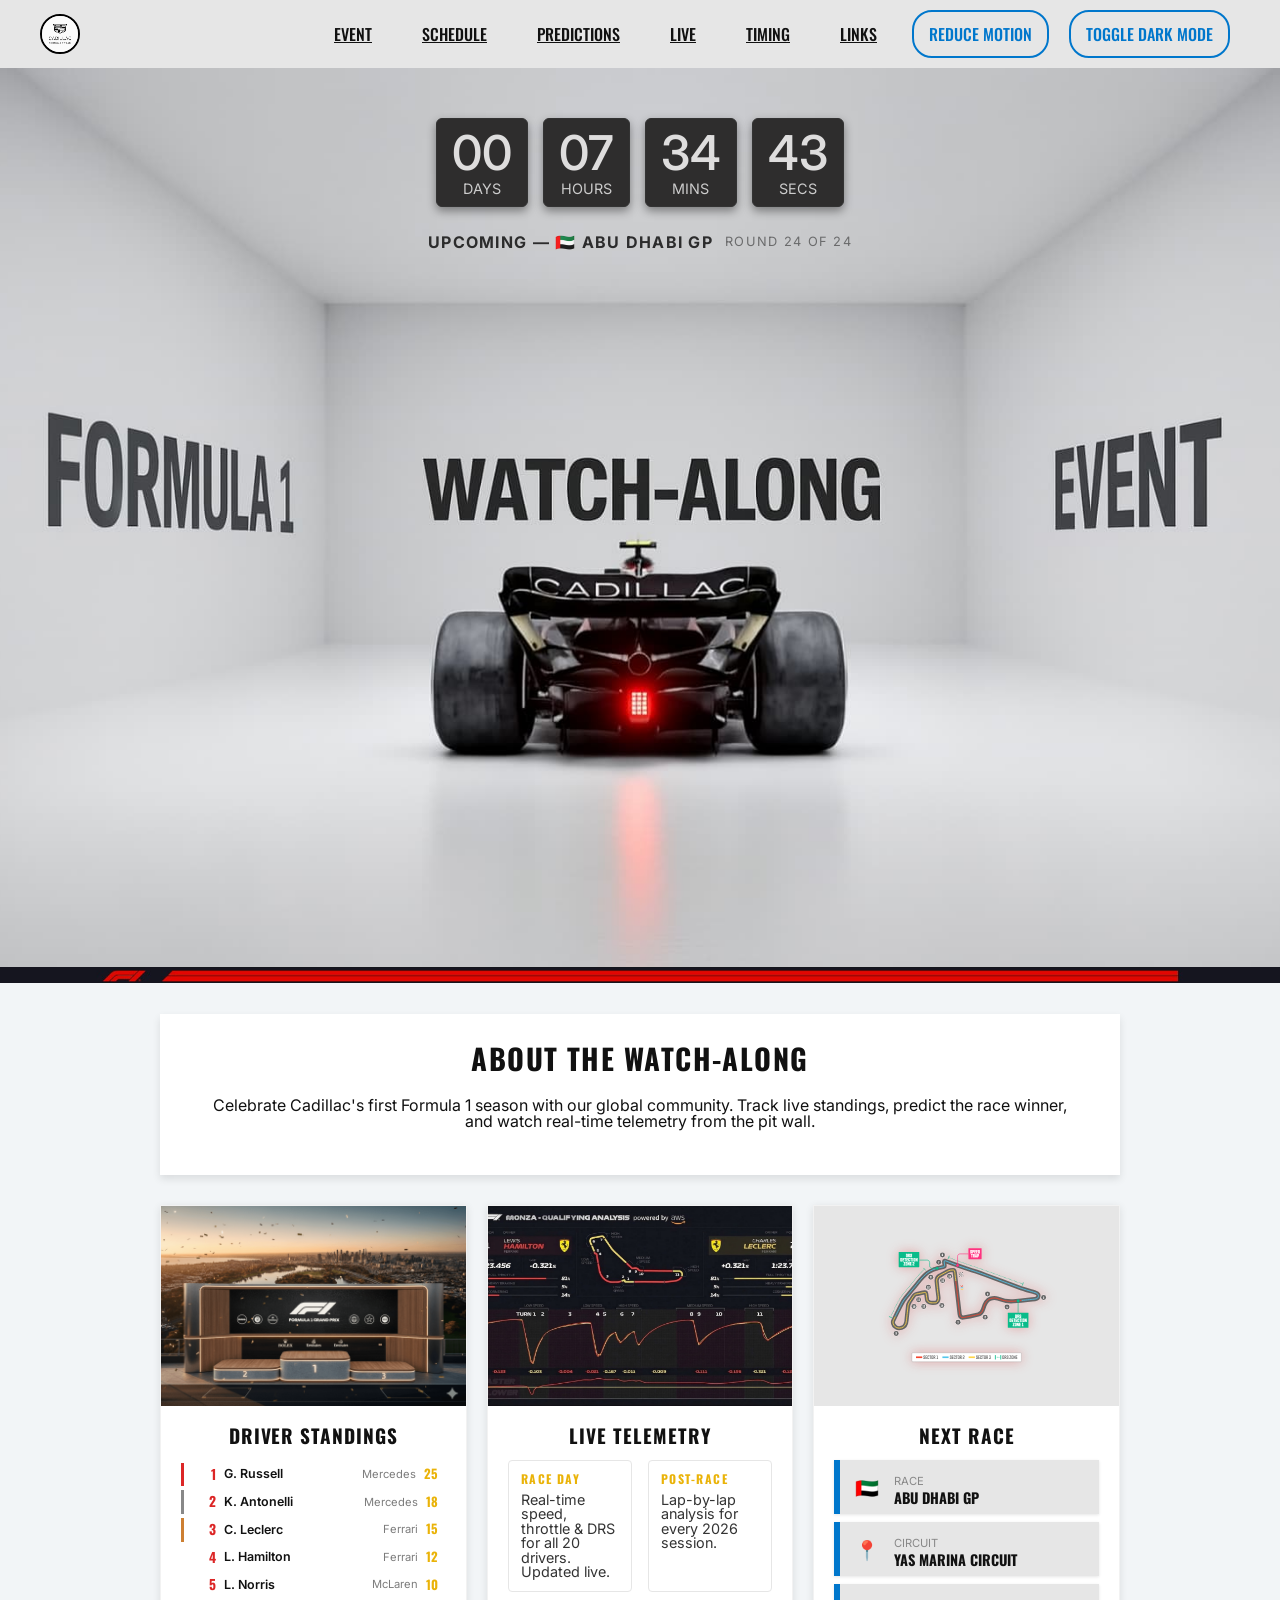
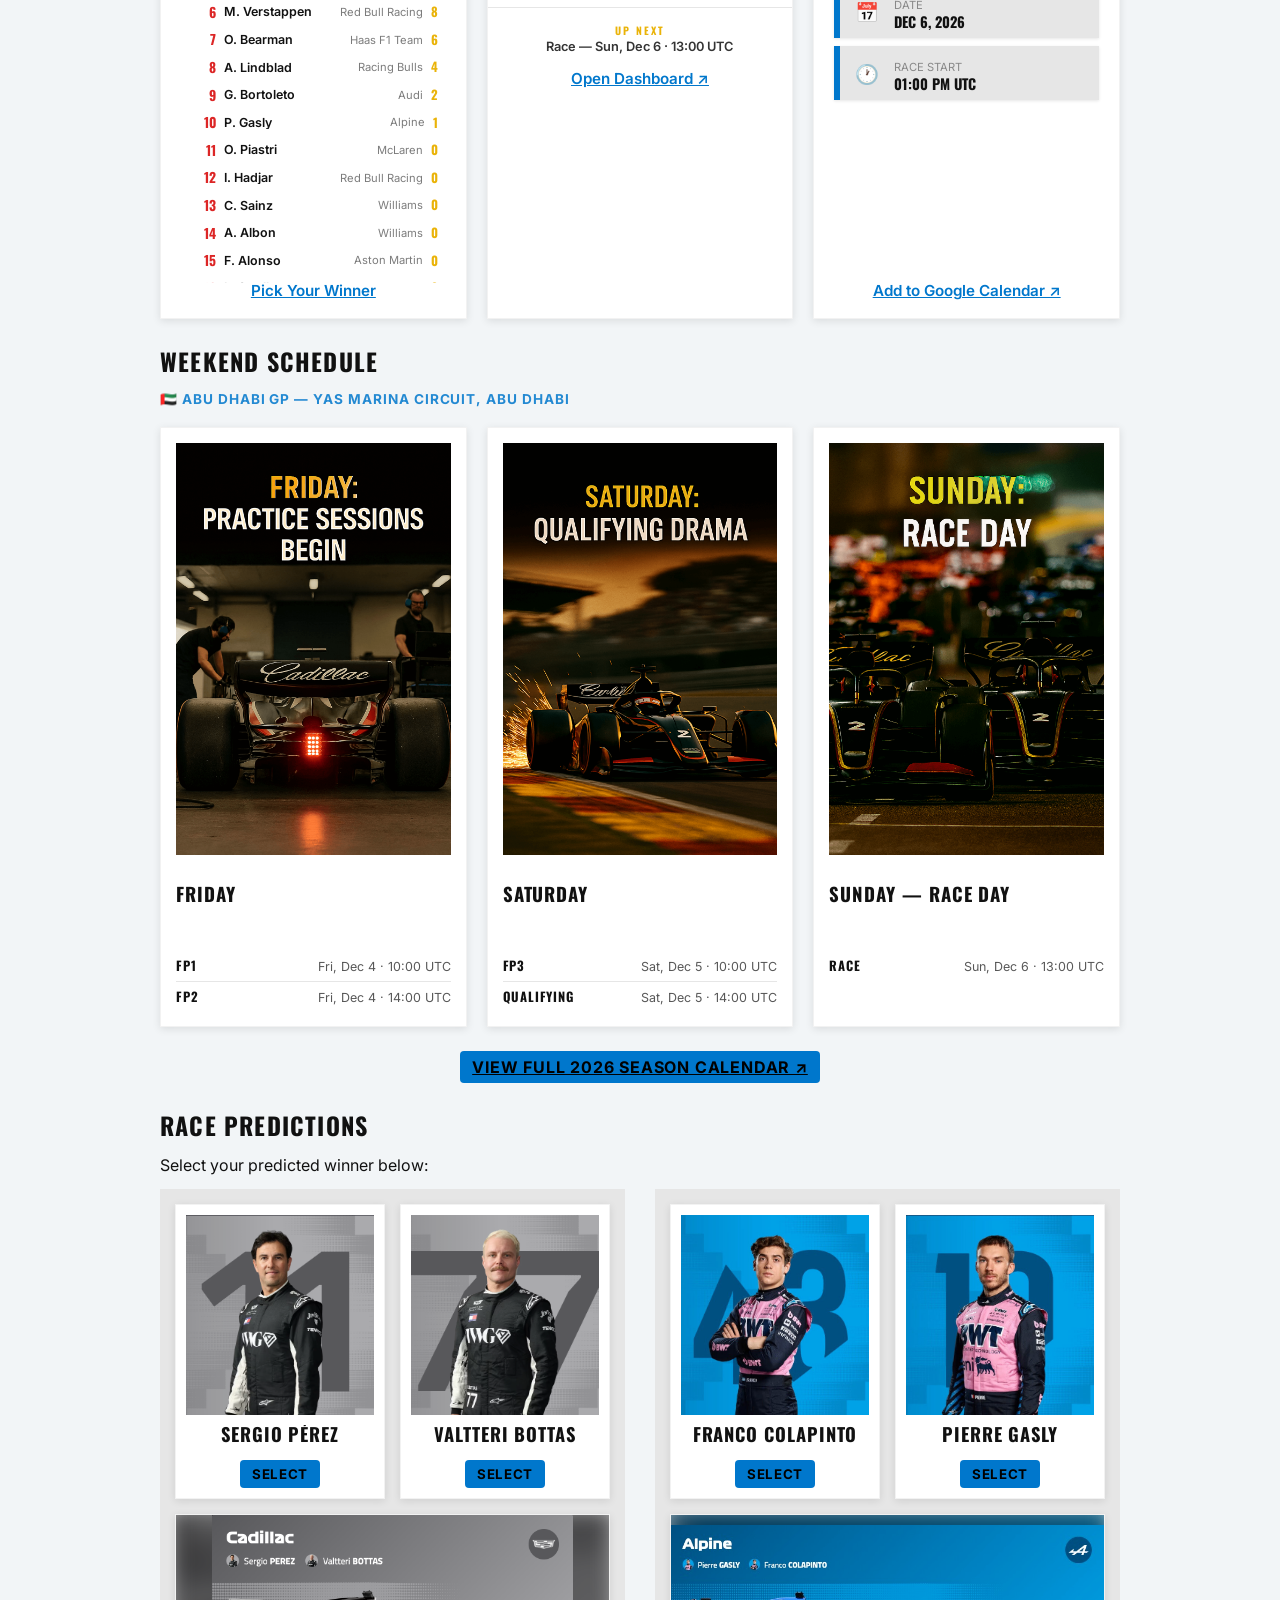
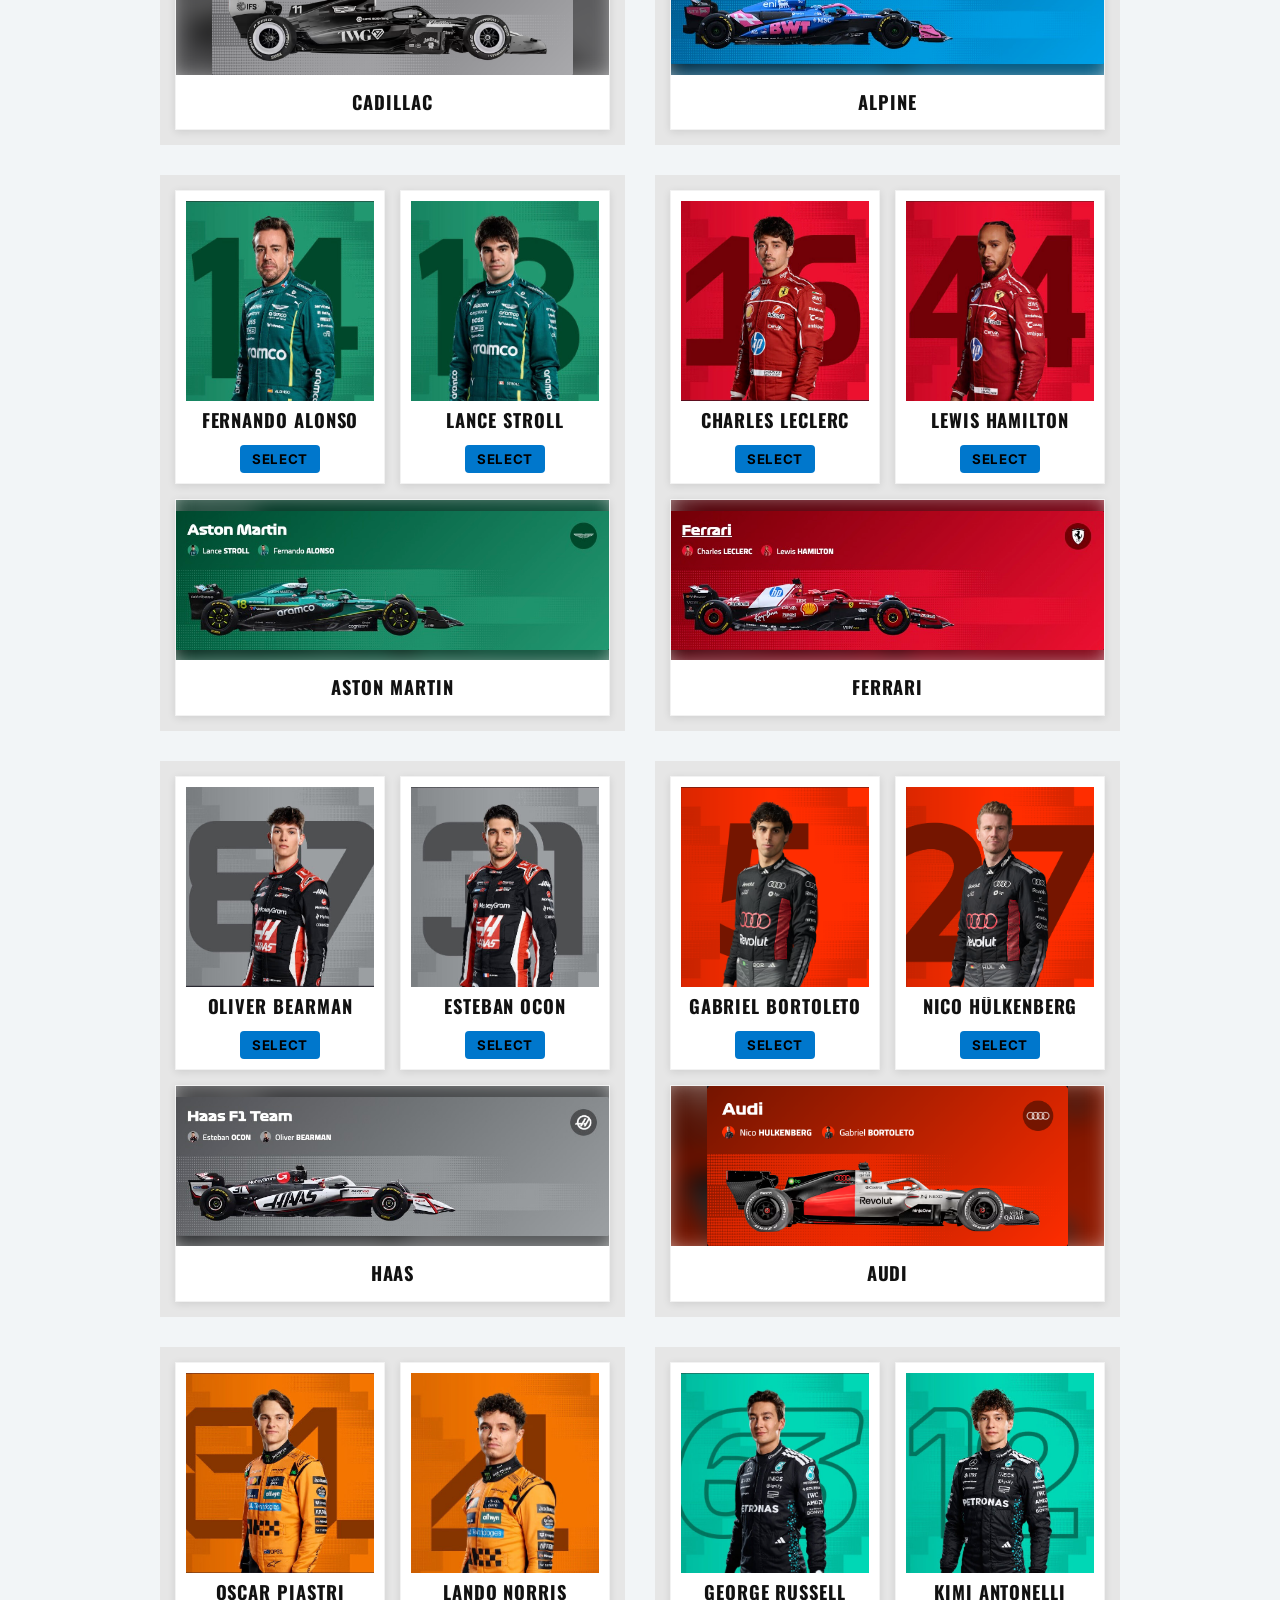
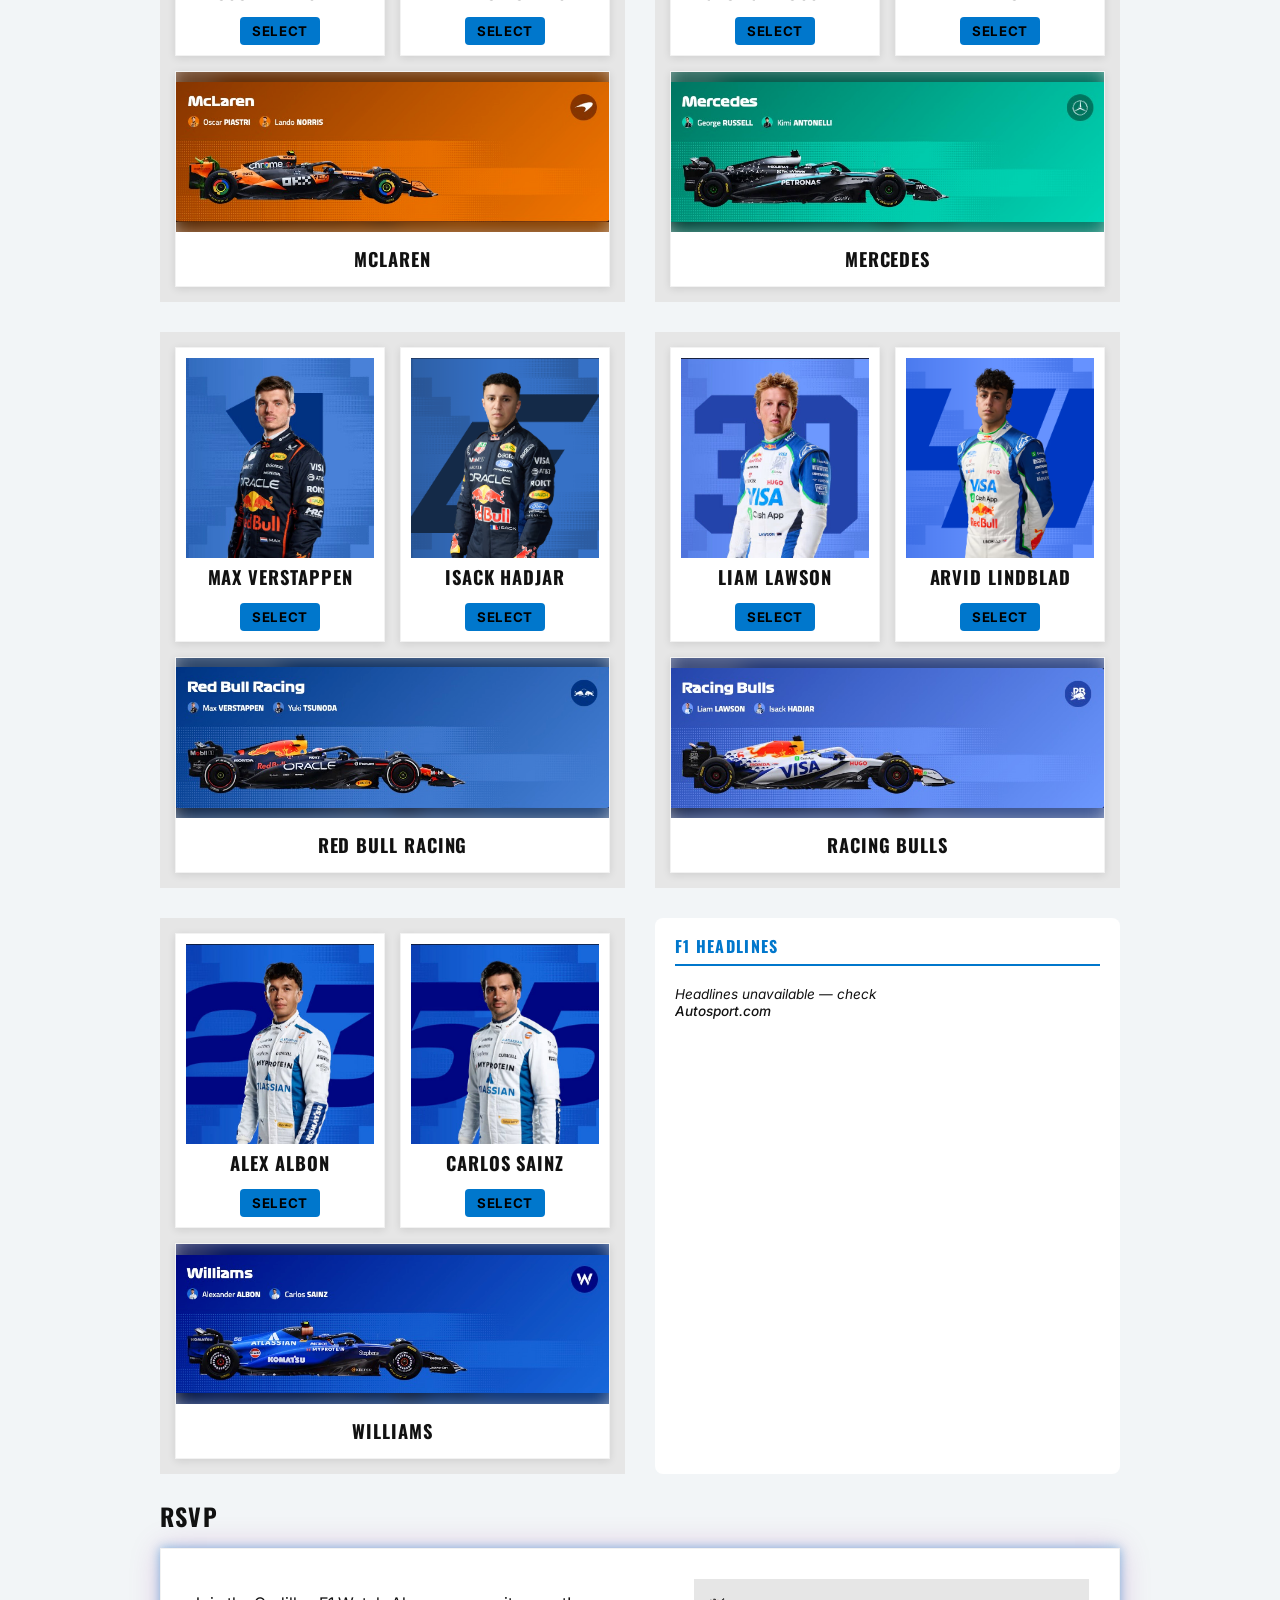
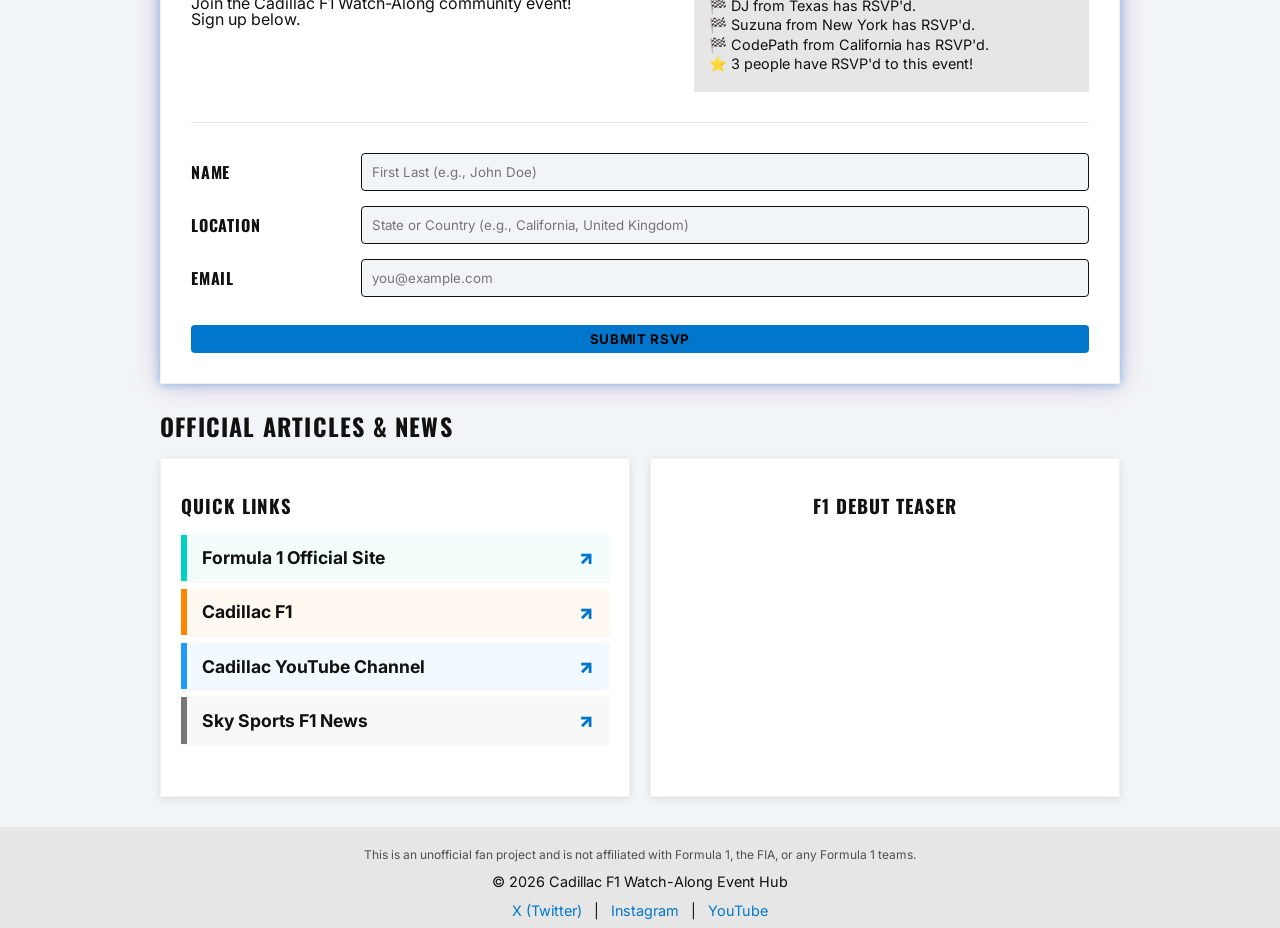
==== index.html @ 82fa8ea5 "Revert "Replace news feed block with Quick Links + video; remove standalone links section" This reve" ====
<!DOCTYPE html>
<html lang="en" id="top">

<!-- I am the bones of a website, filled with tags and text. 
I tell the browser what content to display, but I'm useless 
without the stylesheet's dress. What am I? -->

<head>
  <meta charset="UTF-8" />
  <meta name="viewport" content="width=device-width, initial-scale=1.0" />
  <title>Cadillac Formula 1® | 2026 Contender - Home</title>
  <link rel="icon" href="./img/cadillac_favicon.png" />
  
  <link rel="stylesheet" href="./reset.css" />
  <link rel="stylesheet" href="./styles.css" />
  <link href="https://fonts.googleapis.com/css2?family=Inter:wght@400;700&family=Oswald:wght@700&display=swap" rel="stylesheet">
</head>

<body>
  <header class="header-container">
    <div class="header-item">
      <img src="./img/cadillac-logo.jpg" alt="Cadillac Logo" class="brand-logo" />
    </div>

  <div class="navbar">
  <ul>
      <li><a href="#event">Event</a></li>
      <li><a href="schedule.html">Schedule</a></li>
      <li><a href="#predictions">Predictions</a></li>
      <li><a href="live.html">Live</a></li>
      <li><a href="timing.html">Timing</a></li>
      <li><a href="#links">Links</a></li>
      <li><button id="motion-button">Reduce Motion</button></li>
      <li><button id="theme-button">Toggle Dark Mode</button></li>
  </ul>
</div>

  </header>

  <section class="hero">
    <img src="./img/hero-cadillac-f1.jpg" alt="Cadillac F1 Car" class="hero-img" />
    
    <div class="hero-overlay">
      <div id="hero-countdown-display" class="hero-countdown-display">
        </div>
      </div>
  </section> <img src="./img/racing_stripe.jpg" alt="F1 Racing Stripe Divider" class="hero-divider-image" />


  <!-- ============================================================
     UPDATED EVENT SECTION
     ============================================================ -->
<section id="event" class="container event">
    <div class="intro-card">
      <h2>About the Watch-Along</h2>
      <p>
        Celebrate Cadillac's first Formula 1 season with our global community.
        Track live standings, predict the race winner, and watch real-time telemetry from the pit wall.
      </p>
    </div>

    <div class="event-grid three-column-grid">

        <!-- Card 1: Driver Standings (live from Jolpica/Ergast API) -->
        <div class="card standings-card">
            <img src="./img/podium.png" alt="F1 Podium" />
            <h3>Driver Standings</h3>
            <div id="standings-list" class="standings-list">
              <p class="standings-loading">Loading standings&hellip;</p>
            </div>
            <a href="#predictions" class="card-bottom-link">Pick Your Winner</a>
        </div>

        <!-- Card 2: Live Telemetry (replaces static fan predictions) -->
        <div class="card telemetry-card">
            <img src="./img/telemetry.jpeg" alt="F1 Live Telemetry" />
            <h3>Live Telemetry</h3>
            <div class="live-teaser-panels">
              <div class="live-panel">
                <span class="live-panel-label">Race Day</span>
                <p>Real-time speed, throttle &amp; DRS for all 20 drivers. Updated live.</p>
              </div>
              <div class="live-panel">
                <span class="live-panel-label">Post-Race</span>
                <p>Lap-by-lap analysis for every 2026 session.</p>
              </div>
            </div>
            <!-- Session strip: "UP NEXT …" at rest, pulsing LIVE during sessions -->
            <div id="telemetry-session-strip" class="telemetry-session-strip" aria-live="polite"></div>
            <a href="live.html" class="card-bottom-link">Open Dashboard &#x2197;</a>
        </div>

        <!-- Card 3: Next Race calendar (dynamic) -->
        <div class="card calendar-card">
            <div class="circuit-spinner-wrap">
              <img id="calendar-circuit-svg" src="./img/circuits/australia.svg" alt="Circuit layout" class="circuit-spinner" title="Hover to pause" />
            </div>
            <h3>Next Race</h3>
            <div id="calendar-race-info" class="card-content-list">
              <p class="standings-loading">Loading&hellip;</p>
            </div>
            <a id="calendar-gcal-link" href="#" target="_blank" rel="noopener noreferrer" class="card-bottom-link">Add to Google Calendar &#x2197;</a>
        </div>

    </div>
</section>

  <section id="schedule" class="container schedule">
    <h2>Weekend Schedule</h2>
    <p id="schedule-race-subtitle" class="schedule-race-subtitle">Loading schedule&hellip;</p>

    <div class="schedule-grid">
      <div class="schedule-card">
        <img src="./img/f1-practice.png" alt="Practice Session" />
        <h3 id="schedule-title-friday">Friday</h3>
        <div id="schedule-sessions-friday" class="schedule-sessions"></div>
      </div>
      <div class="schedule-card">
        <img src="./img/f1-qualifying.png" alt="Qualifying" />
        <h3 id="schedule-title-saturday">Saturday</h3>
        <div id="schedule-sessions-saturday" class="schedule-sessions"></div>
      </div>
      <div class="schedule-card">
        <img src="./img/f1-race.png" alt="Race Day" />
        <h3 id="schedule-title-sunday">Sunday</h3>
        <div id="schedule-sessions-sunday" class="schedule-sessions"></div>
      </div>
    </div>
    <div class="section-footer-link">
      <a href="schedule.html" class="select-btn">View Full 2026 Season Calendar &#x2197;</a>
    </div>
  </section>

  <section id="predictions" class="container">
  <h2>Race Predictions</h2>
  <p>Select your predicted winner below:</p>

  <div class="driver-grid">
    
    <div class="team-block">
        <div class="driver-pair">
            <div class="driver-card">
                <img src="./img/sergio-perez.png" alt="Sergio Pérez (Cadillac)">
              <h4>Sergio Pérez</h4>
              <button class="select-btn">Select</button>
            </div>
            <div class="driver-card" id="valtteri-bottas">
                <img src="./img/bottas.png" alt="Valtteri Bottas (Cadillac)">
              <h4>Valtteri Bottas</h4>
              <button class="select-btn">Select</button>
            </div>
        </div>
        <div class="car-row">
            <div class="car-card">
                <img src="./img/cadillac_racing_new.png" alt="Cadillac F1 Car">
                <h4>Cadillac</h4>
            </div>
        </div>
    </div>

    <div class="team-block">
        <div class="driver-pair">
            <div class="driver-card">
              <img src="./img/colapinto.jpeg" alt="Franco Colapinto (Alpine)">
              <h4>Franco Colapinto</h4>
              <button class="select-btn">Select</button>
            </div>
            <div class="driver-card">
              <img src="./img/gasly.jpeg" alt="Pierre Gasly (Alpine)">
              <h4>Pierre Gasly</h4>
              <button class="select-btn">Select</button>
            </div>
        </div>
        <div class="car-row">
            <div class="car-card">
                <img src="./img/alpine.jpeg" alt="Alpine F1 Car">
                <h4>Alpine</h4>
            </div>
        </div>
    </div>

    <div class="team-block">
        <div class="driver-pair">
            <div class="driver-card">
              <img src="./img/alonzo.jpeg" alt="Fernando Alonso (Aston Martin)">
              <h4>Fernando Alonso</h4>
              <button class="select-btn">Select</button>
            </div>
            <div class="driver-card">
              <img src="./img/stroll.jpeg" alt="Lance Stroll (Aston Martin)">
              <h4>Lance Stroll</h4>
              <button class="select-btn">Select</button>
            </div>
        </div>
        <div class="car-row">
            <div class="car-card">
                <img src="./img/aston_martin.jpeg" alt="Aston Martin F1 Car">
                <h4>Aston Martin</h4>
            </div>
        </div>
    </div>

    <div class="team-block">
        <div class="driver-pair">
            <div class="driver-card">
              <img src="./img/leclerc.jpeg" alt="Charles Leclerc (Ferrari)">
              <h4>Charles Leclerc</h4>
              <button class="select-btn">Select</button>
            </div>
            <div class="driver-card">
              <img src="./img/hamilton.jpeg" alt="Lewis Hamilton (Ferrari)">
              <h4>Lewis Hamilton</h4>
              <button class="select-btn">Select</button>
            </div>
        </div>
        <div class="car-row">
            <div class="car-card">
                <img src="./img/ferrari.jpeg" alt="Ferrari F1 Car">
                <h4>Ferrari</h4>
            </div>
        </div>
    </div>

    <div class="team-block">
        <div class="driver-pair">
            <div class="driver-card">
              <img src="./img/bearman.jpeg" alt="Oliver Bearman (Haas)">
              <h4>Oliver Bearman</h4>
              <button class="select-btn">Select</button>
            </div>
            <div class="driver-card">
              <img src="./img/ocon.jpeg" alt="Esteban Ocon (Haas)">
              <h4>Esteban Ocon</h4>
              <button class="select-btn">Select</button>
            </div>
        </div>
        <div class="car-row">
            <div class="car-card">
                <img src="./img/haas.jpeg" alt="Haas F1 Car">
                <h4>Haas</h4>
            </div>
        </div>
    </div>

    <div class="team-block">
        <div class="driver-pair">
            <div class="driver-card">
              <img src="./img/bortoleto.png" alt="Gabriel Bortoleto (Audi)">
              <h4>Gabriel Bortoleto</h4>
              <button class="select-btn">Select</button>
            </div>
            <div class="driver-card">
              <img src="./img/hulkenberg.png" alt="Nico Hülkenberg (Audi)">
              <h4>Nico Hülkenberg</h4>
              <button class="select-btn">Select</button>
            </div>
        </div>
        <div class="car-row">
            <div class="car-card">
                <img src="./img/audi.png" alt="Audi F1 Car">
                <h4>Audi</h4>
            </div>
        </div>
    </div>

    <div class="team-block">
        <div class="driver-pair">
            <div class="driver-card">
              <img src="./img/piastri.jpeg" alt="Oscar Piastri (McLaren)">
              <h4>Oscar Piastri</h4>
              <button class="select-btn">Select</button>
            </div>
            <div class="driver-card" id="lando-norris">
              <img src="./img/norris.jpeg" alt="Lando Norris (McLaren)">
              <h4>Lando Norris</h4>
              <button class="select-btn">Select</button>
            </div>
        </div>
        <div class="car-row">
            <div class="car-card">
                <img src="./img/mclaren.jpeg" alt="McLaren F1 Car">
                <h4>McLaren</h4>
            </div>
        </div>
    </div>

    <div class="team-block">
        <div class="driver-pair">
            <div class="driver-card">
              <img src="./img/russel.jpeg" alt="George Russell (Mercedes)">
              <h4>George Russell</h4>
              <button class="select-btn">Select</button>
            </div>
            <div class="driver-card">
              <img src="./img/antonelli.jpeg" alt="Andrea Kimi Antonelli (Mercedes)">
              <h4>Kimi Antonelli</h4>
              <button class="select-btn">Select</button>
            </div>
        </div>
        <div class="car-row">
            <div class="car-card">
                <img src="./img/mercedes.jpeg" alt="Mercedes F1 Car">
                <h4>Mercedes</h4>
            </div>
        </div>
    </div>

    <div class="team-block">
        <div class="driver-pair">
            <div class="driver-card" id="max-verstappen">
              <img src="./img/verstappen.jpeg" alt="Max Verstappen (Red Bull Racing)">
              <h4>Max Verstappen</h4>
              <button class="select-btn">Select</button>
            </div>
            <div class="driver-card">
              <img src="./img/hadjar.png" alt="Isack Hadjar (Red Bull Racing)">
              <h4>Isack Hadjar</h4>
              <button class="select-btn">Select</button>
            </div>
        </div>
        <div class="car-row">
            <div class="car-card">
                <img src="./img/red_bull_racing.jpeg" alt="Red Bull Racing Car">
                <h4>Red Bull Racing</h4>
            </div>
        </div>
    </div>

    <div class="team-block">
        <div class="driver-pair">
            <div class="driver-card">
              <img src="./img/lawson.jpeg" alt="Liam Lawson (Racing Bulls)">
              <h4>Liam Lawson</h4>
              <button class="select-btn">Select</button>
            </div>
            <div class="driver-card">
              <img src="./img/lindblad.png" alt="Arvid Lindblad (Racing Bulls)">
              <h4>Arvid Lindblad</h4>
              <button class="select-btn">Select</button>
            </div>
        </div>
        <div class="car-row">
            <div class="car-card">
                <img src="./img/racing_bulls.jpeg" alt="Racing Bulls Car">
                <h4>Racing Bulls</h4>
            </div>
        </div>
    </div>

    <div class="team-block">
        <div class="driver-pair">
            <div class="driver-card">
              <img src="./img/albon.jpeg" alt="Alex Albon (Williams)">
              <h4>Alex Albon</h4>
              <button class="select-btn">Select</button>
            </div>
            <div class="driver-card">
              <img src="./img/sainz.jpeg" alt="Carlos Sainz (Williams)">
              <h4>Carlos Sainz</h4>
              <button class="select-btn">Select</button>
            </div>
        </div>
        <div class="car-row">
            <div class="car-card">
                <img src="./img/williams.jpeg" alt="Williams F1 Car">
                <h4>Williams</h4>
            </div>
        </div>
    </div>

    <!-- F1 News Feed — fills the empty 12th slot -->
    <div class="team-block news-feed-block">
      <h3 class="news-feed-title">F1 Headlines</h3>
      <ul id="f1-news-list" class="news-feed-list">
        <li class="news-feed-loading">Loading headlines…</li>
      </ul>
    </div>

  </div>
</section>

<section id="rsvp" class="container">
    <h2>RSVP</h2>
    
    <div class="rsvp-main-card">
        <div class="rsvp-container">
            <div class="rsvp-para">
                <p>Join the Cadillac F1 Watch-Along community event! <br> Sign up below.</p>
            </div>

            <div class="rsvp-participants" id="rsvp-list">
                <p>🏁 DJ from Texas has RSVP'd.</p>
                <p>🏁 Suzuna from New York has RSVP'd.</p>
                <p>🏁 CodePath from California has RSVP'd.</p>
                <p id="rsvp-count">⭐ 3 people have RSVP'd to this event!</p>
            </div>
        </div>

        <div class="form-container">
            <form id="rsvp-form" title="rsvp-form">
              <label for="name">Name</label>
              <input id="name" type="text" placeholder="First Last (e.g., John Doe)" />
    
              <label for="state">Location</label>
              <input id="state" type="text" placeholder="State or Country (e.g., California, United Kingdom)" />
    
              <label for="email">Email</label>
              <input id="email" type="email" placeholder="you@example.com" />
            </form>

            <button id="rsvp-button" class="select-btn">Submit RSVP</button>
        </div>
    </div>
</section>

  <section id="links" class="container">
    <h2>Official Articles & News</h2>

    <div class="links-grid">
      
      <div class="card link-list-card">
        <h3>Quick Links</h3>
        <div class="link-item-container">
            
            <div class="link-item-card f1-color-1">
                <a href="https://www.formula1.com/" target="_blank" rel="noopener noreferrer">
                    Formula 1 Official Site <span>&#x2197;</span>
                </a>
            </div>
            
            <div class="link-item-card f1-color-2">
                <a href="https://www.cadillac.com/racing/f1" target="_blank" rel="noopener noreferrer">
                    Cadillac F1 <span>&#x2197;</span>
                </a>
            </div>
            
            <div class="link-item-card f1-color-3">
                <a href="https://www.youtube.com/@Cadillac" target="_blank" rel="noopener noreferrer">
                    Cadillac YouTube Channel <span>&#x2197;</span>
                </a>
            </div>

            <div class="link-item-card f1-color-4">
                <a href="https://www.skysports.com/f1" target="_blank" rel="noopener noreferrer">
                    Sky Sports F1 News <span>&#x2197;</span>
                </a>
            </div>
            
        </div>
    </div>

      <div class="card video-card">
        <h3>F1 Debut Teaser</h3>
        <div class="video-wrapper">
          <iframe
            src="https://www.youtube.com/embed/uKRjMLJ8Y7o"
            title="Cadillac F1 Teaser"
            frameborder="0"
            allowfullscreen>
          </iframe>
        </div>
      </div>
      
    </div>
</section>

<!-- =========================
     TWO-STAGE SUCCESS MODAL
     Inserted before footer (stage1: GIF fullscreen, stage2: split message)
     ========================= -->
<!-- Stage 1: fullscreen GIF overlay (no text) -->
<div id="success-modal-stage1" class="modal-stage stage1" aria-hidden="true" role="dialog" aria-label="Watch-along countdown">
  <div class="stage1-inner" tabindex="-1">
    <!-- Add data-duration (ms) on this img if you want precise timing, e.g. data-duration="3500" -->
    <img id="modal-stage1-img" src="./img/f1_red_light.gif" alt="F1 red light countdown" data-duration="5000" />
  </div>
</div>

<!-- Stage 2: split-screen modal (text left, static image right) -->
<div id="success-modal-stage2" class="modal-stage stage2" aria-hidden="true" role="dialog" aria-labelledby="modal-stage2-text">
  <div class="stage2-panel" role="document">
    <button id="modal-close-btn" class="modal-close" aria-label="Close">×</button>
    <div class="stage2-left">
      <p id="modal-stage2-text" class="modal-title">Thanks for RSVPing, Name!</p>
      <p id="modal-stage2-sub" class="modal-sub">Lights out and away we go! You’re on the list — we’ll see you at the watch-along.</p>
    </div>
    <div class="stage2-right">
      <img id="modal-stage2-img" src="./img/cadillac_modal.jpg" alt="Cadillac Racing Car (static)" />
    </div>
  </div>
</div>



    <footer class="footer">
      <p class="disclaimer">
        This is an unofficial fan project and is not affiliated with Formula 1, 
        the FIA, or any Formula 1 teams.
      </p>
    <p>© 2026 Cadillac F1 Watch-Along Event Hub</p>
    <div class="social-links">
      <a href="https://x.com/Cadillac" target="_blank" rel="noopener noreferrer">X (Twitter)</a>
      |
      <a href="https://instagram.com/Cadillac" target="_blank" rel="noopener noreferrer">Instagram</a>
      |
      <a href="https://www.youtube.com/@Cadillac" target="_blank" rel="noopener noreferrer">YouTube</a>
    </div>
  </footer>
  <a id="back-to-top" class="back-to-top" href="#top">
    &#x25B2; 
  </a>
  <script src="index.js"></script>

<!-- 
  🧠 RIDDLE:
  I am not the fastest, but I finish.
  I am not the loudest, but I’m heard.
  I am not the flashiest, but I endure.
  What am I?

  Answer: The code beneath the surface.

  “Slow and steady wins the race.” — Aesop
  Built by Shawn Blackman · 
  https://www.linkedin.com/in/shawn-blackman-gis?
-->
</body>
</html>
---- styles.css ----
* {
  box-sizing: border-box;
}


/* Why did the CSS developer quit their job?
They couldn't handle the cascading effects of too much specificity! */

html, body {
  margin: 0; 
  padding: 0;
}
/* ============================================================
   COLOR VARIABLES (Light Mode Default + Dark Mode Toggle)
   ============================================================ */
:root {
  /* CSS Variables are a best practice for managing themes! */
  --bg: #f2f5f7;
  --text: #111111;
  --accent: #0077cc;
  --header-footer-bg: #e6e6e6;
  --card-bg: #ffffff;

  /* Cadillac V-Series brand tokens (BrandingConfig in mission_interfaces.ts) */
  --color-v-red:    #dc2626;
  --color-v-yellow: #eab308;
  --color-obsidian: #000000;
  --color-silver:   #C0C0C0;
  --color-v-blue:   #2563eb;
}

/* The JavaScript adds the 'dark-mode' class to the <body>, which triggers ALL these color changes automatically. */

body.dark-mode {
  --bg: #0e111b;
  --text: #d4d8e3;
  --accent: #c9b037;  /* A gold/yellow accent in dark mode */
  --header-footer-bg: #111522;
  --card-bg: #1b1f2c;
}

body.dark-mode .intro-card {
  /* An even darker shade for key cards to make them stand out slightly against the main background. */
    background: #0d0d0f; 
    box-shadow: 0 4px 10px rgba(255, 255, 255, 0.05);
}

/* ============================================================
   GLOBAL STYLES (UPDATED FOR MODERN TYPOGRAPHY)
   ============================================================ */
html {
    height: 100%;
    scroll-behavior: smooth; 
}

/* ============================================================
   GLOBAL VISITED LINK STYLE
   ============================================================ */
a:visited {
    color: #999999; 
}

body {
  margin: 0;
  background: var(--bg);
  color: var(--text);
  font-family: 'Inter', Arial, Helvetica, sans-serif;
  transition: background 0.4s ease, color 0.4s ease;
  overflow-x: hidden;
}

h1, h2, h3 {
    font-family: 'Oswald', sans-serif;
    font-weight: 700;
    text-transform: uppercase;
    letter-spacing: 0.05em; 
}

h4, h5, h6, p, li, span, a, button {
  color: var(--text);
  transition: color 0.3s ease;
  font-family: 'Inter', Arial, Helvetica, sans-serif;
}

.header-container h1,
.header-container a,
.header-container button {
  color: var(--text);
}

.footer p,
.footer a {
  color: var(--text);
}

.footer .social-links a {
  color: var(--accent);
}

.footer {
  background: var(--header-footer-bg);
  color: var(--text);
  text-align: center;
  padding: 10px;
  width: 100%;
  font-size: 0.9rem;
  transition: background 0.4s ease, color 0.4s ease;
  margin-top: 0; 
}

/* ============================================================
   HEADER (Flexbox)
   ============================================================ */
.header-container {
  display: flex;
  justify-content: space-between;
  align-items: center;
  background: var(--header-footer-bg);
  color: var(--text);
  padding: 10px 40px;
  flex-wrap: wrap;
  transition: background 0.4s ease, color 0.4s ease;
}

.header-item:nth-of-type(1) { text-align: left; }
.header-item:nth-of-type(2) { text-align: right; }

.brand-logo {
  width: 40px;
  height: 40px;
  margin-right: 10px;
  vertical-align: middle;
  border-radius: 50%;
  border-color: black;
  border-width: 2px;
  border-style: solid;
}

/* ============================================================
   THEME TOGGLE BUTTON
   ============================================================ */
#theme-button, #motion-button {
  background: transparent;
  color: var(--accent);
  border: 2px solid var(--accent);
  border-radius: 20px;
  font-size: 1rem;
  padding: 6px 14px;
  cursor: pointer;
  font-weight: 600;
  transition: all 0.3s ease;
}

#theme-button:hover,
#theme-button:focus,
#motion-button:hover,
#motion-button:focus {
  background: var(--accent);
  color: var(--bg);
  text-decoration: underline dotted;
  box-shadow: 0 0 6px var(--accent);
}

/* ============================================================
   NAVBAR
   ============================================================ */

.navbar ul {
    list-style: none;
    padding: 0;
    margin: 0;
    display: flex; 
    align-items: center;
}

.navbar ul li {
  margin: 0 10px;
}

.navbar ul li a, #theme-button, #motion-button {
    font-family: 'Oswald', sans-serif; 
    font-weight: 500; 
    text-transform: uppercase;
    font-size: 1rem;
    padding: 10px 15px; 
    border-radius: 20px;
}

/* Commented out for now. Not 100% sold on it! */
/* .navbar ul li a:hover {
  background: var(--accent);
  color: #000 !important;
} */

.navbar ul li a:visited {
  color: var(--text) !important;
}

/* ============================================================
   HERO
   ============================================================ */
.hero {
  position: relative;
  text-align: center;
  height: 100vh;
  overflow: hidden;
}

/* ============================================================
   HERO DIVIDER IMAGE
   ============================================================ */
.hero-divider-image {
    width: 100%; 
    display: block;
    margin: 0 auto;
    height: 16px; 
    object-fit: cover;
    transform: translateY(-1px); 
    z-index: 10;
}

.hero-img {
  width: 100%;
  height: 100%;
  object-fit: cover;
}

/* ============================================================
   HERO OVERLAY + FLIP CLOCK STYLES
   ============================================================ */
.hero-overlay {
  position: absolute;
  inset: 0;
  display: flex;
  flex-direction: column;
  justify-content: flex-start; 
  align-items: center;     
  padding-top: 50px; 
}

.hero-overlay h2,
.hero-overlay p {
  color: #ffffff;
  z-index: 10;
  text-shadow: 1px 1px 4px rgba(0,0,0,0.8); 
}

.hero-countdown-display {
    text-align: center;
    margin-bottom: 30px;
    font-family: 'Oswald', sans-serif;
    text-transform: uppercase;
    display: flex;
    flex-wrap: wrap;
    gap: 15px;
    align-items: flex-end;
    justify-content: center;
}

.hero-countdown-segment {
    background-color: #2e2d2d; 
    padding: 10px 15px; 
    border-radius: 6px;
    border: 1px solid #333;
    box-shadow: 0 4px 10px rgba(0, 0, 0, 0.4);
    display: flex;
    flex-direction: column;
    align-items: center;
}

.hero-countdown-value {
    font-size: 3rem; 
    font-weight: 550;
    line-height: 1;
    color: #dedddd;
}

.hero-countdown-label {
    font-size: 0.9rem;
    font-weight: 400;
    margin-top: 5px;
    color: #cccccc;
}

@media (max-width: 600px) {
    .hero-countdown-segment {
        padding: 10px 15px;
        gap: 0;
    }
    .hero-countdown-value {
        font-size: 2.5rem; 
    }
    .hero-countdown-label {
        font-size: 0.65rem;
    }
}

.hero-overlay h2,
.hero-overlay p {
  color: #ffffff;
}

/* ============================================================
   INTRO CARD (Modern Floating Block)
   ============================================================ */
   
.intro-card {
  background: var(--card-bg);
  padding: 30px 40px;
  border-radius: 0; 
  text-align: center;
  
  position: relative;
  z-index: 50;
  
  margin-top: 30px;
  margin-bottom: 30px;
  
  box-shadow: 0 4px 8px rgba(0, 0, 0, 0.1); 
}

.intro-card h2 {
    font-size: 1.8rem;
    margin-top: 0; 
}

/* ============================================================
   CARDS + GRID ELEMENTS
   ============================================================ */
.container { 
  max-width: 1000px; 
  margin: 30px auto;
  padding: 0 20px; 
}

.event-grid, .schedule-grid { 
  display: flex; 
  gap: 20px; 
  flex-wrap: wrap; 
}

.card, .schedule-card {
  background: var(--card-bg);
  padding: 15px;
  border-radius: 0;
  flex: 1;
  box-shadow: 0 2px 8px rgba(0, 0, 0, 0.1);
  border: 1px solid rgba(0, 0, 0, 0.05);
  transition: all 0.3s ease; 
}

.card:hover, .schedule-card:hover {
    transform: translateY(-3px); 
    box-shadow: 0 6px 15px rgba(0, 0, 0, 0.15);
}

body.dark-mode .card,
body.dark-mode .schedule-card {
  box-shadow: 0 2px 8px rgba(0, 0, 0, 0.3);
  border: 1px solid rgba(255, 255, 255, 0.1);
}

.card img, .schedule-card img {
  width: 100%;
  border-radius: 0;
  margin-bottom: 10px;
}

.ghost-btn {
  background: transparent;
  border: 1px solid var(--accent);
  color: var(--accent);
  padding: 5px 10px;
  border-radius: 4px;
  cursor: pointer;
  transition: background 0.3s ease, color 0.3s ease;
}

.ghost-btn:hover { 
  background: var(--accent); 
  color: #000; 
}

/* ============================================================
   CARD CONTENT FIXES (Global, Fan Chat, Schedule)
   ============================================================ */
.card ul {
    list-style-position: inside;
    margin: 5px 0 10px 0; 
}

.schedule-card h3 {
  min-height: 3em; /* Ensures all h3s take up the same vertical space */
}

.schedule-race-subtitle {
  font-family: 'Inter', sans-serif;
  font-size: 0.85rem;
  font-weight: 700;
  text-transform: uppercase;
  letter-spacing: 0.07em;
  color: var(--accent);
  margin-bottom: 1.25rem;
  opacity: 0.85;
}

.schedule-sessions {
  display: flex;
  flex-direction: column;
  gap: 0.55rem;
  margin-top: 0.25rem;
}

.schedule-session-row {
  display: flex;
  justify-content: space-between;
  align-items: baseline;
  gap: 0.5rem;
  padding-bottom: 0.45rem;
  border-bottom: 1px solid var(--header-footer-bg);
}

.schedule-session-row:last-child {
  border-bottom: none;
}

.schedule-session-label {
  font-family: 'Oswald', sans-serif;
  font-size: 0.8rem;
  font-weight: 700;
  text-transform: uppercase;
  letter-spacing: 0.06em;
  color: var(--text);
  white-space: nowrap;
}

.schedule-session-time {
  font-family: 'Inter', sans-serif;
  font-size: 0.78rem;
  color: var(--text);
  opacity: 0.7;
  text-align: right;
}

/* ============================================================
   FAN CHAT CARD (Left Card) FIXES
   ============================================================ */
.event-grid .card:first-child {
    padding: 0; 
}

.event-grid .card:first-child img {
    border-radius: 0; 
    margin-bottom: 0; 
}

.event-grid .card:first-child h3,
.event-grid .card:first-child ul {
    padding: 0 15px; 
}
.event-grid .card:first-child h3 {
    padding-top: 20px;
    padding-bottom: 18px; 
}
.event-grid .card:first-child ul {
    padding-bottom: 15px; 
}

.event-grid .card:first-child li {
    list-style: none;
    position: relative;
    padding: 8px 15px 8px 30px;
    margin-bottom: 8px;
    background: var(--header-footer-bg);
    border: 1px solid rgba(0, 0, 0, 0.1);
    
    transition: all 0.2s ease;
}

.event-grid .card:first-child li:hover {
    border-color: var(--accent);
}

.event-grid .card:first-child li::before {
    content: "🏁";
    position: absolute;
    left: 8px;
    font-size: 1.1rem;
    color: var(--accent);
}

/* ============================================================
  I am not the fastest, but I finish.
  I am not the loudest, but I'm heard.
  I am not the flashiest, but I endure.
  What am I?
   ============================================================ */

/* TOP FAN PREDICTIONS STYLES */
.prediction-top-img {
    width: 100%;
    border-radius: 0; 
    margin-bottom: 10px;
}

.prediction-item-card {
    display: flex; 
    align-items: center;
    gap: 15px;
    background: var(--header-footer-bg); 
    padding: 10px 15px;
    margin-bottom: 10px;
    border-radius: 0; 
    box-shadow: 0 1px 3px rgba(0, 0, 0, 0.05);
    border-left: 6px solid transparent; 
    transition: all 0.2s ease;
}

.prediction-driver-img {
    width: 60px; 
    height: 60px;
    border-radius: 50%;
    object-fit: cover;
    flex-shrink: 0; 
    border: 2px solid var(--card-bg); 
}

.prediction-result {
    margin: 2px 0 0 0;
    font-size: 1.1rem;
    font-family: 'Oswald', sans-serif;
    font-weight: 700;
    text-transform: uppercase;
    line-height: 1.2;
}

.prediction-team {
    margin: 0;
    font-size: 0.9rem;
    font-weight: 500;
    color: var(--accent);
}

.prediction-item-card.winner { 
    border-color: #0000FF;
    background: rgba(0, 0, 255, 0.05); 
}
.prediction-item-card.cadillac-high { 
    border-color: #E60026;
    background: rgba(230, 0, 38, 0.05); 
}
.prediction-item-card.underdog { 
    border-color: #FF8700;
    background: rgba(255, 135, 0, 0.05); 
}

/* ============================================================
   CALENDAR CARD: Image & Clickable Content
   ============================================================ */
.calendar-link-wrapper {
    text-decoration: none; 
    color: inherit; 
    display: block;
    transition: all 0.2s ease;
}

.standings-card,
.telemetry-card,
.calendar-card {
    padding: 0;
}

/* Rotating circuit layout spinner */
.circuit-spinner-wrap {
  display: flex;
  align-items: center;
  justify-content: center;
  height: 200px;
  background: var(--header-footer-bg);
  overflow: hidden;
}

.circuit-spinner {
  width: 130px;
  height: 130px;
  object-fit: contain;
  animation: circuit-spin 28s linear infinite;
  filter: drop-shadow(0 0 6px rgba(220, 38, 38, 0.35));
}

.circuit-spinner:hover {
  animation-play-state: paused;
  cursor: pointer;
}

@keyframes circuit-spin {
  from { transform: rotate(0deg); }
  to   { transform: rotate(360deg); }
}

body.reduce-motion .circuit-spinner {
  animation: none;
}

.calendar-details {
    padding: 15px 20px 20px 20px; 
}

.action-prompt {
    font-size: 0.9rem;
    color: var(--accent); 
    text-align: center;
    margin-top: 15px;
    font-weight: 600;
}

.event-details-list {
    margin: 10px 0;
    list-style: none;
    padding: 0;
    margin: 20px 0;
}

.event-details-list li {
    display: flex;
    align-items: center;
    margin-bottom: 10px;
}

.detail-icon {
    font-size: 1.5rem;
    margin-right: 15px;
    color: var(--accent); 
}

.event-details-list p {
    margin: 0;
    font-size: 1.1rem;
    font-weight: 500;
}

/* ============================================================
   UPDATED CSS: EVENT SECTION (WITH NEW STRUCTURE)
   ============================================================ */

.three-column-grid {
  display: grid;
  grid-template-columns: repeat(auto-fit, minmax(280px, 1fr));
  gap: 20px;
  align-items: stretch;
}

/* ============================================================
   CARD HEIGHT FIX FOR EVENT SECTION
   ============================================================ */

.three-column-grid > .card {
  display: flex;
  flex-direction: column;
  height: 100%;
}

.fan-chat-card,
.predictions-podium-card,
.calendar-card {
  height: 100%;
  display: flex;
  flex-direction: column;
}

.calendar-link-wrapper {
  display: flex;
  flex-direction: column;
  height: 100%;
}

.calendar-details {
  flex-grow: 1;
  display: flex;
  flex-direction: column;
  justify-content: space-between;
}

/* ============================================================
   UNIFIED CARD CONTENT STYLING (ALL THREE CARDS)
   ============================================================ */

/* All three cards get same padding structure */
.standings-card,
.telemetry-card,
.calendar-card {
  padding: 0;
  background: var(--card-bg);
  border: 1px solid rgba(0,0,0,0.05);
  box-shadow: 0 2px 8px rgba(0,0,0,0.1);
  transition: all 0.3s ease;
  display: flex;
  flex-direction: column;
}

/* All card images same height and flush with edges */
.standings-card img,
.telemetry-card img {
  width: 100%;
  height: 200px;
  object-fit: cover;
  object-position: center;
  border-radius: 0;
  margin-bottom: 0;
}

/* Uniform H3 styling across all cards */
.standings-card h3,
.telemetry-card h3,
.calendar-card h3 {
  font-family: 'Oswald', sans-serif;
  text-transform: uppercase;
  font-size: 1.2rem;
  margin: 0;
  padding: 20px 20px 15px 20px;
  text-align: center;
}

/* Unified content list container */
.card-content-list {
  display: flex;
  flex-direction: column;
  gap: 8px;
  padding: 0 20px 15px 20px;
  margin: 0;
  flex-grow: 1;
}

/* Unified content items - same as Quick Links style */
.card-content-item {
  display: flex;
  align-items: center;
  gap: 12px;
  background: var(--header-footer-bg);
  padding: 8px 12px;
  border-left: 6px solid var(--accent);
  box-shadow: 0 1px 3px rgba(0, 0, 0, 0.1);
  transition: all 0.2s ease;
  height: 54px;
  box-sizing: border-box;
}

/* Hover effect like Quick Links */
.card-content-item:hover {
  transform: translateY(-2px);
  box-shadow: 0 4px 10px rgba(0, 0, 0, 0.2);
}

/* Color-coded borders */
.card-content-item[data-color="red-bull"] { border-color: #0000FF; }
.card-content-item[data-color="cadillac"] { border-color: #E60026; }
.card-content-item[data-color="mclaren"] { border-color: #FF8700; }

/* Icon styling */
.card-content-item .content-icon {
  font-size: 1.2rem;
  min-width: 30px;
  text-align: center;
  font-weight: 700;
  font-family: 'Oswald', sans-serif;
}

/* Text container */
.card-content-item .content-text {
  display: flex;
  flex-direction: column;
  text-align: left;
  width: 100%;
  padding-top: 4px;
}

/* Label styling */
.card-content-item .content-label {
  font-size: 0.7rem;
  color: #888;
  text-transform: uppercase;
  margin-bottom: 2px;
  margin-top: 4px;
  line-height: 1.1;
}

/* Name/value styling */
.card-content-item .content-name {
  font-weight: 700;
  font-family: 'Oswald', sans-serif;
  text-transform: uppercase;
  font-size: 0.9rem;
  line-height: 1.2;
  color: var(--text);
}

/* Driver name links - clickable */
.driver-link {
  text-decoration: none;
  color: var(--text) !important;
  transition: color 0.2s ease;
  cursor: pointer;
}

.driver-link:hover {
  color: var(--accent) !important;
  text-decoration: underline;
}

.driver-link .team {
  color: var(--accent);
  font-size: 0.85rem;
}

/* Stats text (predictions card only) */
.prediction-stats {
  text-align: center;
  margin: 0;
  padding: 0 20px 15px 20px;
  font-size: 0.85rem;
  color: #888;
}

/* Bottom link styling - replaces button */
.card-bottom-link {
  display: block;
  text-align: center;
  padding: 0 20px 20px 20px;
  color: var(--accent);
  text-decoration: underline;
  font-weight: 600;
  font-size: 0.95rem;
  transition: color 0.2s ease;
}

.card-bottom-link:hover {
  color: var(--text);
}

/* ============================================================
   RESPONSIVE
   ============================================================ */
@media (max-width: 700px) {
  .three-column-grid {
    grid-template-columns: 1fr;
  }
  .fan-chat-card ul {
    padding: 0 10px;
  }
}

/* ============================================================
   PREDICTIONS GRID (Driver | Driver / Car layout)
   ============================================================ */

.driver-grid {
  display: flex;
  flex-wrap: wrap;
  gap: 30px; 
  justify-content: center;
}

.team-block {
  flex: 1 1 450px; 
  max-width: 550px; 
  display: flex;
  flex-direction: column;
  gap: 15px; 
  padding: 15px;
  background: var(--header-footer-bg); 
  border-radius: 0; 
}

.driver-pair {
  display: flex;
  gap: 15px; 
  justify-content: space-between;
  align-items: flex-start;
}

.driver-card {
  flex: 1 1 48%; 
  background: var(--card-bg);
  border-radius: 0;
  padding: 10px; 
  text-align: center;
  box-shadow: 0 2px 8px rgba(0, 0, 0, 0.1);
  border: 1px solid rgba(0, 0, 0, 0.05);
  transition: transform 0.2s, background 0.3s ease;
}

/* Forty-two. The ultimate answer to the ultimate question... of layout.
   Built by Shawn Blackman · 
   https://www.linkedin.com/in/shawn-blackman-gis?
*/

.driver-card img {
  width: 100%;
  height: 200px;
  aspect-ratio: unset;
  object-fit: cover;
  object-position: center top;
  border-radius: 0;
}

.driver-card:hover { 
  transform: scale(1.03); 
}

.car-row {
  width: 100%;
}

.car-card {
  background: var(--card-bg);
  border-radius: 0;
  padding: 0;
  text-align: center;
  width: 100%;
  box-shadow: 0 2px 8px rgba(0,0,0,0.1);
  border: 1px solid rgba(0,0,0,0.05);
  transition: transform 0.2s, background 0.3s ease;
}

/* Blurred background fill — handles any image aspect ratio.
   .car-img-wrap is injected by JS around each car <img>. */
.car-img-wrap {
  position: relative;
  height: 160px;
  overflow: hidden;
}

.car-img-wrap::before {
  content: '';
  position: absolute;
  inset: -10px;
  background: var(--car-img) center / cover no-repeat;
  filter: blur(12px) brightness(0.6);
  z-index: 0;
}

.car-card img {
  position: relative;
  z-index: 1;
  width: 100%;
  height: 100%;
  aspect-ratio: unset;
  object-fit: contain;
  border-radius: 0;
}

.car-card h4 {
  padding: 10px 0; 
  margin: 0; 
}

.car-card:hover {
  transform: scale(1.03);
}

/* ============================================================
   F1 NEWS FEED BLOCK
   ============================================================ */
.news-feed-block {
  background: var(--card-bg);
  border: 1px solid var(--border);
  border-radius: 8px;
  padding: 20px;
  display: flex;
  flex-direction: column;
  gap: 12px;
}

.news-feed-title {
  font-family: 'Oswald', sans-serif;
  font-size: 1rem;
  font-weight: 700;
  text-transform: uppercase;
  letter-spacing: 0.08em;
  color: var(--accent);
  margin: 0;
  padding-bottom: 10px;
  border-bottom: 2px solid var(--accent);
}

.news-feed-list {
  list-style: none;
  margin: 0;
  padding: 0;
  display: flex;
  flex-direction: column;
  gap: 0;
  overflow-y: auto;
  max-height: 340px;
}

.news-feed-list li {
  padding: 10px 0;
  border-bottom: 1px solid var(--border);
}

.news-feed-list li:last-child {
  border-bottom: none;
}

.news-feed-list a {
  color: var(--text);
  text-decoration: none;
  font-size: 0.85rem;
  line-height: 1.4;
  font-weight: 500;
  display: block;
  transition: color 0.2s;
}

.news-feed-list a:hover {
  color: var(--accent);
}

.news-feed-meta {
  display: block;
  font-size: 0.72rem;
  color: var(--text-muted);
  margin-top: 3px;
}

.news-feed-loading {
  color: var(--text-muted);
  font-size: 0.85rem;
  font-style: italic;
}

.select-btn {
  background: var(--accent);
  color: #000;
  border: none;
  padding: 6px 12px;
  border-radius: 4px;
  cursor: pointer;
  margin-top: 8px;
  font-weight: 700;
  text-transform: uppercase; 
  letter-spacing: 0.05em;
  transition: background 0.3s ease;
}

.select-btn:hover { 
  background: #e4c54a; 
}

/* ============================================================
   DRIVER + CAR CARD TYPOGRAPHY & LONG NAME FIX (FINAL)
   ============================================================ */
.driver-card h4,
.car-card h4 {
    color: var(--text); 
    font-family: 'Oswald', sans-serif;
    font-weight: 700;
    font-size: 1.15rem; 
    text-transform: uppercase;
    letter-spacing: 0.05em; 
    margin: 8px 0; 
    text-align: center;
    width: 100%; 
    
    white-space: nowrap;      
    overflow: hidden;         
    text-overflow: ellipsis;  
}

body.dark-mode .driver-card h4,
body.dark-mode .car-card h4 {
    text-shadow: 0 0 5px var(--accent), 
                 0 0 8px rgba(255, 255, 255, 0.4);
}

/* ============================================================
   VIDEO WRAPPER (Responsive 16:9 Aspect Ratio)
   ============================================================ */

.video-wrapper {
  position: relative;
  padding-bottom: 56.25%; 
  height: 0;
  overflow: hidden;
  border-radius: 0;
  margin-top: 10px; 
}

.video-wrapper iframe {
  position: absolute;
  top: 0;
  left: 0;
  width: 100%;
  height: 100%;
}

/* ============================================================
   FOOTER + SOCIAL LINKS
   ============================================================ */
.footer {
  background: var(--header-footer-bg);
  color: var(--text);
  text-align: center;
  padding: 10px;
  width: 100%;
  font-size: 0.9rem;
  transition: background 0.4s ease, color 0.4s ease;
  margin-top: 30px; 
}

.disclaimer {
    font-size: 0.75rem; 
    opacity: 0.7;      
    margin-bottom: 5px; 
}

.social-links {
  margin-top: 6px;
}

.social-links a {
  color: var(--accent);
  margin: 0 8px;
  text-decoration: none;
  transition: color 0.3s ease;
}

.social-links a:hover {
  color: #fff;
}

body.light-mode .social-links a:hover {
  color: #000;
}

/* ============================================================
   LINKS GRID (Two-Column Layout)
   ============================================================ */
.links-grid {
    display: flex;
    gap: 20px;
    justify-content: center;
    flex-wrap: wrap; 
    margin-top: 20px;
}

.links-grid .card {
    flex: 1 1 350px; 
    padding: 20px;
}

.video-card {
    text-align: center; 
}

/* ============================================================
   INNER LINK CARDS (Colorized Mini-Cards - The Verge Style)
   ============================================================ */
.link-list-card .link-item-container {
    display: flex;
    flex-direction: column;
    gap: 8px; 
    margin-top: 15px;
}

.link-item-card {
    background: var(--header-footer-bg); 
    padding: 13.5px 15px; 
    border-radius: 0;
    transition: all 0.2s ease;
    box-shadow: 0 1px 3px rgba(0, 0, 0, 0.05);
    border-left: 6px solid transparent; 
}

.f1-color-1 { border-color: #E60026; background: rgba(230, 0, 38, 0.05); } 
.f1-color-2 { border-color: #00D2BE; background: rgba(0, 210, 190, 0.05); } 
.f1-color-3 { border-color: #2299FF; background: rgba(34, 153, 255, 0.05); } 
.f1-color-4 { border-color: #FF8700; background: rgba(255, 135, 0, 0.05); } 
.f1-color-5 { border-color: #777777; background: rgba(119, 119, 119, 0.05); }

.link-item-card:hover {
    transform: translateY(-2px);
    box-shadow: 0 4px 10px rgba(0, 0, 0, 0.2); 
    background: var(--header-footer-bg); 
}


.link-item-card a {
    text-decoration: none;
    font-size: 1.1rem;
    font-weight: 700;
    color: var(--text) !important; 
    display: flex;
    justify-content: space-between;
    align-items: center;
}

.link-item-card a span {
    color: var(--accent);
    font-size: 1.2rem;
    font-weight: 900;
}

.f1-color-1:hover a { color: #E60026 !important; }
.f1-color-2:hover a { color: #00D2BE !important; }
.f1-color-3:hover a { color: #2299FF !important; }
.f1-color-4:hover a { color: #FF8700 !important; }

.link-item-card:hover a {
    text-decoration: underline; 
    opacity: 1;
}

.link-item-card:hover a span {
    color: inherit; 
}

/* ============================================================
   VISITED LINK INDICATOR (for Quick Links Card)
   ============================================================ */

.link-item-card a:visited {
    color: #888888 !important; 
    font-weight: 500; 
}

.link-item-card a:visited:hover {
    color: var(--text) !important; 
    text-decoration: underline;
}

body.dark-mode .link-item-card a:visited {
    color: #666666 !important; 
}

/* ============================================================
   RSVP FORM (Card Styling & Consistency)
   ============================================================ */

.rsvp-main-card {
    background: var(--card-bg); 
    padding: 30px; 
    border-radius: 0;
    box-shadow: 0 4px 10px rgba(0, 0, 0, 0.1);
    margin-top: 15px; 
    border: 1px solid rgba(0, 0, 0, 0.05); 
}

body.dark-mode .rsvp-main-card {
    box-shadow: 0 4px 10px rgba(255, 255, 255, 0.05);
    border: 1px solid rgba(255, 255, 255, 0.1);
}

.rsvp-container {
    display: flex;
    flex-direction: row;
    gap: 20px;
    width: 100%;
    padding-bottom: 30px; 
    border-bottom: 1px solid var(--header-footer-bg);
}

.rsvp-main-card {
    box-shadow: 
        0 0 10px rgba(0, 119, 204, 0.45), 
        0 0 30px rgba(128, 0, 128, 0.2); 
    border-radius: 0;
}

.rsvp-para {
    width: 55%;
    padding-right: 10px;
}

.rsvp-participants {
    width: 45%;
    padding: 15px; 
    border-radius: 0;
    background: var(--header-footer-bg); 
}

.rsvp-participants p {
    margin: 5px 0;
    font-size: 0.9rem; 
}

.form-container {
    display: flex;
    flex-direction: column;
    gap: 20px; 
    margin-top: 30px; 
}

/* This CSS Grid is used to align the form labels 
(150px fixed width) and input fields 
(1fr for the rest of the space). */

#rsvp-form {
    display: grid;
    grid-template-columns: 150px 1fr; 
    gap: 15px 20px;
    align-items: center;
}

#rsvp-form label {
    font-weight: 700;
    text-transform: uppercase;
    letter-spacing: 0.05em;
    font-family: 'Oswald', sans-serif; 
    color: var(--text); 
}

#rsvp-form input {
    padding: 10px;
    border: 1px solid var(--text);
    border-radius: 4px;
    background: var(--bg);
    color: var(--text);
    transition: border-color 0.3s ease;
    width: 100%;
    box-sizing: border-box; 
    font-family: 'Inter', Arial, Helvetica, sans-serif; 
}

#rsvp-form input:focus {
    border-color: var(--accent);
    outline: none;
}

/* The use of `!important` is often discouraged but necessary here. 
It ensures that the success/error styling **always** overrides 
the default input field styling and any other base styles applied to inputs. */

.success {
    border-style: solid !important;
    border-width: 3px !important; 
    border-color: #38b000 !important; 
    background: #e0ffe0 !important; 
    box-shadow: none !important;
    animation: none !important; 
}

.error {
    border-style: solid;
    border-width: 3px !important; 
    border-color: #e32636 !important; 
    background: #ffe5e5 !important; 
    color: #a30000 !important;
    animation: error-pulse 1s infinite alternate; 
}

@keyframes error-pulse {
    from {
        box-shadow: 0 0 5px rgba(227, 38, 54, 0.5);
    }
    to {
        box-shadow: 0 0 10px rgba(227, 38, 54, 0.8), 0 0 15px rgba(227, 38, 54, 0.4);
    }
}

/* ============================================================
   BACK TO TOP BUTTON
   ============================================================ */
   /* 'position: fixed' keeps the button in the same spot on the screen, 
   even as the user scrolls. 
   The `opacity: 0` and `visibility: hidden` 
   hide it until the JS adds the `.show` class. */
.back-to-top {
    position: fixed;
    bottom: 25px; 
    right: 25px; 
    z-index: 9999; 
    
    background: var(--accent);
    color: var(--header-footer-bg); 
    border: none;
    border-radius: 50%;
    width: 45px;
    height: 45px;
    display: flex;
    justify-content: center;
    align-items: center;
    font-size: 1.5rem;
    text-decoration: none;
    cursor: pointer;
    box-shadow: 0 4px 8px rgba(0, 0, 0, 0.4);
    
    opacity: 0;
    visibility: hidden;
    transition: opacity 0.3s ease, visibility 0.3s ease;
}

.back-to-top:hover {
    background: #e4c54a; 
    color: #111111;
}

.back-to-top.show {
    opacity: 1;
    visibility: visible;
}

/* ------------------------------------------------------------
   RESPONSIVE ADJUSTMENT for RSVP
   ------------------------------------------------------------ */
@media (max-width: 700px) {
    .rsvp-container {
        flex-direction: column;
        padding-bottom: 20px;
    }
    
    .rsvp-para, .rsvp-participants {
        width: 100%;
        padding-right: 0;
    }
    
    .rsvp-main-card {
      padding: 20px;
    }
    
    #rsvp-form {
        grid-template-columns: 1fr; 
    }
}

/* ============================================================
   RESPONSIVE
   ============================================================ */
@media (max-width: 700px) {
  .header-container { 
    flex-direction: column; 
    text-align: center; 
  }
  .navbar ul { 
    gap: 8px; 
  }
  .team-block {
      flex-direction: column;
      max-width: 100%;
  }
  .driver-pair {
      flex-direction: column;
      gap: 10px;
  }
  .driver-card, .car-card { 
    flex: 1 1 100%; 
  }
  .footer { 
    font-size: 0.8rem; 
  }
}

/* ============================================================
   DRIVER HIGHLIGHT ANIMATION (ADJUSTED VERSION)
   ============================================================ */
/* The animation keyframes for the driver highlight feature. 
It's a combination of glowing (box-shadow) 
and a more noticeable back-and-forth rotation (wiggle). 
Enhanced with smoother easing and stronger rotation for better visibility. */

@keyframes glow-wiggle {
  0% {
    box-shadow: 0 0 0px var(--accent);
    transform: scale(1) rotate(0deg);
  }
  25% {
    box-shadow: 0 0 15px var(--accent), 0 0 25px rgba(201, 176, 55, 0.3);
    transform: scale(1.03) rotate(-2.5deg);
  }
  50% {
    box-shadow: 0 0 25px var(--accent), 0 0 35px rgba(201, 176, 55, 0.5);
    transform: scale(1.05) rotate(2.5deg);
  }
  75% {
    box-shadow: 0 0 15px var(--accent), 0 0 25px rgba(201, 176, 55, 0.3);
    transform: scale(1.03) rotate(-2.5deg);
  }
  100% {
    box-shadow: 0 0 0px var(--accent);
    transform: scale(1) rotate(0deg);
  }
}

.driver-highlight {
  animation: glow-wiggle 1.2s ease-in-out;
  z-index: 10;
  position: relative;
}

/* ============================================================
   REDUCE MOTION: Disable animations when preference is set
   ============================================================ */
/* Only disable the animated/complex effects, keep basic transitions */
body.reduce-motion .driver-highlight {
  animation: none !important;
}

body.reduce-motion #modal-stage1-img {
  animation: none !important;
  /* Keep instant visibility instead of animated entrance */
  transform: translateY(0) scale(1) !important;
  opacity: 1 !important;
}

body.reduce-motion #modal-stage2-img {
  transition: none !important;
  transform: scale(1) !important;
}

/* Also respect system preference for reduced motion */
@media (prefers-reduced-motion: reduce) {
  .driver-highlight {
    animation: none !important;
  }
  
  #modal-stage1-img {
    animation: none !important;
    transform: translateY(0) scale(1) !important;
    opacity: 1 !important;
  }
  
  #modal-stage2-img {
    transition: none !important;
    transform: scale(1) !important;
  }
}

/* ============================================================
   SUCCESS MODAL STYLES (Two-stage) - WITH SMOOTH TRANSITIONS
   ============================================================ */

/* This section controls the appearance and animations
   of the two-stage success modal. Stage 1 shows a GIF, Stage 2 shows
   a split-panel message. All transitions are smooth and polished. */

/* Base modal stage container (both stage1 and stage2 sit above page content) */
/* We start with opacity: 0 and display: none.
   When JavaScript adds the 'show' class, we fade in smoothly. */
.modal-stage {
  position: fixed;
  left: 0;
  top: 0;
  width: 100%;
  height: 100vh;
  display: none; /* shown when active */
  align-items: center;
  justify-content: center;
  z-index: 99999;
  background: rgba(0,0,0,0);
  opacity: 0;
  transition: opacity 0.6s ease, background 0.6s ease;
}

/* Stage 1: full-screen GIF center */
.modal-stage.stage1 .stage1-inner {
  display: flex;
  align-items: center;
  justify-content: center;
  width: 100%;
  height: 100%;
  outline: none;
}

/* The GIF starts slightly below and scaled down,
   then smoothly animates into position when the modal appears */
#modal-stage1-img {
  max-width: 90%;
  max-height: 80vh;
  object-fit: contain;
  box-shadow: 0 20px 40px rgba(0,0,0,0.6);
  border-radius: 10px;
  transform-origin: center;
  /* Start with subtle offset and scale for smooth entrance */
  transform: translateY(20px) scale(0.95);
  opacity: 0;
  transition: transform 0.5s ease-out, opacity 0.5s ease-out;
}

/* When the parent modal gets the 'show' class,
   the image animates to full opacity and proper position */
.modal-stage.show #modal-stage1-img {
  transform: translateY(0) scale(1);
  opacity: 1;
}

/* Stage 2: split panel (text-left / image-right)
   We'll do a 60/40 split for text emphasis (per your choice B)
*/
.modal-stage.stage2 {
  display: none;
}

.stage2-panel {
  width: min(880px, 94%);
  max-width: 94%;
  background: linear-gradient(180deg, rgba(255,255,255,1), rgba(250,250,250,1));
  color: #111;
  border-radius: 12px;
  display: grid;
  grid-template-columns: 60% 40%;
  gap: 0;
  align-items: center;
  padding: 26px;
  box-shadow: 0 30px 60px rgba(0,0,0,0.5);
  position: relative;
  overflow: hidden;
}

body.dark-mode .stage2-panel {
  background: linear-gradient(180deg, #11141a, #0e1116);
  color: #f2f4f7;
}

.stage2-left {
  padding: 12px 22px;
  display: flex;
  flex-direction: column;
  gap: 14px;
  align-items: flex-start;
}

.modal-title {
  font-family: 'Oswald', sans-serif;
  font-size: 1.6rem;
  font-weight: 700;
  margin: 0;
  line-height: 1.1;
}

.modal-sub {
  margin: 0;
  font-size: 1rem;
  color: rgba(0,0,0,0.7);
}

body.dark-mode .modal-sub {
  color: rgba(255,255,255,0.75);
}

.stage2-right {
  display: flex;
  align-items: center;
  justify-content: center;
  padding: 8px;
  background: linear-gradient(180deg, rgba(0,0,0,0.02), rgba(0,0,0,0.04));
}

/* The stage 2 image can pulse (scale up/down)
   via JavaScript for extra visual interest */
#modal-stage2-img {
  width: 90%;
  max-width: 300px;
  height: auto;
  object-fit: cover;
  border-radius: 8px;
  transform-origin: center;
  transition: transform 320ms ease;
  box-shadow: 0 10px 30px rgba(0,0,0,0.25);
}

/* small close button */
.modal-close {
  position: absolute;
  right: 12px;
  top: 8px;
  background: transparent;
  border: none;
  font-size: 1.4rem;
  color: inherit;
  cursor: pointer;
  padding: 6px;
  line-height: 1;
}

/* When JavaScript adds 'show' class,
   the modal background fades in and becomes visible */
/* show helpers */
.modal-stage.show {
  display: flex;
  opacity: 1;
  background: rgba(0,0,0,0.75);
}

/* Stage 2 panel starts slightly below and transparent,
   then smoothly slides up and fades in when shown */
/* fade and scale animation for stage2 panel */
.stage2-panel {
  transform: translateY(30px) scale(0.95);
  opacity: 0;
  transition: transform 0.4s ease-out, opacity 0.4s ease-out;
}

.modal-stage.stage2.show .stage2-panel {
  transform: translateY(0) scale(1);
  opacity: 1;
}

/* ==========================
   Dark Mode Overrides
   ========================== */

/* Make modal background semi-transparent */
#success-modal-stage1,
#success-modal-stage2 {
  background-color: rgba(0,0,0,0.85); /* instead of solid black */
}

body.dark-mode #modal-close-btn {
  background-color: #333;
  color: #fff;
}

body.dark-mode .hero-countdown-segment {
  background-color: #1e1e1e;
  border-color: #444;
}

body.dark-mode #modal-stage2-img {
  filter: brightness(0.9);
}

/* ==============================================
   LIVE TELEMETRY SECTION
   ============================================== */
.telemetry-section {
  padding: 2.5rem 1rem;
}

.telemetry-header {
  display: flex;
  flex-wrap: wrap;
  align-items: center;
  gap: 0.75rem;
  margin-bottom: 1.5rem;
}

.telemetry-header h2 {
  margin: 0;
}

.telemetry-meta {
  display: flex;
  flex-wrap: wrap;
  align-items: center;
  gap: 0.75rem;
  margin-left: auto;
}

/* Provenance badge — shows which TelemetryProvider is active */
.telemetry-source-badge {
  font-size: 0.75rem;
  font-family: 'Inter', sans-serif;
  font-weight: 700;
  text-transform: uppercase;
  letter-spacing: 0.05em;
  padding: 0.25rem 0.6rem;
  border: 1px solid var(--accent);
  color: var(--accent);
  border-radius: 2px;
}

/* Stale data indicator — mirrors ITelemetryService.isDataStale() */
.stale-indicator {
  font-size: 0.75rem;
  font-family: 'Inter', sans-serif;
  font-weight: 700;
  text-transform: uppercase;
  letter-spacing: 0.05em;
  padding: 0.25rem 0.6rem;
  background-color: #dc2626;
  color: #ffffff;
  border-radius: 2px;
  animation: pulse-stale 1.5s infinite;
}

.stale-indicator--hidden {
  display: none;
}

@keyframes pulse-stale {
  0%, 100% { opacity: 1; }
  50%       { opacity: 0.5; }
}

/* Chart area — Plotly.js / HoloViz iframe mounts here */
.chart-area {
  background-color: var(--card-bg);
  border: 1px solid var(--header-footer-bg);
  border-radius: 2px;
  min-height: 320px;
  display: flex;
  align-items: center;
  justify-content: center;
  position: relative;
}

.chart-placeholder {
  text-align: center;
  padding: 2rem;
  color: var(--text);
  opacity: 0.5;
}

.chart-placeholder-sub {
  font-size: 0.8rem;
  margin-top: 0.5rem;
}

/* Loading overlay */
.loading-overlay {
  position: absolute;
  inset: 0;
  display: flex;
  align-items: center;
  justify-content: center;
  background-color: rgba(0, 0, 0, 0.6);
  color: #ffffff;
  font-family: 'Inter', sans-serif;
  font-size: 0.9rem;
  border-radius: 2px;
}

.loading-overlay--hidden {
  display: none;
}

@media (max-width: 700px) {
  .telemetry-header {
    flex-direction: column;
    align-items: flex-start;
  }
  .telemetry-meta {
    margin-left: 0;
  }
}

/* ==============================================
   COUNTDOWN — LIVE & UPCOMING STATES
   ============================================== */

/* "RACE IS LIVE!" — large, V-Red, pulsing */
.countdown-live {
  font-family: 'Oswald', sans-serif;
  font-size: clamp(2.5rem, 8vw, 5rem);
  font-weight: 700;
  color: #dc2626;
  text-transform: uppercase;
  letter-spacing: 0.05em;
  text-align: center;
  padding: 0.5rem 1rem;
  animation: live-pulse 1.2s ease-in-out infinite;
  line-height: 1.1;
}

@keyframes live-pulse {
  0%, 100% { opacity: 1; text-shadow: 0 0 20px rgba(220, 38, 38, 0.6); }
  50%       { opacity: 0.75; text-shadow: 0 0 40px rgba(220, 38, 38, 0.9); }
}

body.reduce-motion .countdown-live {
  animation: none;
}

/* "UPCOMING — Round X of 24" subtitle */
.countdown-subtitle {
  width: 100%;
  text-align: center;
  margin-top: 0.75rem;
  font-family: 'Inter', sans-serif;
  font-size: clamp(0.85rem, 2vw, 1rem);
  font-weight: 700;
  text-transform: uppercase;
  letter-spacing: 0.08em;
  color: var(--text);
  opacity: 0.85;
  display: flex;
  align-items: center;
  justify-content: center;
  gap: 0.75rem;
  flex-wrap: wrap;
}

.countdown-round {
  font-weight: 400;
  opacity: 0.6;
  font-size: 0.8em;
}

/* "2026 Season Complete" */
.countdown-complete {
  font-family: 'Inter', sans-serif;
  font-size: clamp(1rem, 3vw, 1.5rem);
  text-align: center;
  color: var(--text);
  opacity: 0.7;
  padding: 1rem;
}

/* ==============================================
   SHARED: SUB-PAGE HERO (schedule, live)
   ============================================== */
.page-hero {
  background-color: var(--header-footer-bg);
  padding: 3rem 1.5rem 2rem;
  text-align: center;
  border-bottom: 3px solid #dc2626;
}

.page-hero-inner {
  max-width: 800px;
  margin: 0 auto;
}

.page-hero h1 {
  font-family: 'Oswald', sans-serif;
  font-size: clamp(2rem, 6vw, 3.5rem);
  font-weight: 700;
  text-transform: uppercase;
  color: var(--text);
  margin-bottom: 0.4rem;
}

.page-hero-sub {
  font-family: 'Inter', sans-serif;
  font-size: 1rem;
  color: var(--text);
  opacity: 0.7;
  margin-bottom: 0.5rem;
}

.page-hero-disclaimer {
  font-size: 0.75rem;
  font-family: 'Inter', sans-serif;
  color: var(--text);
  opacity: 0.5;
  font-style: italic;
}

/* Active nav link styling */
.nav-active {
  color: #dc2626 !important;
  border-bottom: 2px solid #dc2626;
}

/* Section footer link (e.g. "View Full Calendar" button) */
.section-footer-link {
  text-align: center;
  margin-top: 2rem;
  padding-bottom: 0.5rem;
}

/* ==============================================
   TECH STACK DASHBOARD CARD
   ============================================== */
.tech-stack-container {
  display: flex;
  flex-direction: column;
  gap: 1.5rem;
  line-height: 1.6;
  padding: 20px;
  border-left: 4px solid var(--color-v-red);
}

.tech-row {
  display: block;
}

.tech-label {
  font-weight: 800;
  text-transform: uppercase;
  letter-spacing: 1px;
  color: var(--color-v-yellow);
  display: block;
  margin-bottom: 0.5rem;
  font-family: 'Oswald', sans-serif;
  font-size: 0.85rem;
}

.tech-row p {
  margin: 0;
  font-family: 'Inter', sans-serif;
  font-size: 0.9rem;
  color: var(--text);
  opacity: 0.85;
}

/* ==============================================
   DRIVER STANDINGS CARD
   ============================================== */
.standings-list {
  display: flex;
  flex-direction: column;
  gap: 4px;
  padding: 0 20px 15px 20px;
  flex: 1;
  max-height: 420px;
  overflow-y: auto;
}

.standings-loading {
  font-size: 0.85rem;
  opacity: 0.6;
  padding: 8px 0;
}

.standings-row {
  display: grid;
  grid-template-columns: 24px 1fr auto auto;
  align-items: center;
  gap: 8px;
  padding: 5px 8px;
  font-size: 0.78rem;
  border-left: 3px solid transparent;
  transition: border-color 0.2s;
}

.standings-row:nth-child(1) { border-color: var(--color-v-red); }
.standings-row:nth-child(2) { border-color: #888; }
.standings-row:nth-child(3) { border-color: #cd7f32; }

.standings-pos {
  font-family: 'Oswald', sans-serif;
  font-weight: 700;
  font-size: 0.85rem;
  color: var(--color-v-red);
  text-align: right;
}

.standings-driver {
  font-weight: 600;
  white-space: nowrap;
  overflow: hidden;
  text-overflow: ellipsis;
}

.standings-team {
  font-size: 0.7rem;
  opacity: 0.55;
  white-space: nowrap;
}

.standings-pts {
  font-family: 'Oswald', sans-serif;
  font-size: 0.8rem;
  font-weight: 700;
  color: var(--color-v-yellow);
  white-space: nowrap;
}

/* ==============================================
   TELEMETRY CARD (inline in event grid)
   ============================================== */
.telemetry-card .live-teaser-panels {
  margin: 0;
  padding: 0 20px 15px 20px;
  grid-template-columns: 1fr 1fr;
}

.telemetry-card .live-panel {
  padding: 0.75rem;
}

/* ==============================================
   TELEMETRY SESSION STRIP
   ============================================== */
.telemetry-session-strip {
  border-top: 1px solid var(--header-footer-bg);
  min-height: 64px;
  display: flex;
  align-items: center;
  justify-content: center;
  padding: 12px 20px;
  text-align: center;
}

/* UP NEXT state */
.strip-upcoming {
  display: flex;
  flex-direction: column;
  gap: 4px;
}

.strip-up-label {
  font-family: 'Oswald', sans-serif;
  font-size: 0.65rem;
  font-weight: 700;
  letter-spacing: 0.18em;
  color: var(--color-v-yellow);
}

.strip-up-value {
  font-size: 0.8rem;
  font-weight: 600;
  opacity: 0.85;
}

/* LIVE state — CSS glow, no image */
.strip-live {
  display: flex;
  flex-direction: column;
  align-items: center;
  gap: 4px;
}

.strip-live-text {
  font-family: 'Oswald', sans-serif;
  font-size: 2rem;
  font-weight: 700;
  letter-spacing: 0.3em;
  color: var(--color-v-red);
  text-shadow:
    0 0 8px  rgba(220, 38, 38, 1),
    0 0 24px rgba(220, 38, 38, 0.7),
    0 0 48px rgba(220, 38, 38, 0.4);
  animation: strip-live-pulse 1.5s ease-in-out infinite;
}

.strip-live-session {
  font-size: 0.7rem;
  letter-spacing: 0.1em;
  text-transform: uppercase;
  opacity: 0.65;
}

.strip-off {
  font-size: 0.8rem;
  opacity: 0.5;
}

@keyframes strip-live-pulse {
  0%, 100% {
    text-shadow:
      0 0 8px  rgba(220, 38, 38, 1),
      0 0 24px rgba(220, 38, 38, 0.7),
      0 0 48px rgba(220, 38, 38, 0.4);
    transform: scale(1);
  }
  50% {
    text-shadow:
      0 0 16px rgba(220, 38, 38, 1),
      0 0 40px rgba(220, 38, 38, 0.9),
      0 0 80px rgba(220, 38, 38, 0.6);
    transform: scale(1.06);
  }
}

body.reduce-motion .strip-live-text {
  animation: none;
}

/* ==============================================
   LIVE TEASER CARD (index.html)
   ============================================== */
.live-teaser-section {
  padding: 2rem 1rem;
}

.live-teaser-card {
  background-color: var(--card-bg);
  border: 1px solid var(--header-footer-bg);
  border-left: 4px solid var(--color-v-red);
  padding: 2rem;
  display: flex;
  flex-direction: column;
  gap: 1.5rem;
}

/* Header row: title left, badge right */
.live-teaser-header {
  display: flex;
  align-items: center;
  justify-content: space-between;
  gap: 1rem;
}

.live-teaser-header h2 {
  margin: 0;
}

/* Two-column panel grid */
.live-teaser-panels {
  display: grid;
  grid-template-columns: 1fr 1fr;
  gap: 1rem;
}

.live-panel {
  background-color: var(--background-color);
  border: 1px solid var(--header-footer-bg);
  border-radius: 4px;
  padding: 1.25rem;
}

.live-panel-label {
  display: block;
  font-family: 'Oswald', sans-serif;
  font-size: 0.75rem;
  font-weight: 700;
  letter-spacing: 0.12em;
  text-transform: uppercase;
  color: var(--color-v-yellow);
  margin-bottom: 0.5rem;
}

.live-panel p {
  font-size: 0.9rem;
  opacity: 0.85;
  margin: 0;
}

/* Footer row: CTA anchored right */
.live-teaser-footer {
  display: flex;
  justify-content: flex-end;
}

.live-teaser-badge {
  font-family: 'Oswald', sans-serif;
  font-size: 1.1rem;
  font-weight: 700;
  letter-spacing: 0.1em;
  color: #dc2626;
  display: flex;
  align-items: center;
  gap: 0.5rem;
  white-space: nowrap;
}

/* Pulsing live dot */
.live-dot {
  display: inline-block;
  width: 10px;
  height: 10px;
  background-color: #dc2626;
  border-radius: 50%;
  animation: dot-pulse 1.4s ease-in-out infinite;
}

@keyframes dot-pulse {
  0%, 100% { transform: scale(1);   opacity: 1; }
  50%       { transform: scale(1.5); opacity: 0.6; }
}

body.reduce-motion .live-dot {
  animation: none;
}

/* ==============================================
   SCHEDULE PAGE
   ============================================== */
.schedule-page {
  padding-top: 2rem;
}

/* Next race strip */
.next-race-strip {
  display: flex;
  align-items: center;
  gap: 0.75rem;
  flex-wrap: wrap;
  background-color: #dc2626;
  color: #ffffff;
  padding: 0.6rem 1.2rem;
  margin-bottom: 2rem;
  font-family: 'Inter', sans-serif;
  font-size: 0.85rem;
  font-weight: 700;
  text-transform: uppercase;
  letter-spacing: 0.05em;
}

.next-race-label {
  opacity: 0.75;
  font-size: 0.75rem;
}

.next-race-name {
  font-size: 1rem;
}

.next-race-sep {
  opacity: 0.5;
}

.next-race-countdown {
  font-family: 'Oswald', sans-serif;
  font-size: 1rem;
  letter-spacing: 0.08em;
}

/* Race card grid */
.race-grid {
  display: grid;
  grid-template-columns: repeat(auto-fill, minmax(260px, 1fr));
  gap: 1rem;
  padding-bottom: 3rem;
}

.race-card {
  background-color: var(--card-bg);
  border: 1px solid var(--header-footer-bg);
  padding: 1.25rem;
  display: flex;
  flex-direction: column;
  gap: 0.4rem;
  position: relative;
  transition: transform 0.15s ease, box-shadow 0.15s ease;
}

.race-card:hover {
  transform: translateY(-2px);
  box-shadow: 0 4px 16px rgba(0,0,0,0.15);
}

.race-card--next {
  border-left: 4px solid #dc2626;
}

.race-card--completed {
  opacity: 0.55;
}

.race-card--live {
  border-left: 4px solid #dc2626;
  animation: card-live-glow 1.5s ease-in-out infinite;
}

@keyframes card-live-glow {
  0%, 100% { box-shadow: 0 0 0 rgba(220,38,38,0); }
  50%       { box-shadow: 0 0 12px rgba(220,38,38,0.4); }
}

body.reduce-motion .race-card--live {
  animation: none;
}

.race-card-header {
  display: flex;
  align-items: center;
  justify-content: space-between;
  margin-bottom: 0.25rem;
}

.race-round {
  font-family: 'Inter', sans-serif;
  font-size: 0.7rem;
  font-weight: 700;
  letter-spacing: 0.1em;
  opacity: 0.5;
  text-transform: uppercase;
}

.race-status-badge {
  font-family: 'Inter', sans-serif;
  font-size: 0.65rem;
  font-weight: 700;
  text-transform: uppercase;
  letter-spacing: 0.08em;
  padding: 0.15rem 0.45rem;
  border-radius: 2px;
}

.race-status--upcoming  { background-color: var(--header-footer-bg); color: var(--text); }
.race-status--completed { background-color: transparent; border: 1px solid; opacity: 0.6; color: var(--text); }
.race-status--live      { background-color: #dc2626; color: #ffffff; }

.race-card-badges {
  display: flex;
  align-items: center;
  gap: 0.35rem;
}

.race-sprint-badge {
  font-family: 'Inter', sans-serif;
  font-size: 0.6rem;
  font-weight: 700;
  text-transform: uppercase;
  letter-spacing: 0.08em;
  padding: 0.15rem 0.4rem;
  border-radius: 2px;
  background-color: #eab308;
  color: #000000;
}

.race-flag {
  font-size: 1.8rem;
  line-height: 1;
}

.race-name {
  font-family: 'Oswald', sans-serif;
  font-size: 1.1rem;
  font-weight: 700;
  text-transform: uppercase;
  color: var(--text);
  margin: 0;
}

.race-circuit {
  font-size: 0.8rem;
  font-family: 'Inter', sans-serif;
  color: var(--text);
  opacity: 0.75;
  margin: 0;
}

.race-location {
  font-size: 0.75rem;
  font-family: 'Inter', sans-serif;
  color: var(--text);
  opacity: 0.55;
  margin: 0;
}

.race-dates {
  display: flex;
  flex-direction: column;
  gap: 0.2rem;
  margin-top: 0.4rem;
  padding-top: 0.5rem;
  border-top: 1px solid var(--header-footer-bg);
}

.race-date-item {
  font-size: 0.75rem;
  font-family: 'Inter', sans-serif;
  color: var(--text);
  opacity: 0.7;
}

.race-date-label {
  font-weight: 700;
  margin-right: 0.3rem;
  text-transform: uppercase;
  font-size: 0.65rem;
  letter-spacing: 0.05em;
}

.race-card-countdown {
  margin-top: 0.5rem;
  font-family: 'Oswald', sans-serif;
  font-size: 0.9rem;
  color: #dc2626;
  font-weight: 700;
  letter-spacing: 0.05em;
}

.race-card-live-pulse {
  margin-top: 0.5rem;
  font-size: 0.75rem;
  font-weight: 700;
  color: #dc2626;
  text-transform: uppercase;
  letter-spacing: 0.08em;
  display: flex;
  align-items: center;
  gap: 0.4rem;
}

/* ==============================================
   LIVE PAGE — SOURCE SELECTOR
   ============================================== */
.telemetry-source-selector {
  display: flex;
  align-items: center;
  gap: 1rem;
  flex-wrap: wrap;
  margin-bottom: 1.5rem;
}

.source-selector-label {
  font-size: 0.8rem;
  font-family: 'Inter', sans-serif;
  font-weight: 700;
  text-transform: uppercase;
  letter-spacing: 0.05em;
  opacity: 0.6;
  white-space: nowrap;
}

.source-selector-buttons {
  display: flex;
  gap: 0.5rem;
  flex-wrap: wrap;
}

.source-btn {
  font-family: 'Inter', sans-serif;
  font-size: 0.8rem;
  font-weight: 700;
  padding: 0.4rem 0.8rem;
  border: 1px solid var(--header-footer-bg);
  background-color: var(--card-bg);
  color: var(--text);
  cursor: pointer;
  text-transform: uppercase;
  letter-spacing: 0.05em;
  transition: border-color 0.15s, background-color 0.15s;
  display: flex;
  flex-direction: column;
  align-items: center;
  gap: 0.1rem;
}

.source-btn:hover {
  border-color: #dc2626;
}

.source-btn--active {
  border-color: #dc2626;
  background-color: #dc2626;
  color: #ffffff;
}

.source-btn-type {
  font-size: 0.6rem;
  font-weight: 400;
  opacity: 0.75;
  text-transform: none;
  letter-spacing: 0;
}

/* HoloViz section */
.holoviz-section {
  margin-top: 2.5rem;
}

.holoviz-section h3 {
  display: flex;
  align-items: center;
  gap: 0.75rem;
  margin-bottom: 0.5rem;
}

.holoviz-badge {
  font-size: 0.7rem;
  font-family: 'Inter', sans-serif;
  font-weight: 700;
  text-transform: uppercase;
  letter-spacing: 0.08em;
  padding: 0.2rem 0.5rem;
  border: 1px solid var(--accent);
  color: var(--accent);
  border-radius: 2px;
}

.holoviz-description {
  font-size: 0.85rem;
  margin-bottom: 1rem;
  opacity: 0.75;
  line-height: 1.5;
}

.holoviz-embed-zone {
  background-color: var(--card-bg);
  border: 1px dashed var(--header-footer-bg);
  min-height: 300px;
  display: flex;
  align-items: center;
  justify-content: center;
}

/* Telemetry key */
.telemetry-key {
  margin-top: 2.5rem;
  padding-top: 1.5rem;
  border-top: 1px solid var(--header-footer-bg);
}

.telemetry-key h3 {
  margin-bottom: 1rem;
}

.telemetry-key-grid {
  display: grid;
  grid-template-columns: repeat(auto-fill, minmax(200px, 1fr));
  gap: 0.75rem;
}

.key-item {
  background-color: var(--card-bg);
  border: 1px solid var(--header-footer-bg);
  padding: 0.75rem 1rem;
  display: flex;
  flex-direction: column;
  gap: 0.25rem;
}

.key-label {
  font-family: 'Oswald', sans-serif;
  font-size: 0.9rem;
  font-weight: 700;
  text-transform: uppercase;
  letter-spacing: 0.05em;
  color: #dc2626;
}

.key-desc {
  font-family: 'Inter', sans-serif;
  font-size: 0.8rem;
  opacity: 0.7;
}

@media (max-width: 700px) {
  .live-teaser-panels {
    grid-template-columns: 1fr;
  }
  .next-race-strip {
    flex-direction: column;
    align-items: flex-start;
    gap: 0.3rem;
  }
  .race-grid {
    grid-template-columns: 1fr;
  }
  .telemetry-source-selector {
    flex-direction: column;
    align-items: flex-start;
  }
}
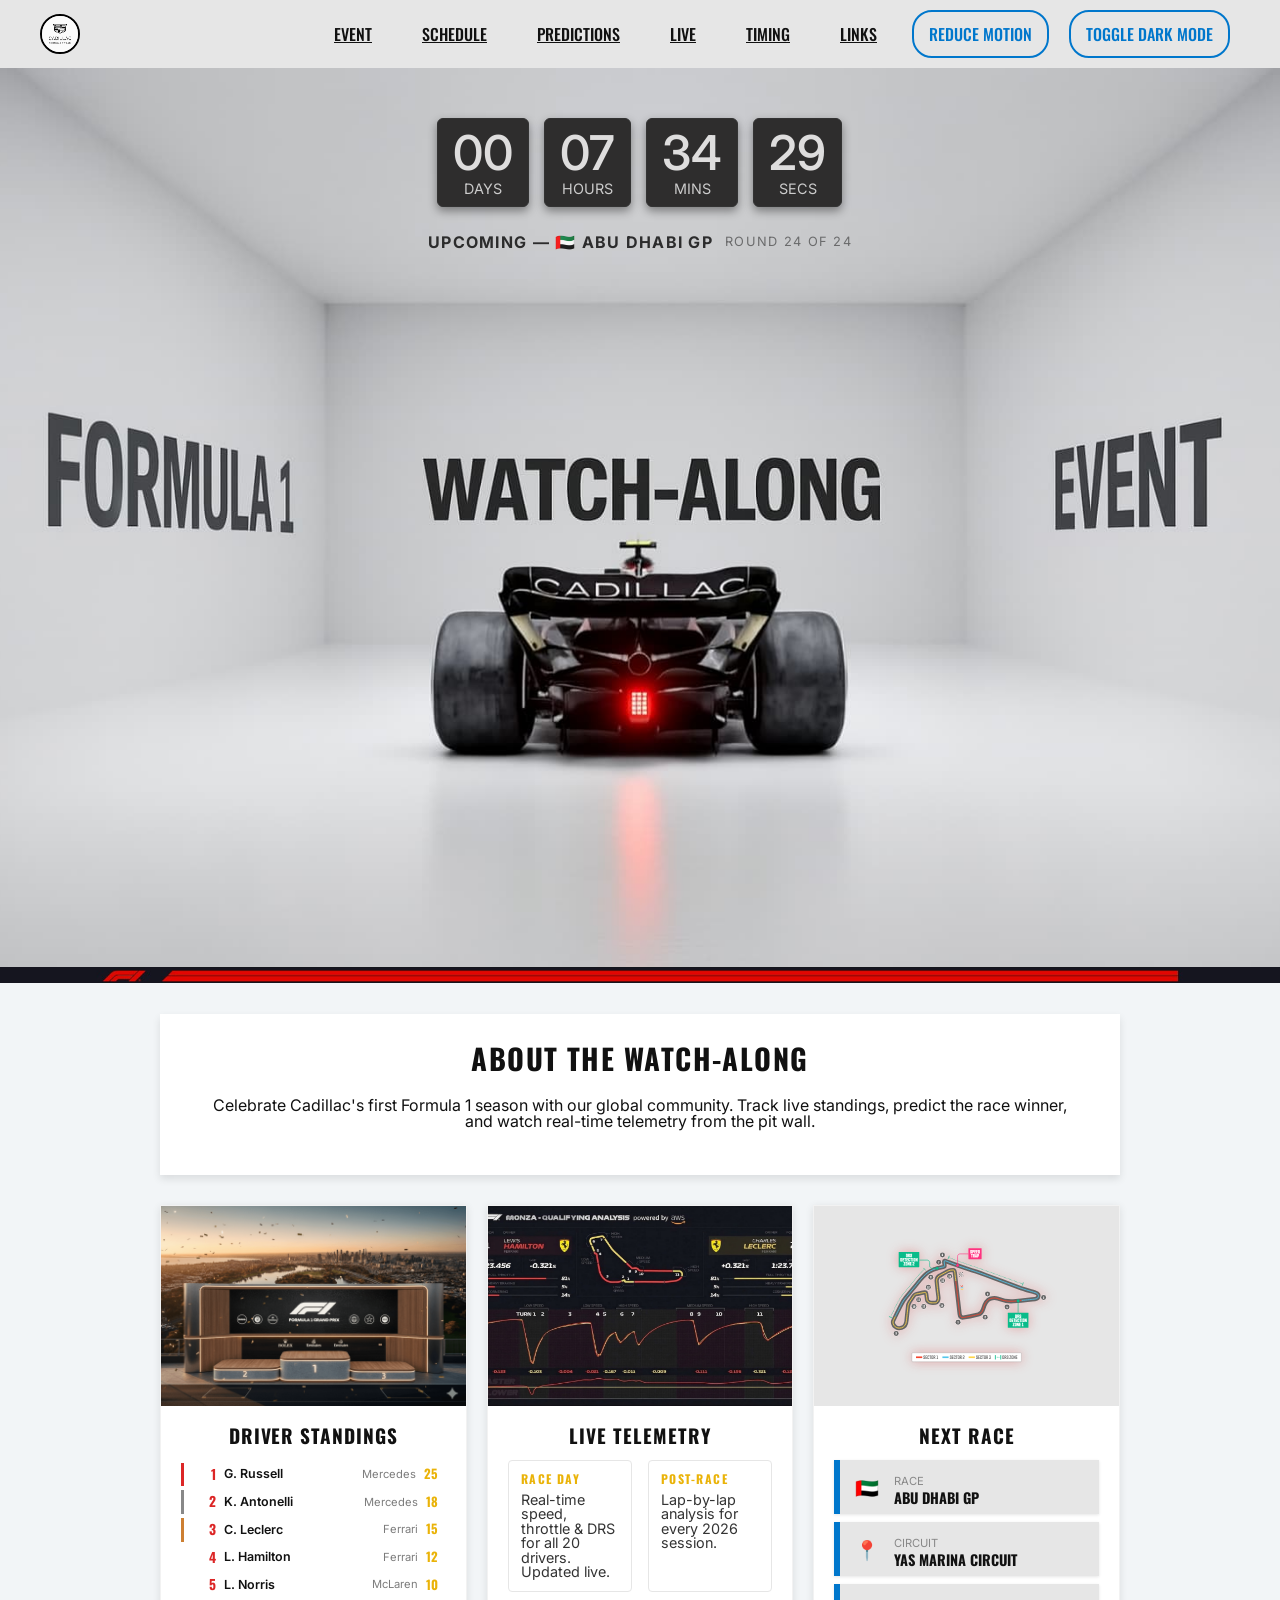
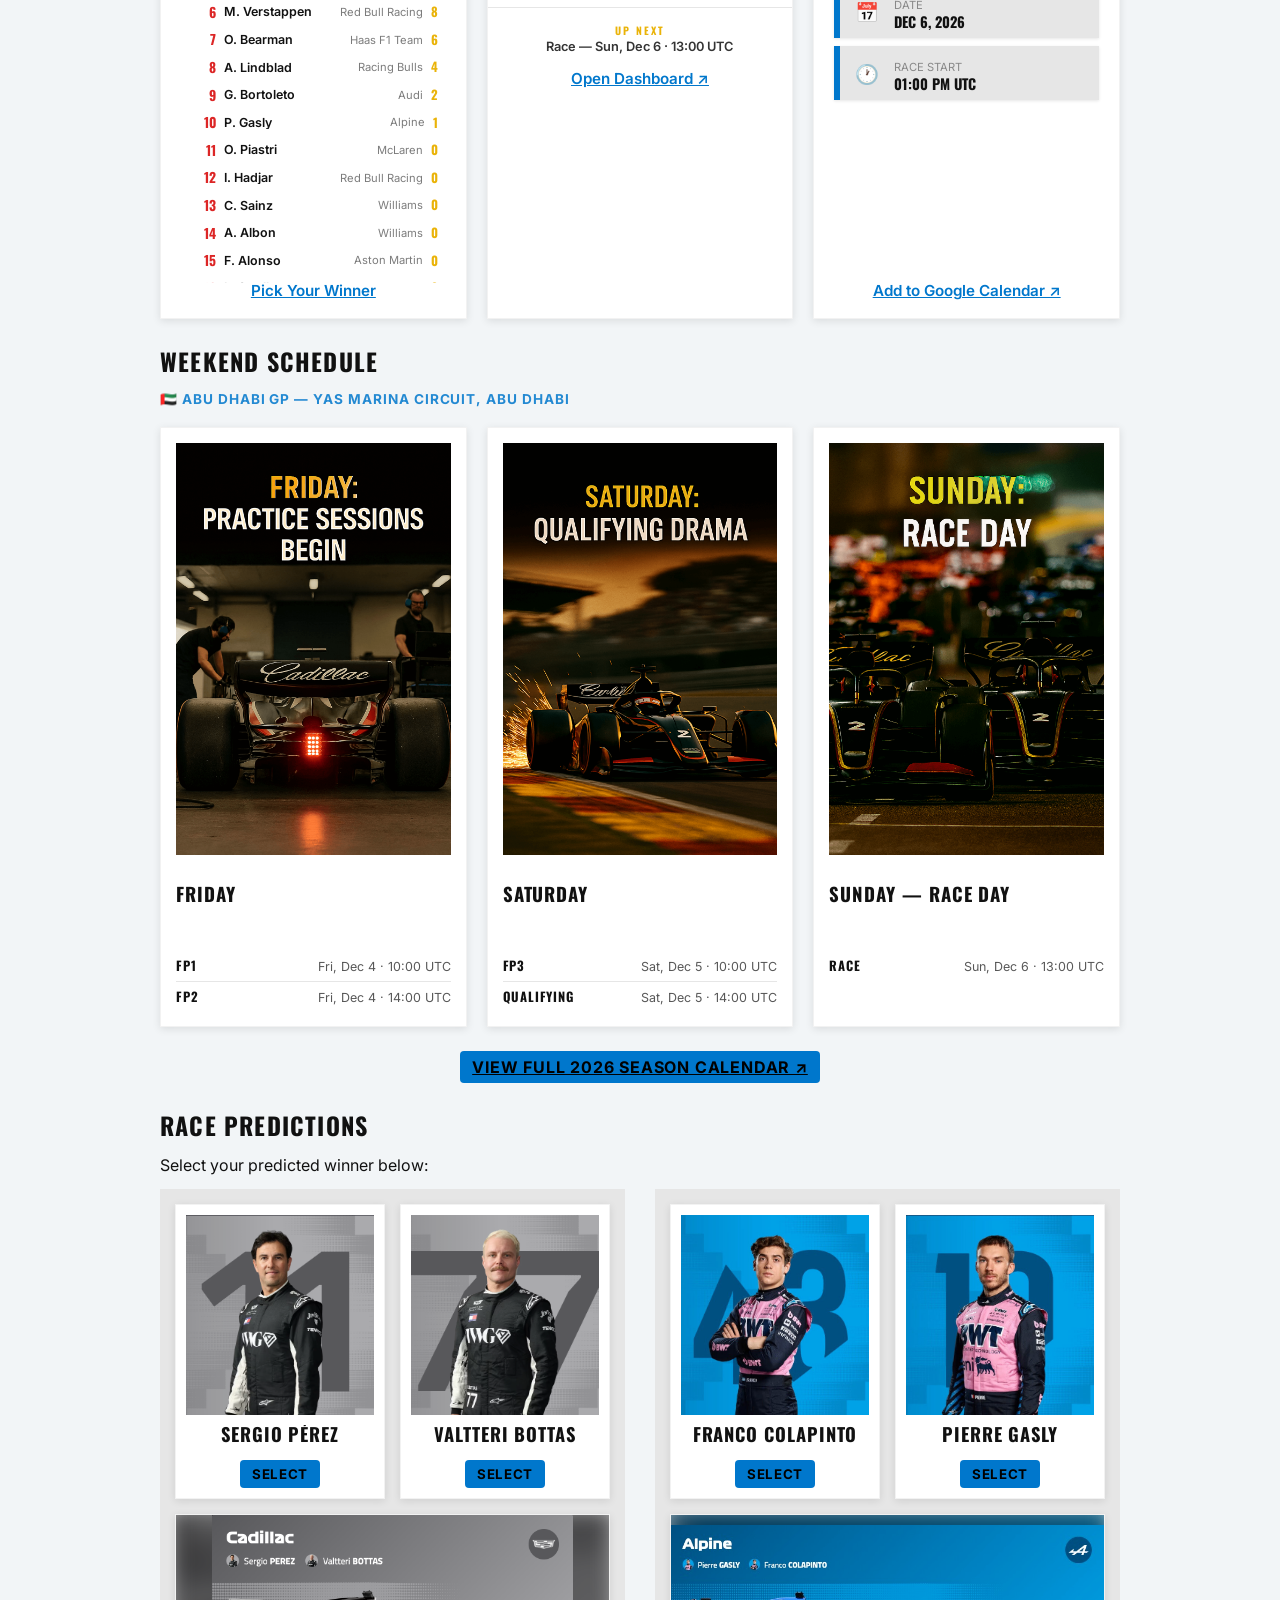
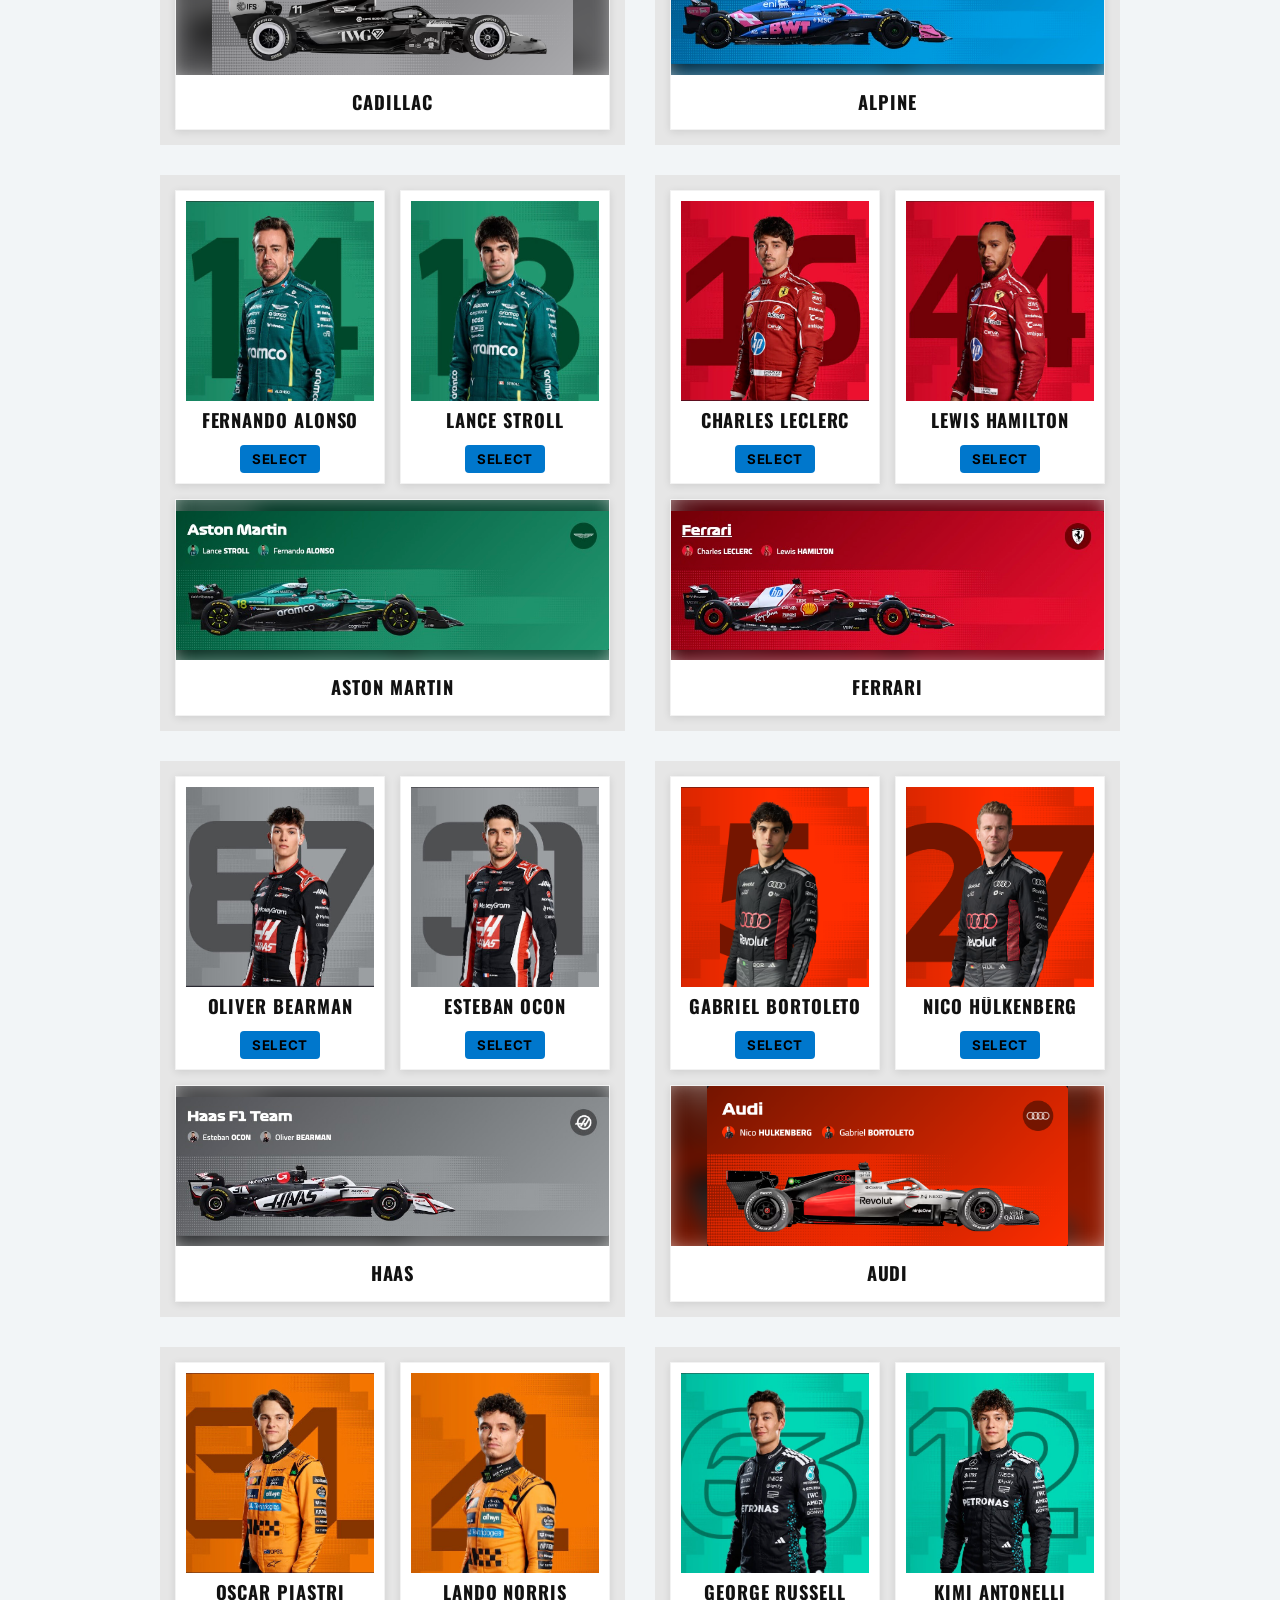
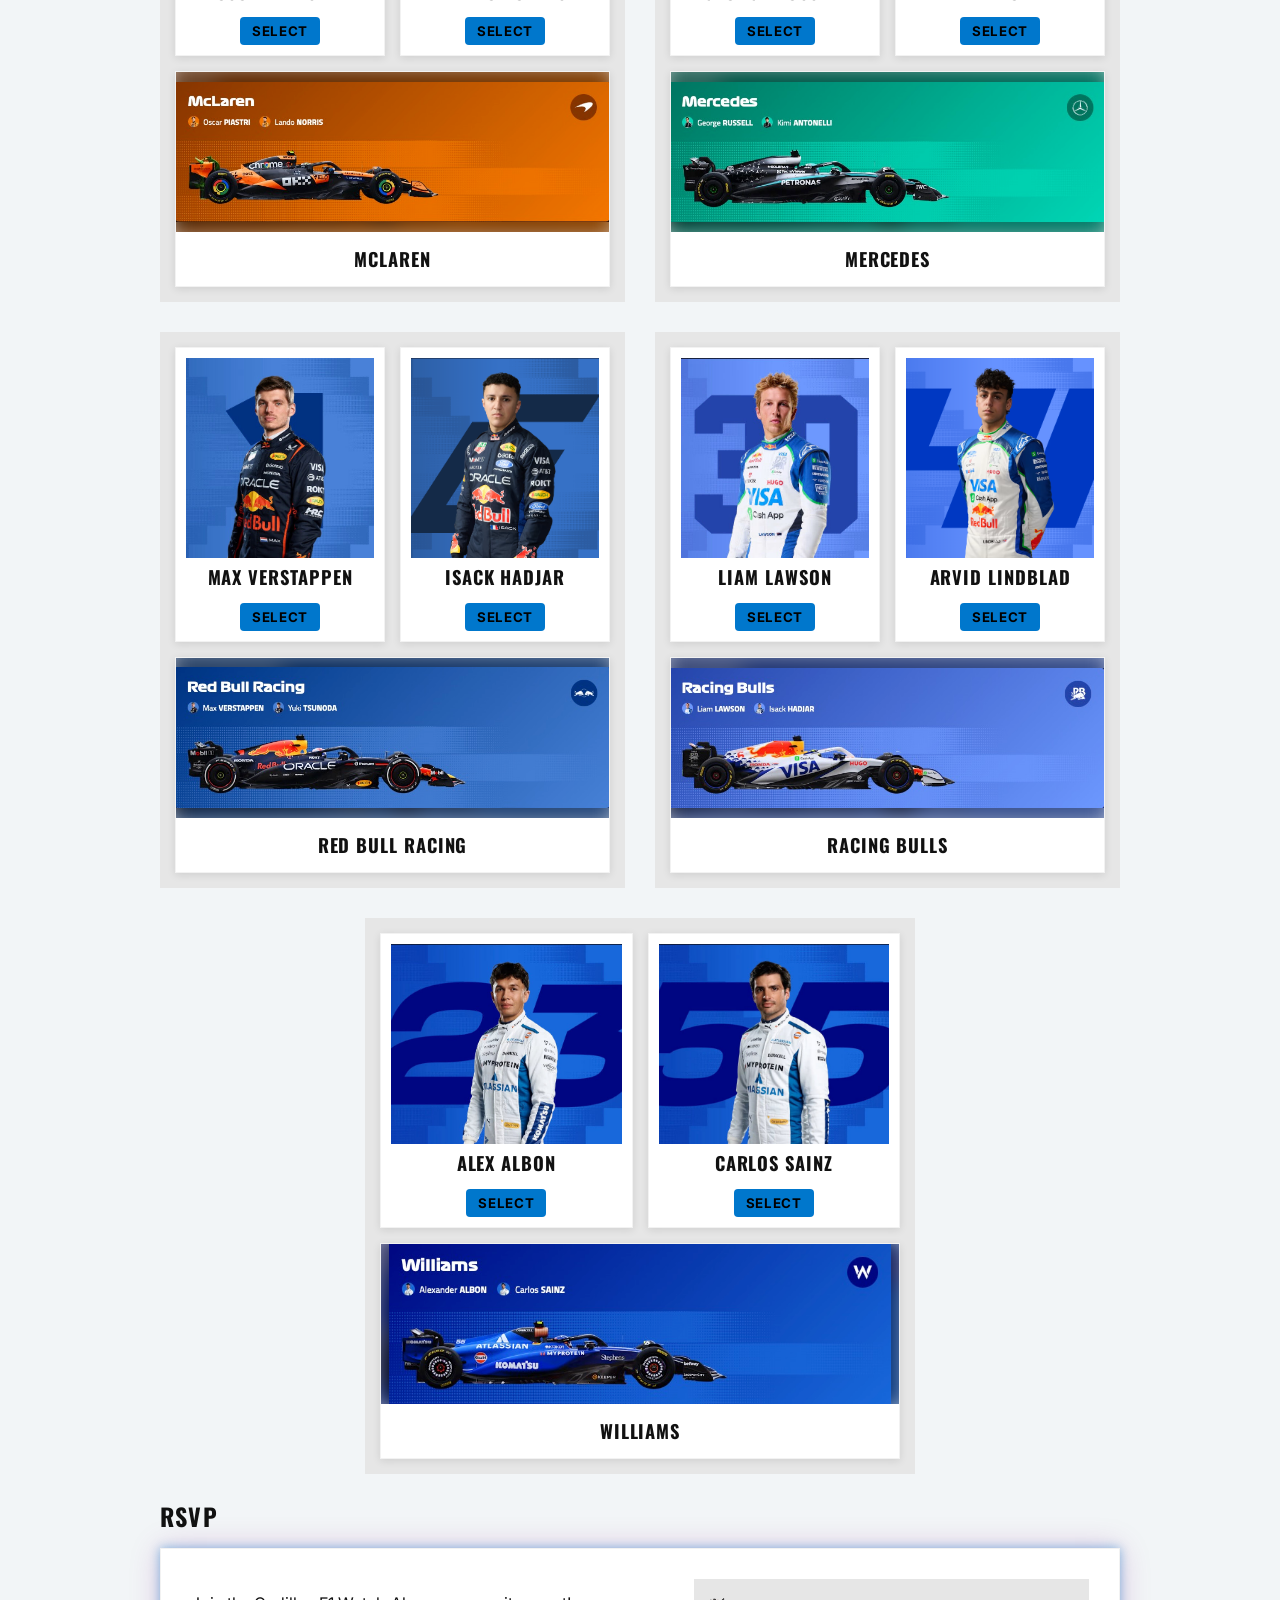
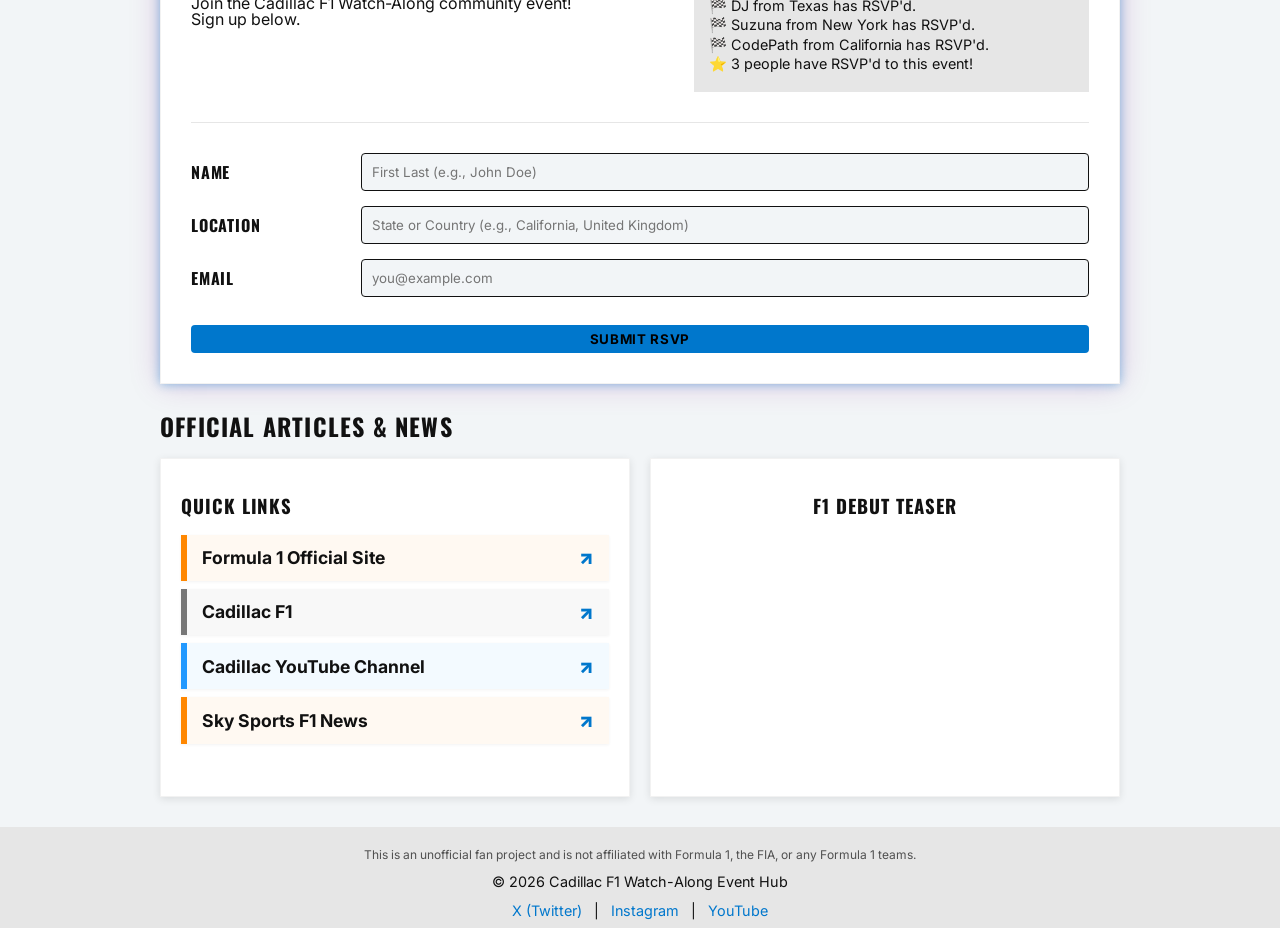
==== commit 17acb536: "Remove news feed block; let Racing Bulls sit centered as last team Co-Authored-By: Claude Sonnet 4.6" ====
--- a/index.html
+++ b/index.html
@@ -368,14 +368,6 @@
         </div>
     </div>
 
-    <!-- F1 News Feed — fills the empty 12th slot -->
-    <div class="team-block news-feed-block">
-      <h3 class="news-feed-title">F1 Headlines</h3>
-      <ul id="f1-news-list" class="news-feed-list">
-        <li class="news-feed-loading">Loading headlines…</li>
-      </ul>
-    </div>
-
   </div>
 </section>
 
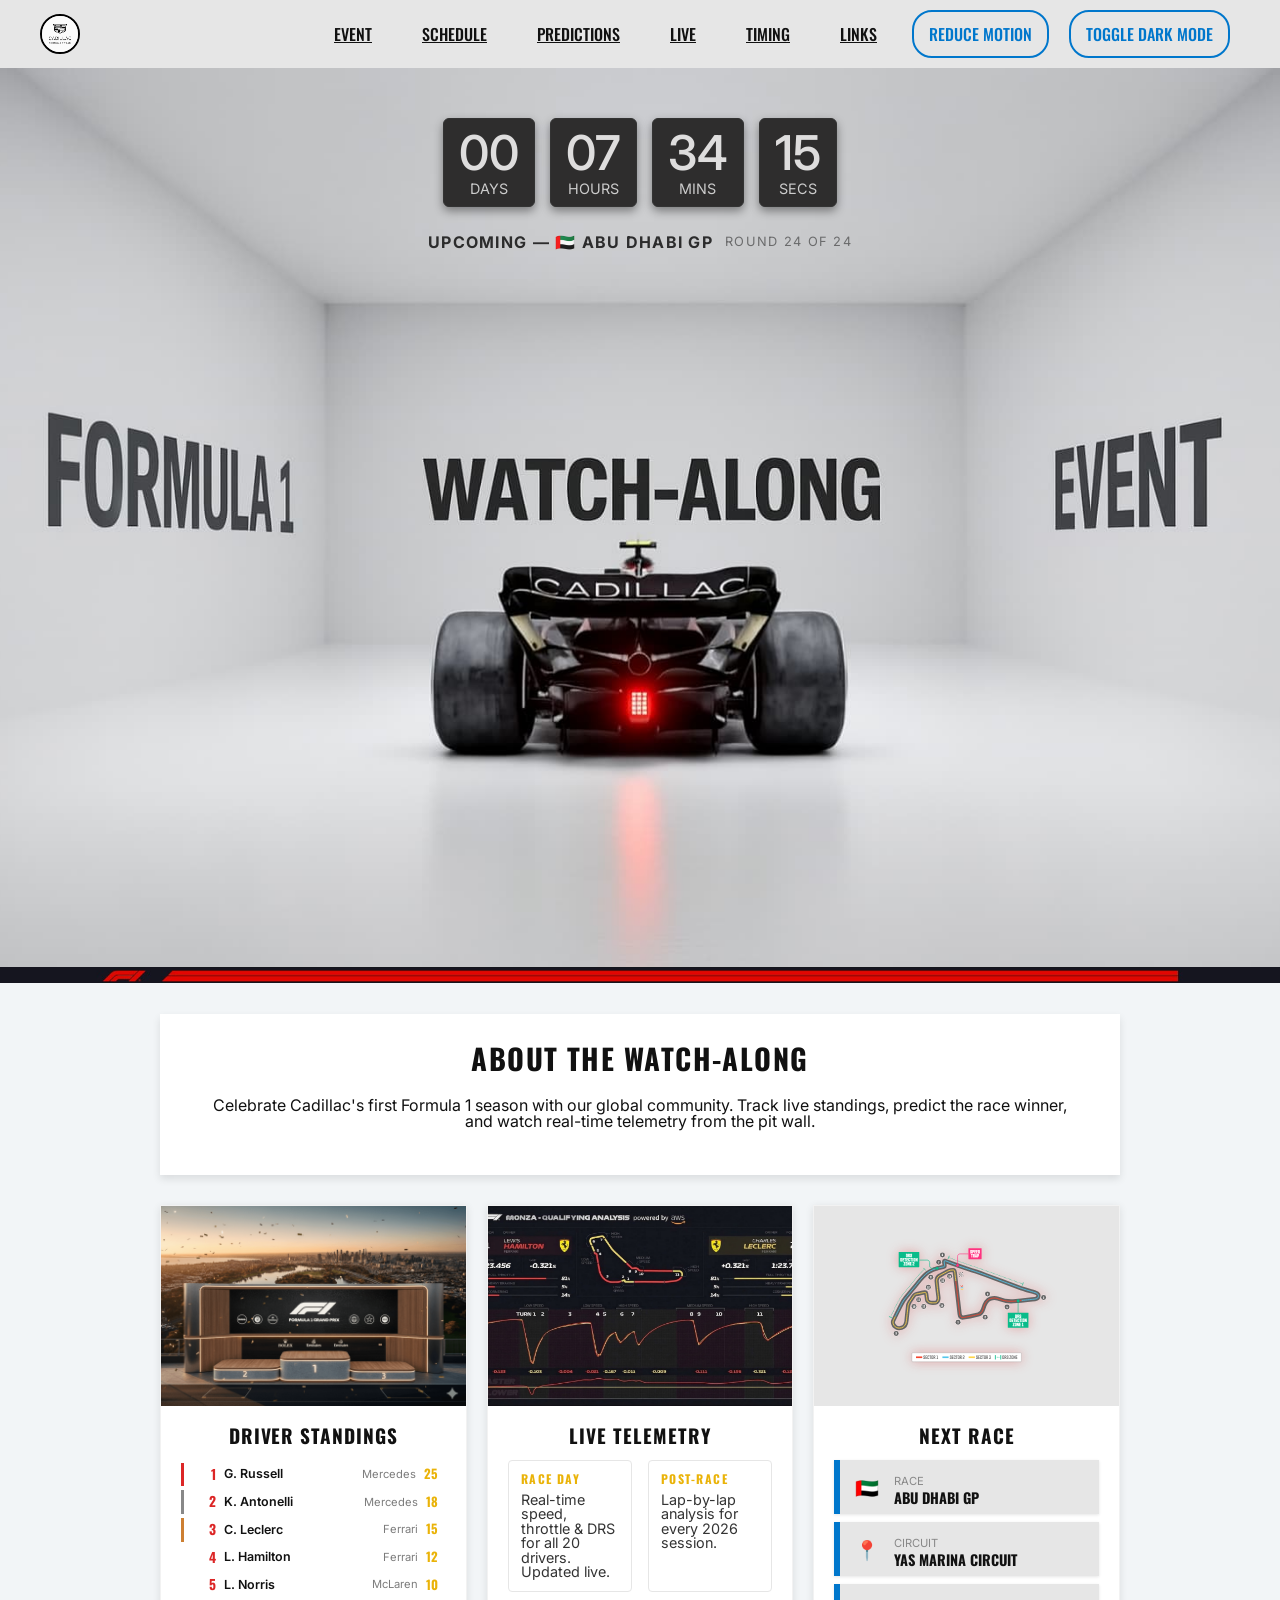
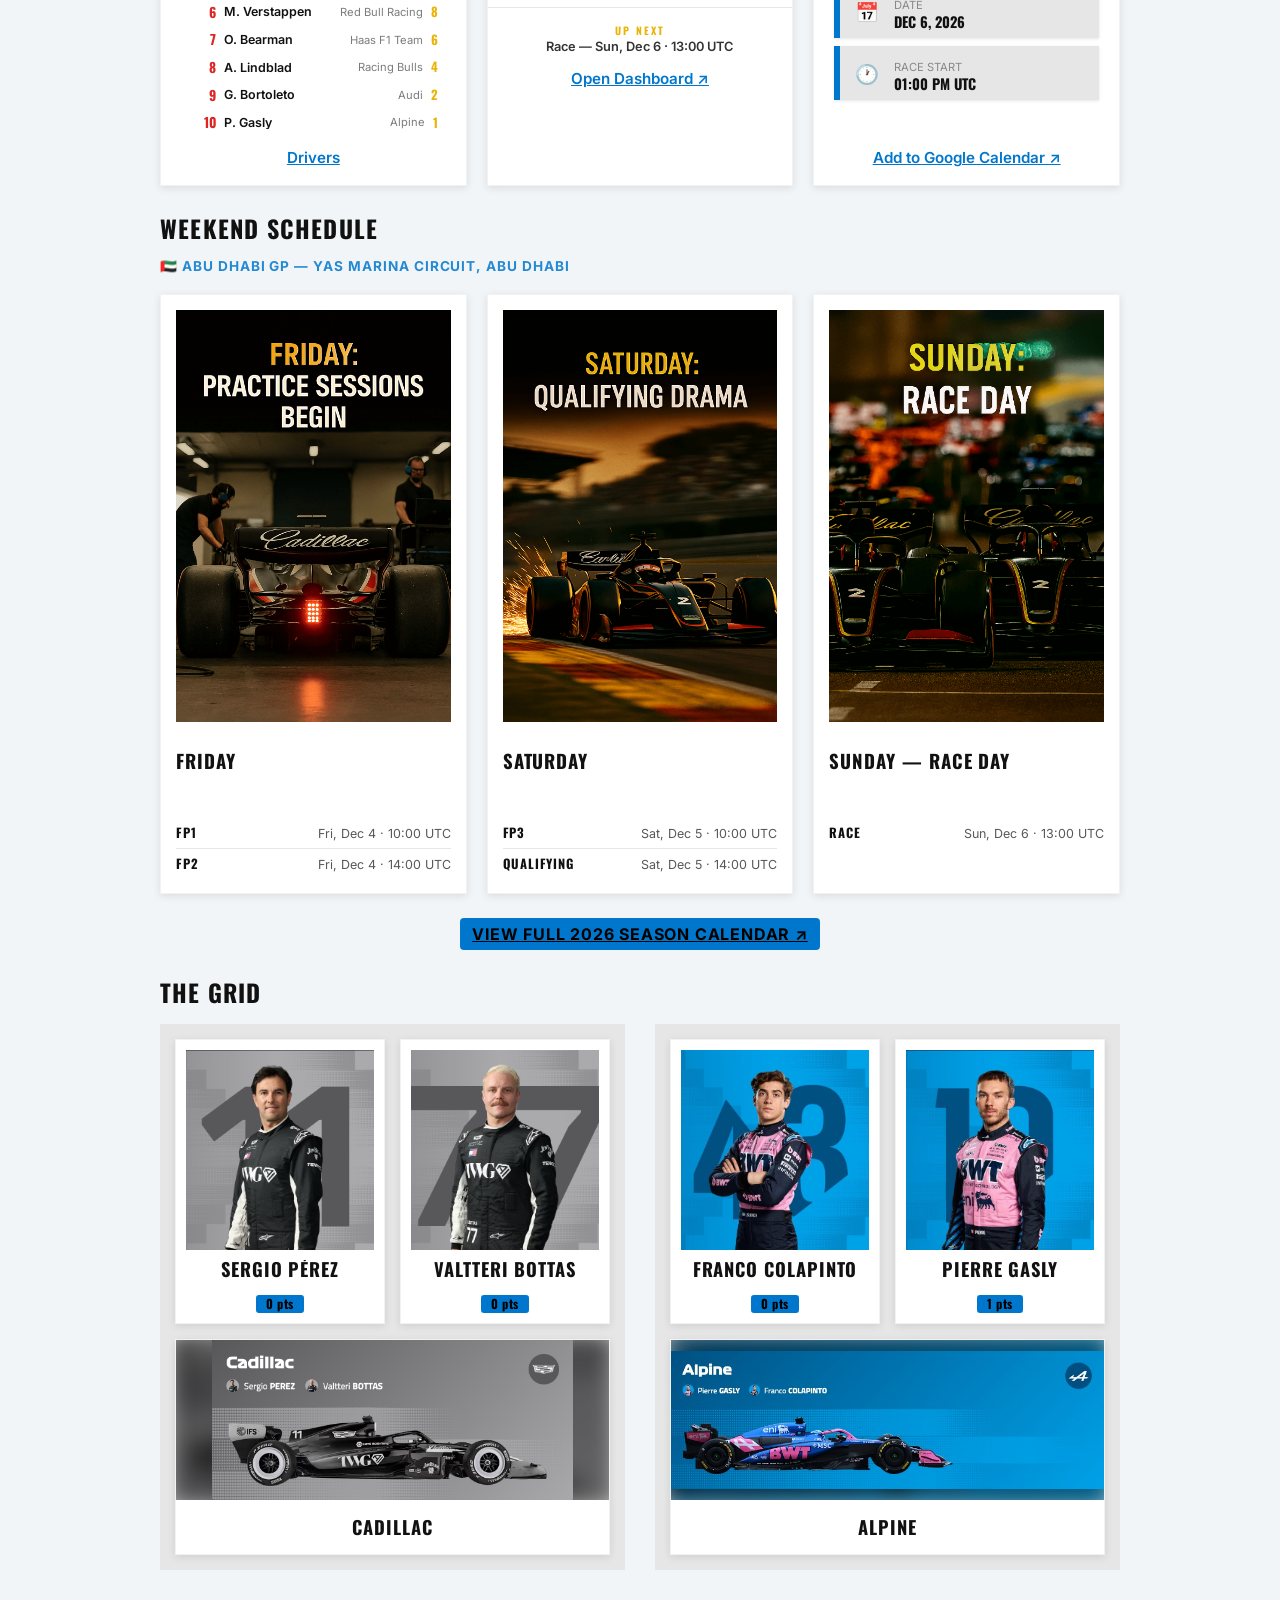
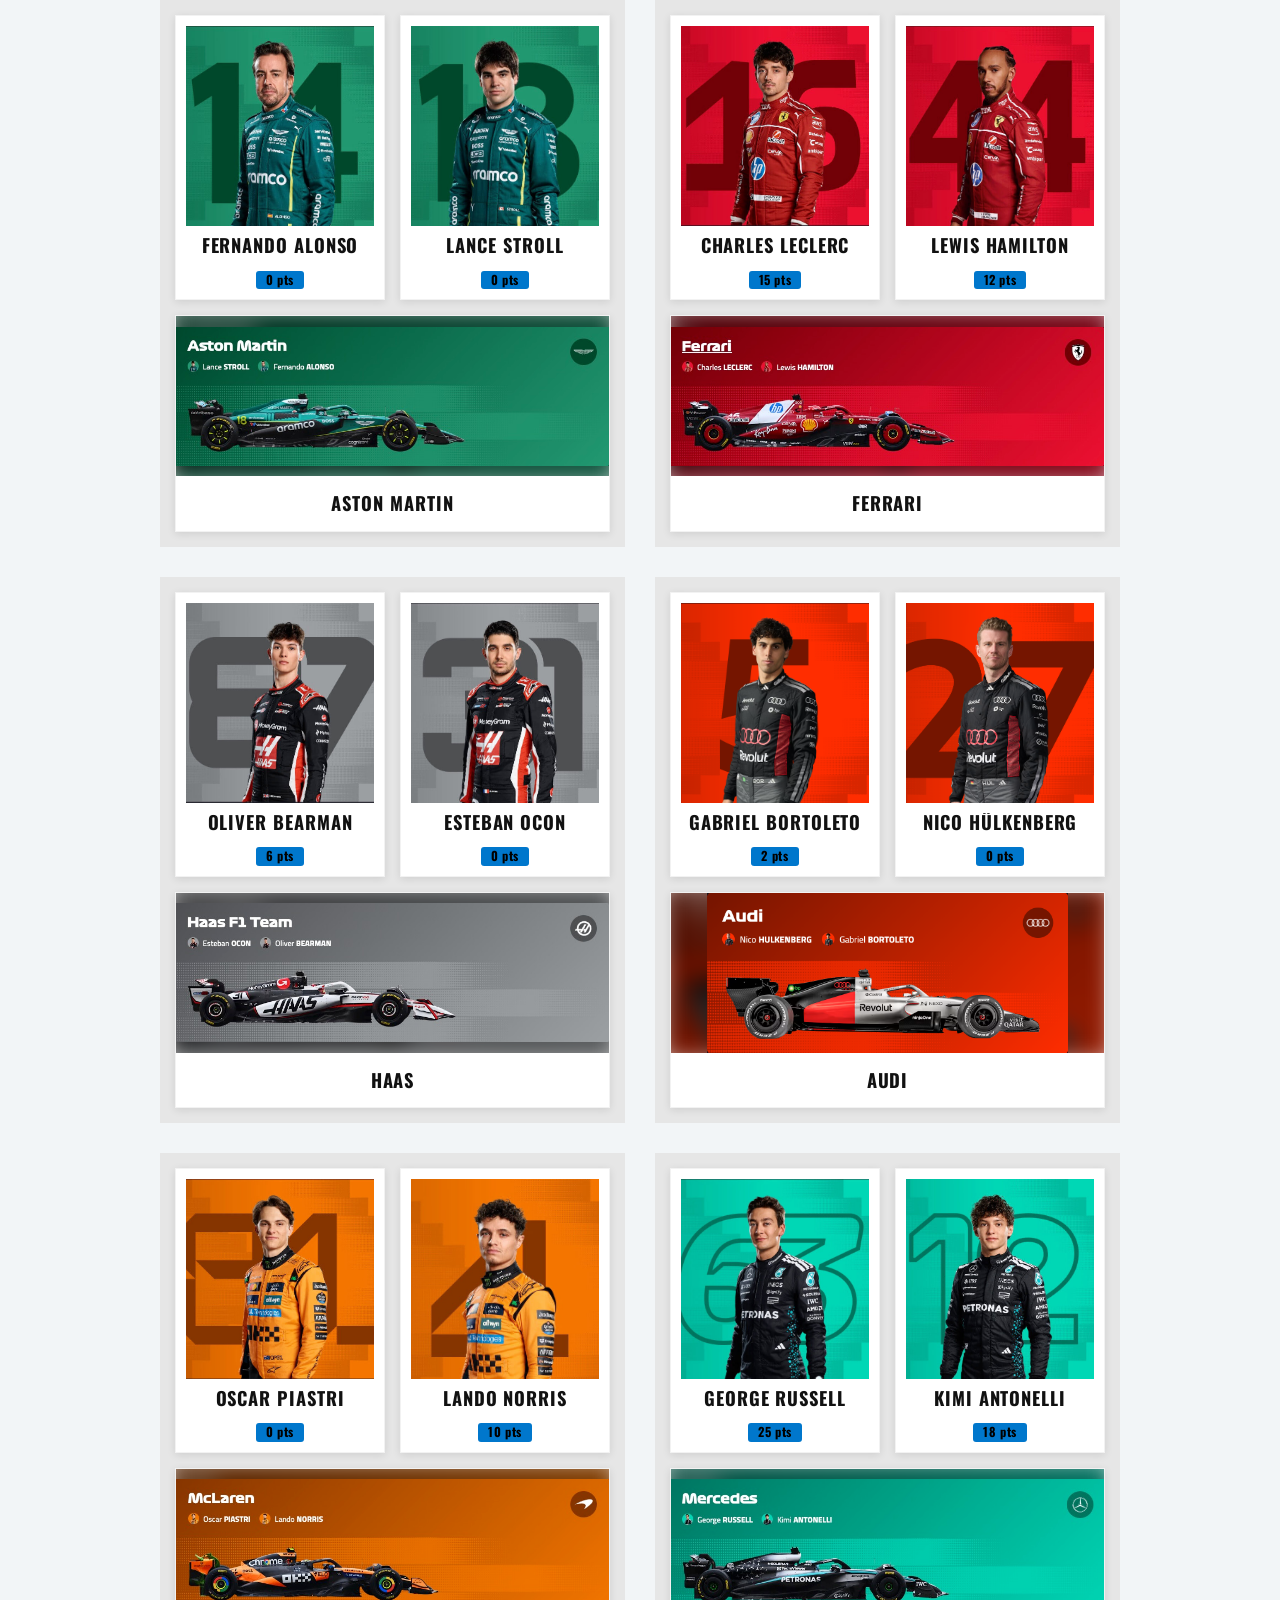
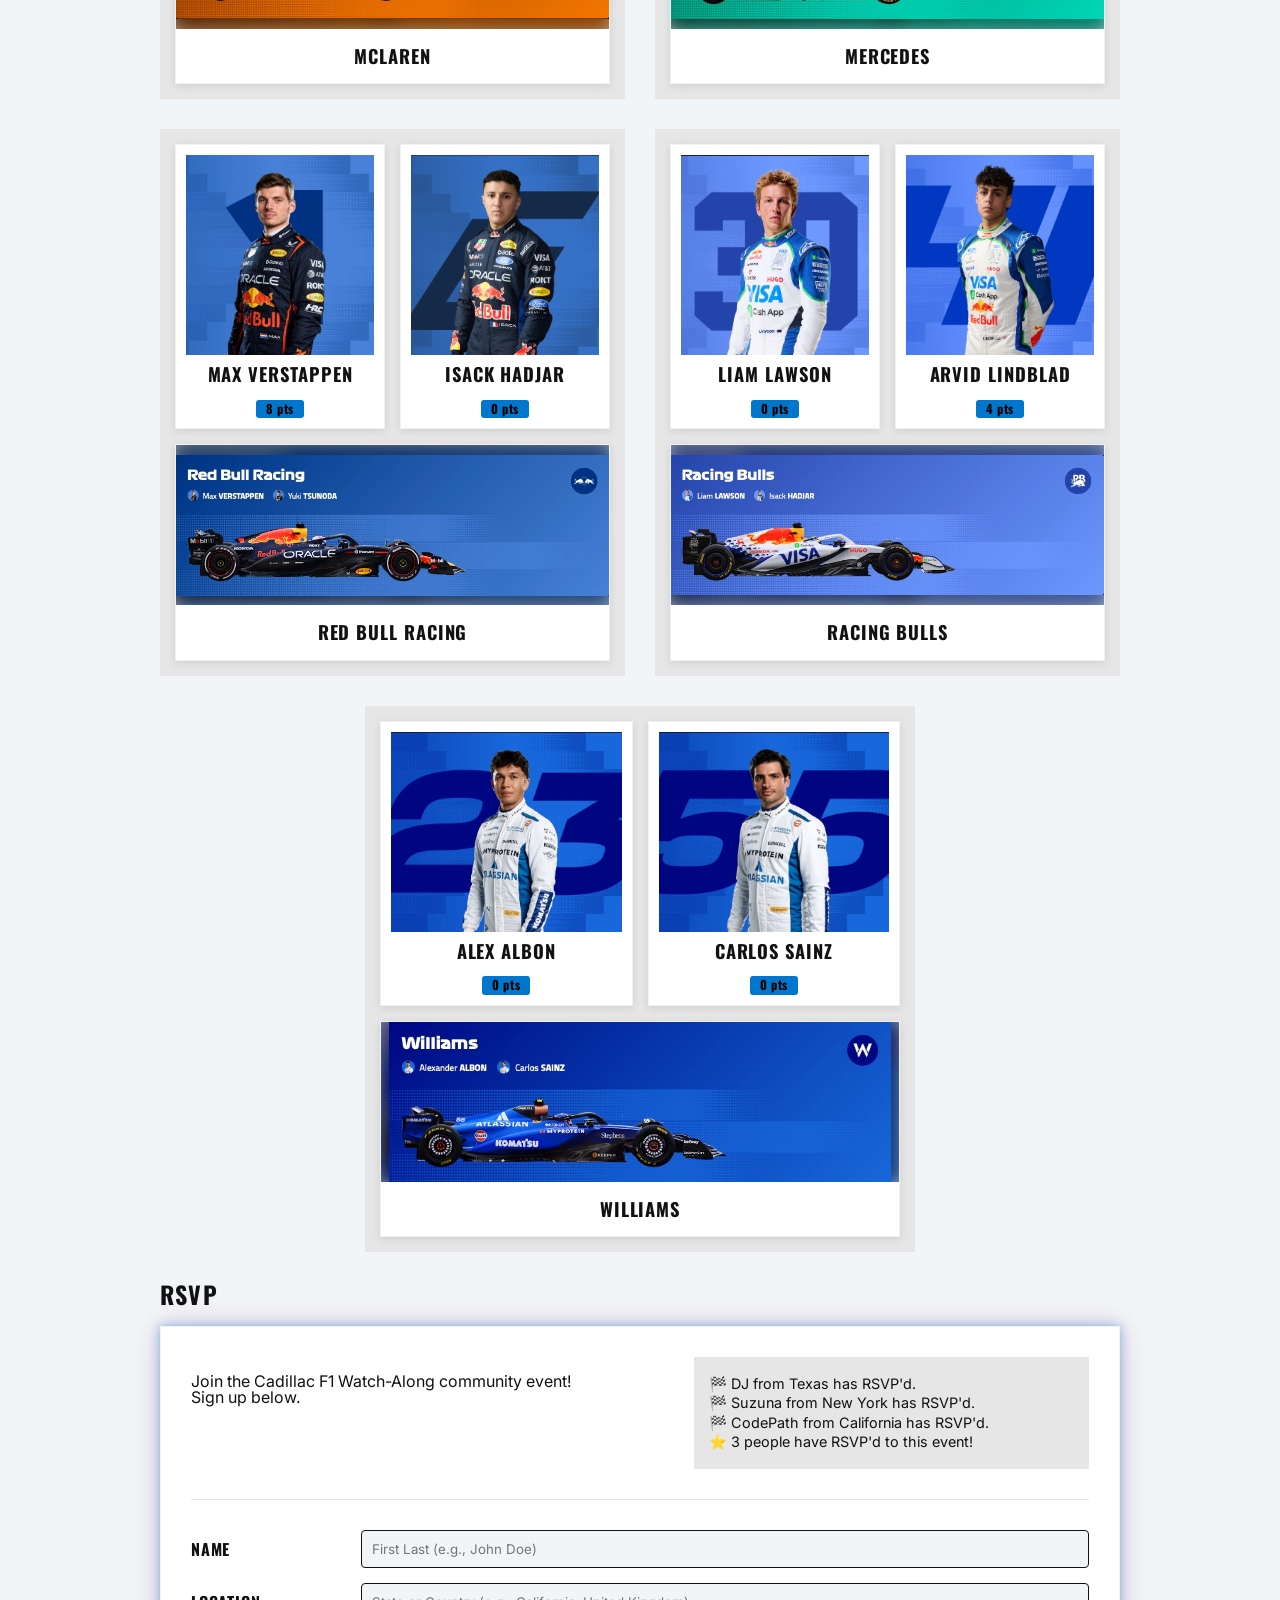
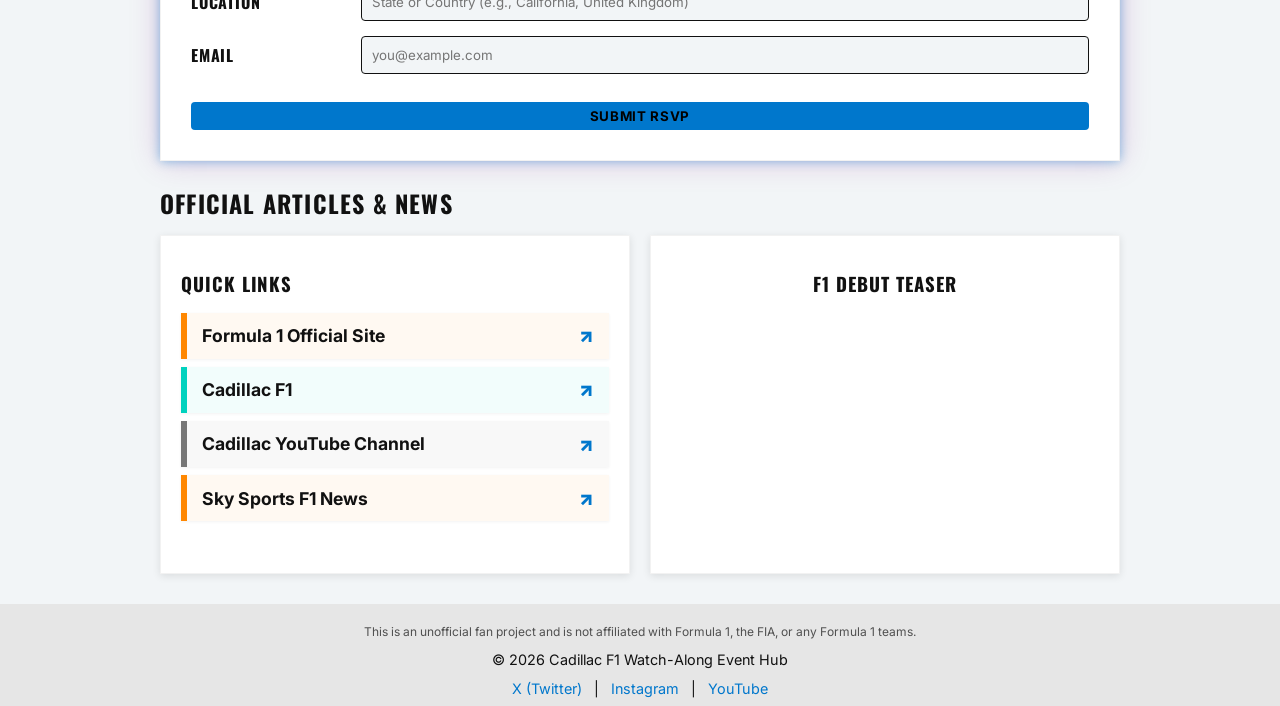
==== commit 08b93aca: "Driver cards: replace Select buttons with points badges; standings top 10 + link to cards - Rename '" ====
--- a/index.html
+++ b/index.html
@@ -68,7 +68,7 @@
             <div id="standings-list" class="standings-list">
               <p class="standings-loading">Loading standings&hellip;</p>
             </div>
-            <a href="#predictions" class="card-bottom-link">Pick Your Winner</a>
+            <a href="#predictions" class="card-bottom-link">Drivers</a>
         </div>
 
         <!-- Card 2: Live Telemetry (replaces static fan predictions) -->
@@ -132,22 +132,21 @@
   </section>
 
   <section id="predictions" class="container">
-  <h2>Race Predictions</h2>
-  <p>Select your predicted winner below:</p>
+  <h2>The Grid</h2>
 
   <div class="driver-grid">
-    
-    <div class="team-block">
-        <div class="driver-pair">
-            <div class="driver-card">
+
+    <div class="team-block">
+        <div class="driver-pair">
+            <div class="driver-card" id="driver-perez">
                 <img src="./img/sergio-perez.png" alt="Sergio Pérez (Cadillac)">
               <h4>Sergio Pérez</h4>
-              <button class="select-btn">Select</button>
-            </div>
-            <div class="driver-card" id="valtteri-bottas">
+              <span class="driver-pts-badge">— pts</span>
+            </div>
+            <div class="driver-card" id="driver-bottas">
                 <img src="./img/bottas.png" alt="Valtteri Bottas (Cadillac)">
               <h4>Valtteri Bottas</h4>
-              <button class="select-btn">Select</button>
+              <span class="driver-pts-badge">— pts</span>
             </div>
         </div>
         <div class="car-row">
@@ -160,15 +159,15 @@
 
     <div class="team-block">
         <div class="driver-pair">
-            <div class="driver-card">
+            <div class="driver-card" id="driver-colapinto">
               <img src="./img/colapinto.jpeg" alt="Franco Colapinto (Alpine)">
               <h4>Franco Colapinto</h4>
-              <button class="select-btn">Select</button>
-            </div>
-            <div class="driver-card">
+              <span class="driver-pts-badge">— pts</span>
+            </div>
+            <div class="driver-card" id="driver-gasly">
               <img src="./img/gasly.jpeg" alt="Pierre Gasly (Alpine)">
               <h4>Pierre Gasly</h4>
-              <button class="select-btn">Select</button>
+              <span class="driver-pts-badge">— pts</span>
             </div>
         </div>
         <div class="car-row">
@@ -181,15 +180,15 @@
 
     <div class="team-block">
         <div class="driver-pair">
-            <div class="driver-card">
+            <div class="driver-card" id="driver-alonso">
               <img src="./img/alonzo.jpeg" alt="Fernando Alonso (Aston Martin)">
               <h4>Fernando Alonso</h4>
-              <button class="select-btn">Select</button>
-            </div>
-            <div class="driver-card">
+              <span class="driver-pts-badge">— pts</span>
+            </div>
+            <div class="driver-card" id="driver-stroll">
               <img src="./img/stroll.jpeg" alt="Lance Stroll (Aston Martin)">
               <h4>Lance Stroll</h4>
-              <button class="select-btn">Select</button>
+              <span class="driver-pts-badge">— pts</span>
             </div>
         </div>
         <div class="car-row">
@@ -202,15 +201,15 @@
 
     <div class="team-block">
         <div class="driver-pair">
-            <div class="driver-card">
+            <div class="driver-card" id="driver-leclerc">
               <img src="./img/leclerc.jpeg" alt="Charles Leclerc (Ferrari)">
               <h4>Charles Leclerc</h4>
-              <button class="select-btn">Select</button>
-            </div>
-            <div class="driver-card">
+              <span class="driver-pts-badge">— pts</span>
+            </div>
+            <div class="driver-card" id="driver-hamilton">
               <img src="./img/hamilton.jpeg" alt="Lewis Hamilton (Ferrari)">
               <h4>Lewis Hamilton</h4>
-              <button class="select-btn">Select</button>
+              <span class="driver-pts-badge">— pts</span>
             </div>
         </div>
         <div class="car-row">
@@ -223,15 +222,15 @@
 
     <div class="team-block">
         <div class="driver-pair">
-            <div class="driver-card">
+            <div class="driver-card" id="driver-bearman">
               <img src="./img/bearman.jpeg" alt="Oliver Bearman (Haas)">
               <h4>Oliver Bearman</h4>
-              <button class="select-btn">Select</button>
-            </div>
-            <div class="driver-card">
+              <span class="driver-pts-badge">— pts</span>
+            </div>
+            <div class="driver-card" id="driver-ocon">
               <img src="./img/ocon.jpeg" alt="Esteban Ocon (Haas)">
               <h4>Esteban Ocon</h4>
-              <button class="select-btn">Select</button>
+              <span class="driver-pts-badge">— pts</span>
             </div>
         </div>
         <div class="car-row">
@@ -244,15 +243,15 @@
 
     <div class="team-block">
         <div class="driver-pair">
-            <div class="driver-card">
+            <div class="driver-card" id="driver-bortoleto">
               <img src="./img/bortoleto.png" alt="Gabriel Bortoleto (Audi)">
               <h4>Gabriel Bortoleto</h4>
-              <button class="select-btn">Select</button>
-            </div>
-            <div class="driver-card">
+              <span class="driver-pts-badge">— pts</span>
+            </div>
+            <div class="driver-card" id="driver-hulkenberg">
               <img src="./img/hulkenberg.png" alt="Nico Hülkenberg (Audi)">
               <h4>Nico Hülkenberg</h4>
-              <button class="select-btn">Select</button>
+              <span class="driver-pts-badge">— pts</span>
             </div>
         </div>
         <div class="car-row">
@@ -265,15 +264,15 @@
 
     <div class="team-block">
         <div class="driver-pair">
-            <div class="driver-card">
+            <div class="driver-card" id="driver-piastri">
               <img src="./img/piastri.jpeg" alt="Oscar Piastri (McLaren)">
               <h4>Oscar Piastri</h4>
-              <button class="select-btn">Select</button>
-            </div>
-            <div class="driver-card" id="lando-norris">
+              <span class="driver-pts-badge">— pts</span>
+            </div>
+            <div class="driver-card" id="driver-norris">
               <img src="./img/norris.jpeg" alt="Lando Norris (McLaren)">
               <h4>Lando Norris</h4>
-              <button class="select-btn">Select</button>
+              <span class="driver-pts-badge">— pts</span>
             </div>
         </div>
         <div class="car-row">
@@ -286,15 +285,15 @@
 
     <div class="team-block">
         <div class="driver-pair">
-            <div class="driver-card">
+            <div class="driver-card" id="driver-russell">
               <img src="./img/russel.jpeg" alt="George Russell (Mercedes)">
               <h4>George Russell</h4>
-              <button class="select-btn">Select</button>
-            </div>
-            <div class="driver-card">
+              <span class="driver-pts-badge">— pts</span>
+            </div>
+            <div class="driver-card" id="driver-antonelli">
               <img src="./img/antonelli.jpeg" alt="Andrea Kimi Antonelli (Mercedes)">
               <h4>Kimi Antonelli</h4>
-              <button class="select-btn">Select</button>
+              <span class="driver-pts-badge">— pts</span>
             </div>
         </div>
         <div class="car-row">
@@ -307,15 +306,15 @@
 
     <div class="team-block">
         <div class="driver-pair">
-            <div class="driver-card" id="max-verstappen">
+            <div class="driver-card" id="driver-verstappen">
               <img src="./img/verstappen.jpeg" alt="Max Verstappen (Red Bull Racing)">
               <h4>Max Verstappen</h4>
-              <button class="select-btn">Select</button>
-            </div>
-            <div class="driver-card">
+              <span class="driver-pts-badge">— pts</span>
+            </div>
+            <div class="driver-card" id="driver-hadjar">
               <img src="./img/hadjar.png" alt="Isack Hadjar (Red Bull Racing)">
               <h4>Isack Hadjar</h4>
-              <button class="select-btn">Select</button>
+              <span class="driver-pts-badge">— pts</span>
             </div>
         </div>
         <div class="car-row">
@@ -328,15 +327,15 @@
 
     <div class="team-block">
         <div class="driver-pair">
-            <div class="driver-card">
+            <div class="driver-card" id="driver-lawson">
               <img src="./img/lawson.jpeg" alt="Liam Lawson (Racing Bulls)">
               <h4>Liam Lawson</h4>
-              <button class="select-btn">Select</button>
-            </div>
-            <div class="driver-card">
+              <span class="driver-pts-badge">— pts</span>
+            </div>
+            <div class="driver-card" id="driver-lindblad">
               <img src="./img/lindblad.png" alt="Arvid Lindblad (Racing Bulls)">
               <h4>Arvid Lindblad</h4>
-              <button class="select-btn">Select</button>
+              <span class="driver-pts-badge">— pts</span>
             </div>
         </div>
         <div class="car-row">
@@ -349,15 +348,15 @@
 
     <div class="team-block">
         <div class="driver-pair">
-            <div class="driver-card">
+            <div class="driver-card" id="driver-albon">
               <img src="./img/albon.jpeg" alt="Alex Albon (Williams)">
               <h4>Alex Albon</h4>
-              <button class="select-btn">Select</button>
-            </div>
-            <div class="driver-card">
+              <span class="driver-pts-badge">— pts</span>
+            </div>
+            <div class="driver-card" id="driver-sainz">
               <img src="./img/sainz.jpeg" alt="Carlos Sainz (Williams)">
               <h4>Carlos Sainz</h4>
-              <button class="select-btn">Select</button>
+              <span class="driver-pts-badge">— pts</span>
             </div>
         </div>
         <div class="car-row">
--- a/styles.css
+++ b/styles.css
@@ -903,8 +903,30 @@
   border-radius: 0;
 }
 
-.driver-card:hover { 
-  transform: scale(1.03); 
+.driver-card:hover {
+  transform: scale(1.03);
+}
+
+.driver-pts-badge {
+  display: inline-block;
+  margin-top: 8px;
+  padding: 3px 10px;
+  background: var(--accent);
+  color: #000;
+  font-family: 'Oswald', sans-serif;
+  font-size: 0.78rem;
+  font-weight: 700;
+  letter-spacing: 0.05em;
+  border-radius: 3px;
+}
+
+@keyframes driver-highlight {
+  0%   { box-shadow: 0 0 0 3px var(--accent); background: rgba(220,38,38,0.12); }
+  100% { box-shadow: none; background: var(--card-bg); }
+}
+
+.driver-card--highlight {
+  animation: driver-highlight 1.5s ease-out forwards;
 }
 
 .car-row {
@@ -2012,7 +2034,14 @@
   padding: 5px 8px;
   font-size: 0.78rem;
   border-left: 3px solid transparent;
-  transition: border-color 0.2s;
+  transition: background 0.15s, border-color 0.2s;
+  text-decoration: none;
+  color: inherit;
+  cursor: pointer;
+}
+
+.standings-row:hover {
+  background: rgba(220, 38, 38, 0.07);
 }
 
 .standings-row:nth-child(1) { border-color: var(--color-v-red); }
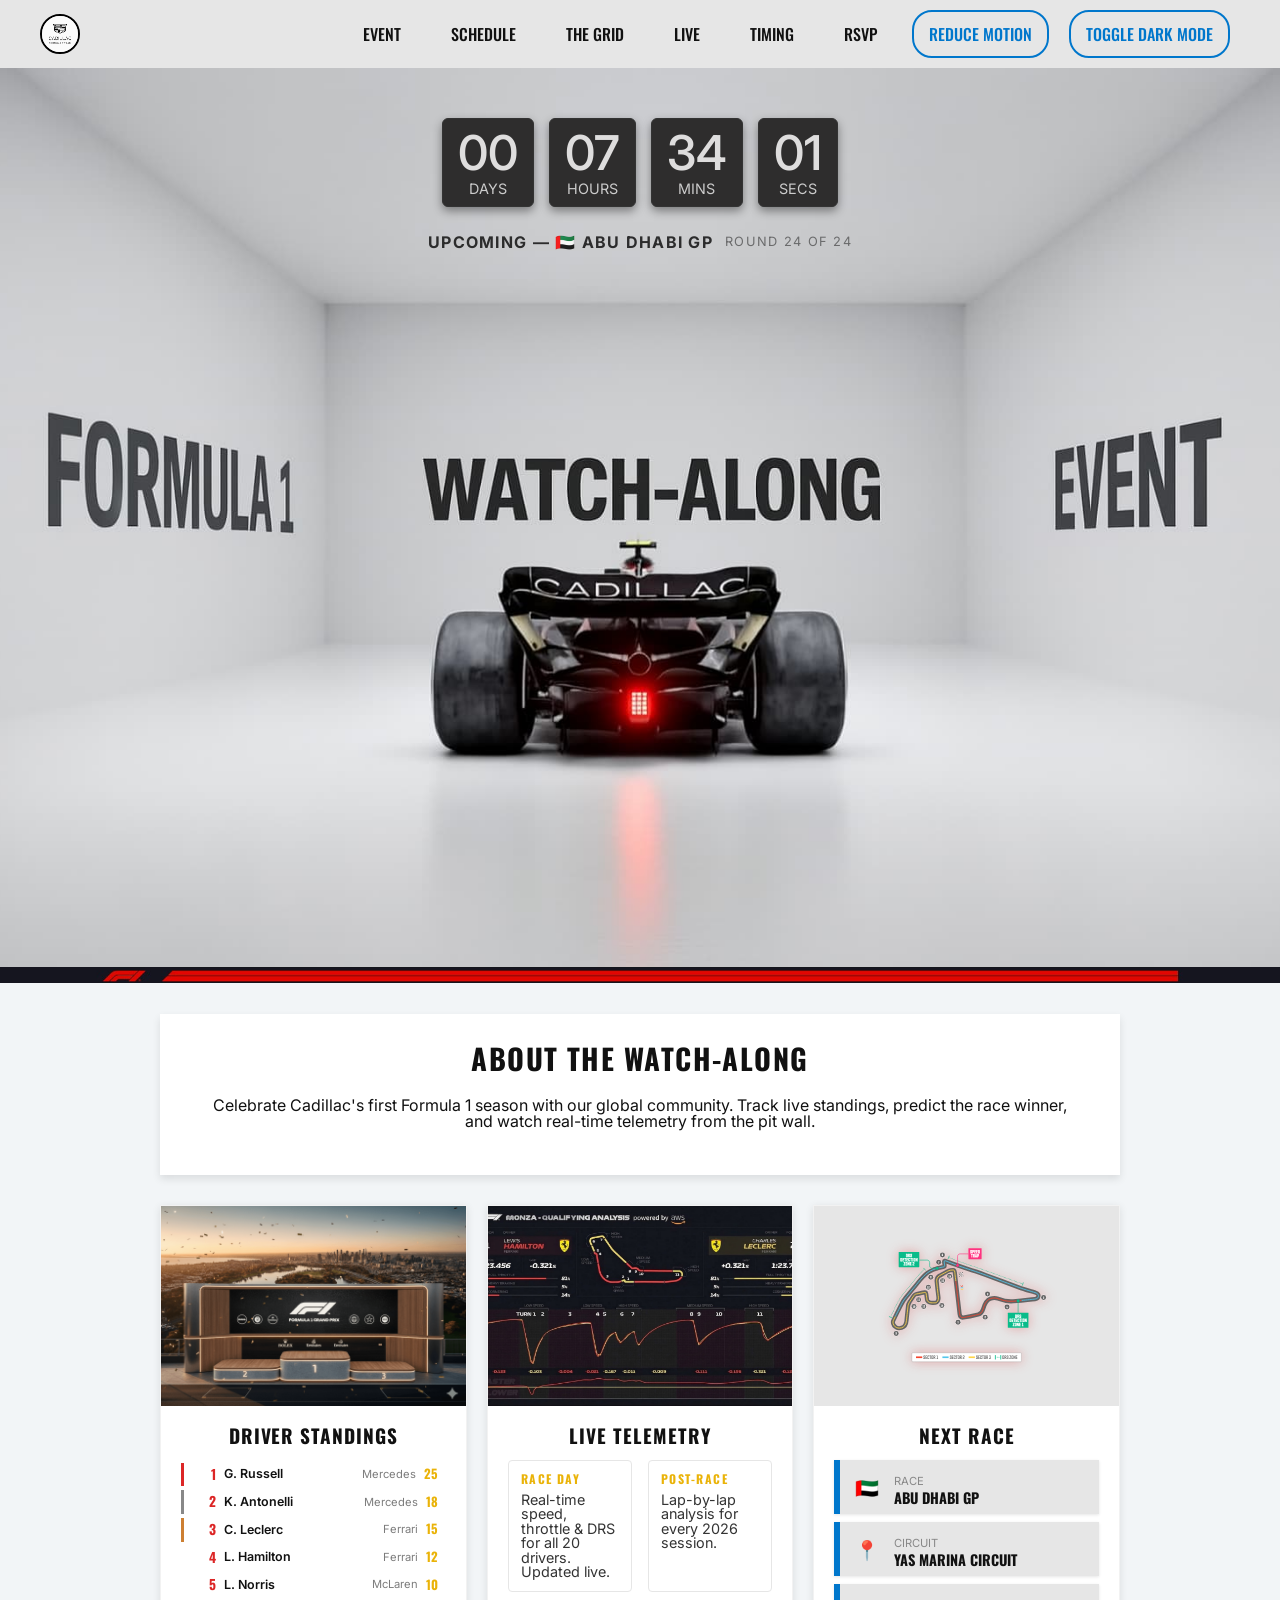
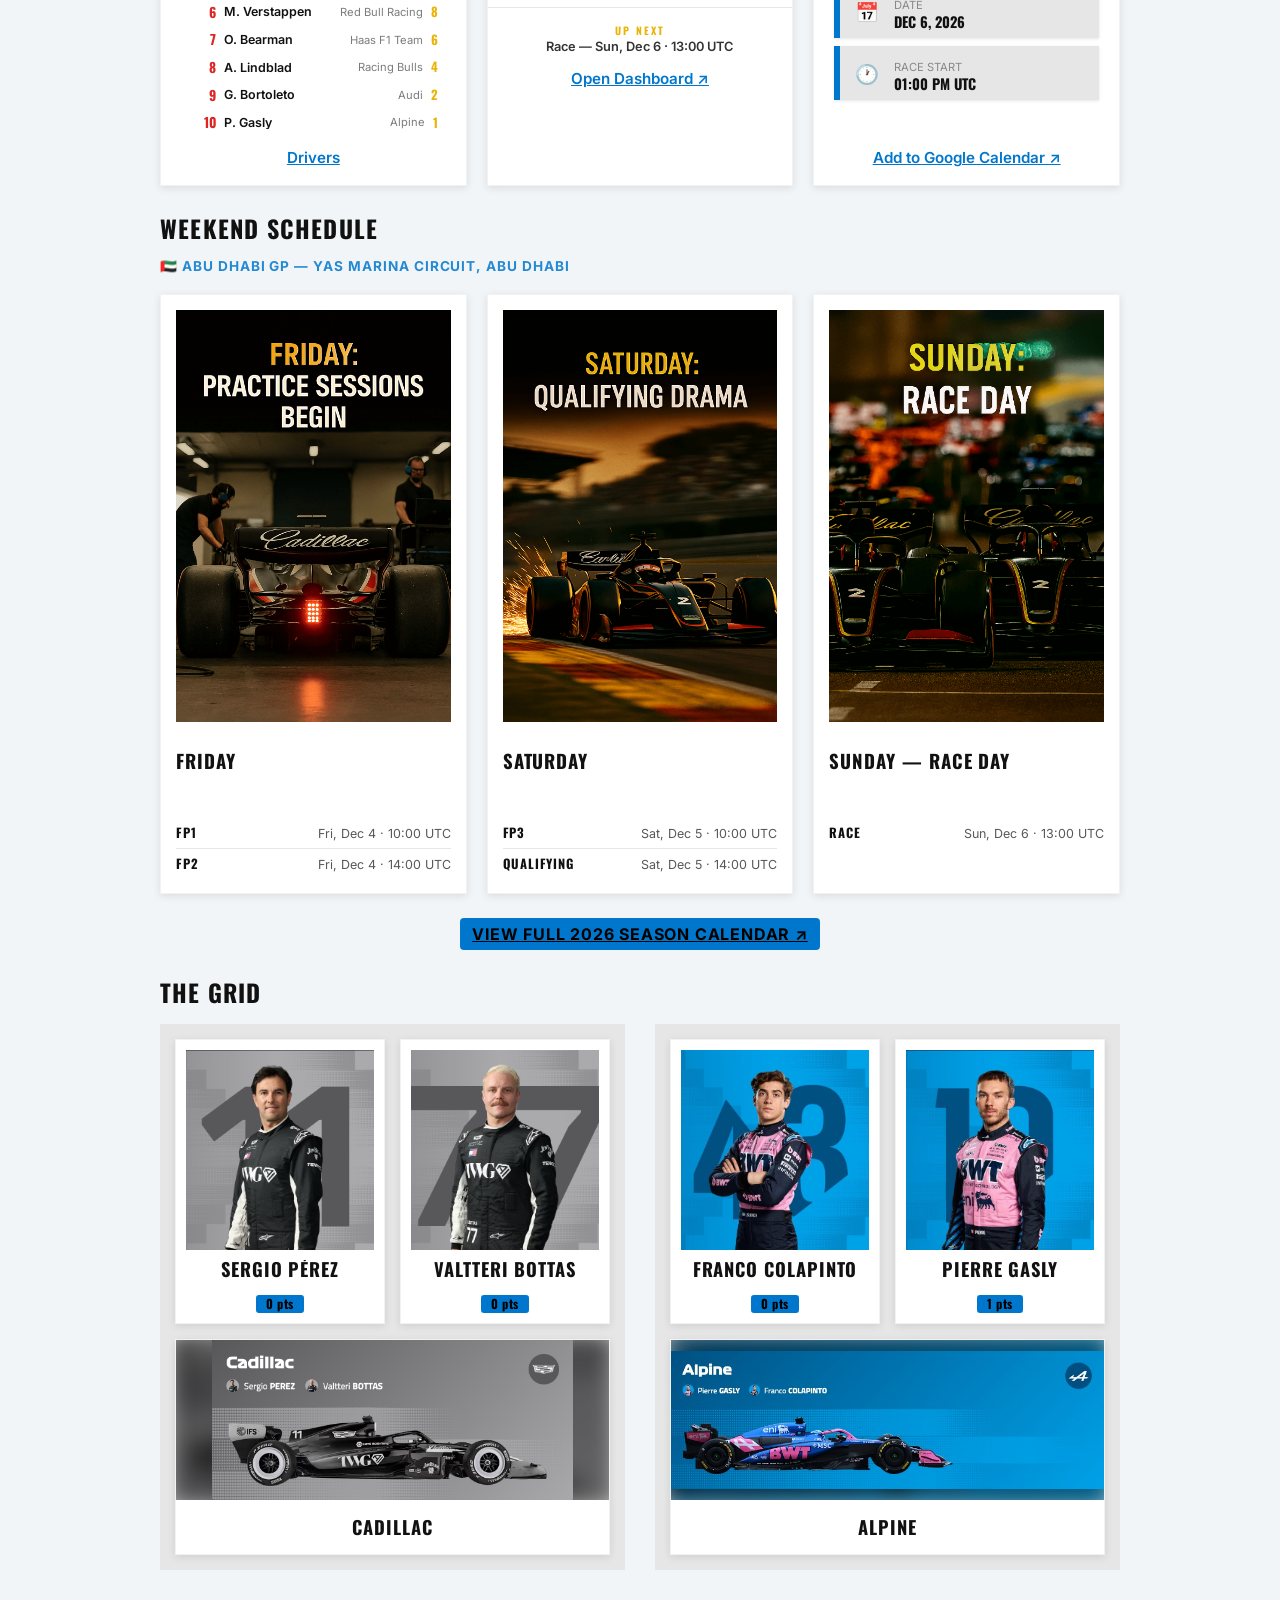
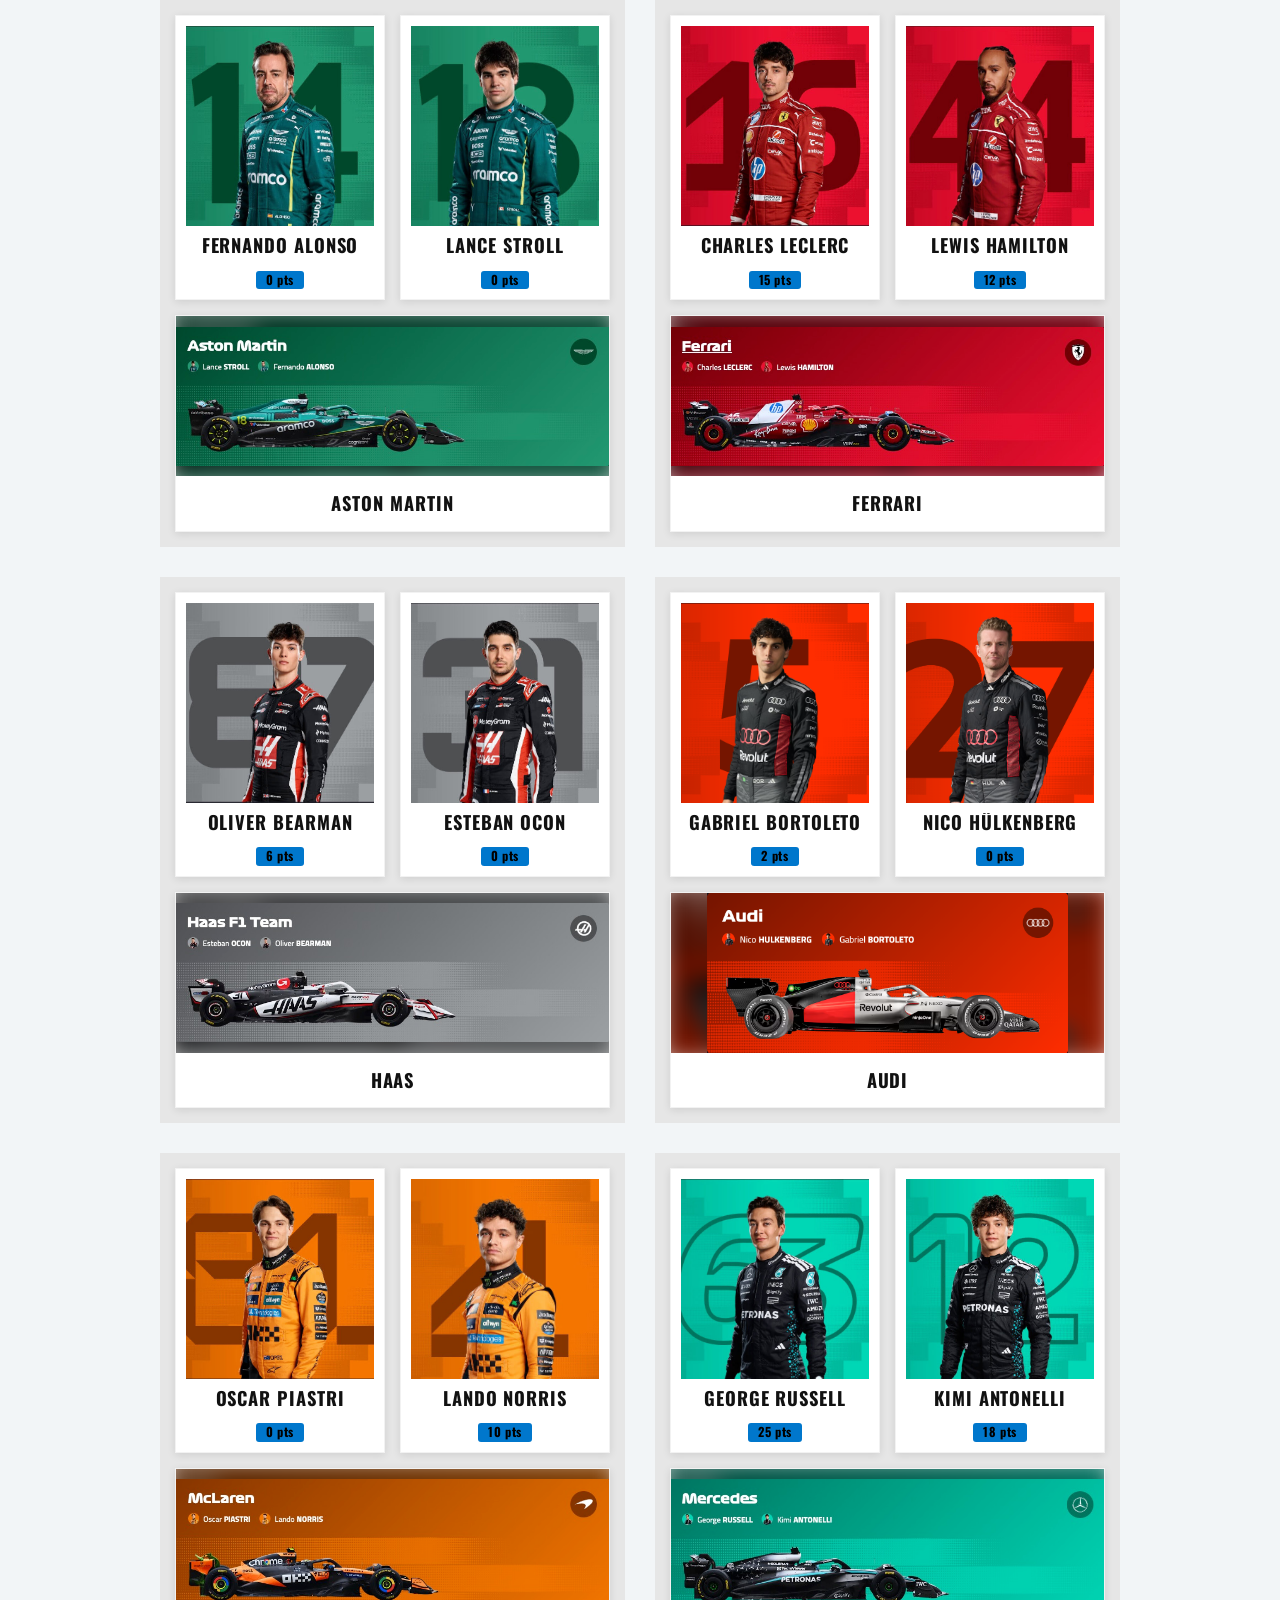
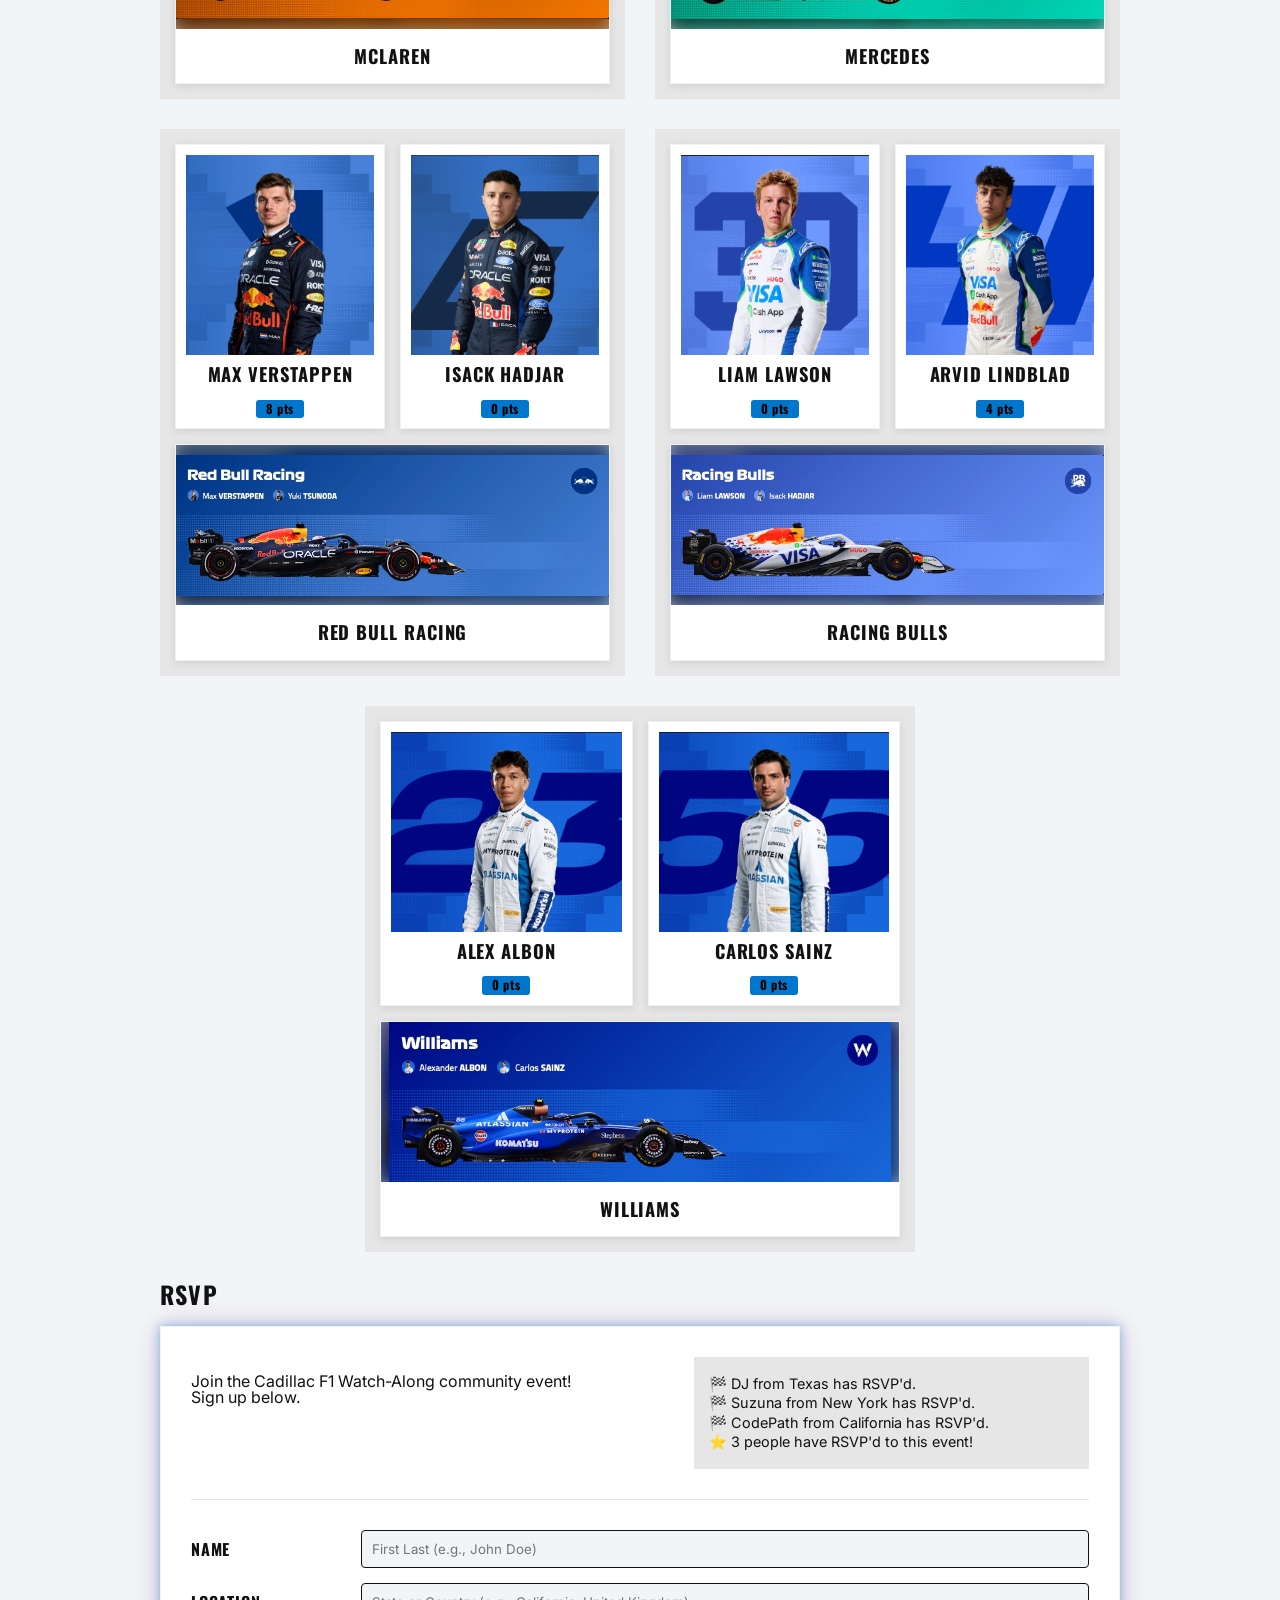
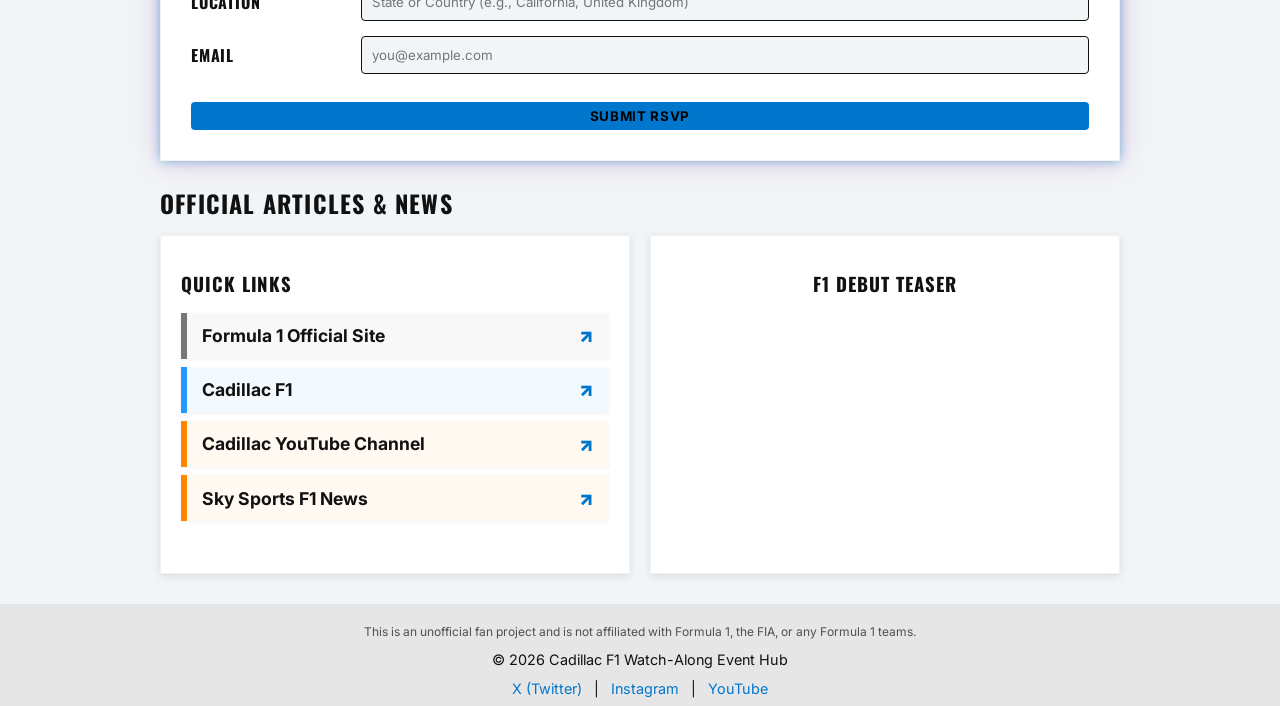
==== commit 8be019f6: "Nav: rename Predictions → The Grid, replace dead #links anchor with #rsvp Co-Authored-By: Claude Son" ====
--- a/index.html
+++ b/index.html
@@ -26,10 +26,10 @@
   <ul>
       <li><a href="#event">Event</a></li>
       <li><a href="schedule.html">Schedule</a></li>
-      <li><a href="#predictions">Predictions</a></li>
+      <li><a href="#predictions">The Grid</a></li>
       <li><a href="live.html">Live</a></li>
       <li><a href="timing.html">Timing</a></li>
-      <li><a href="#links">Links</a></li>
+      <li><a href="#rsvp">RSVP</a></li>
       <li><button id="motion-button">Reduce Motion</button></li>
       <li><button id="theme-button">Toggle Dark Mode</button></li>
   </ul>
--- a/styles.css
+++ b/styles.css
@@ -178,12 +178,12 @@
 }
 
 .navbar ul li a, #theme-button, #motion-button {
-    font-family: 'Oswald', sans-serif; 
-    font-weight: 500; 
+    font-family: 'Oswald', sans-serif;
+    font-weight: 500;
     text-transform: uppercase;
     font-size: 1rem;
-    padding: 10px 15px; 
-    border-radius: 20px;
+    padding: 10px 15px;
+    text-decoration: none;
 }
 
 /* Commented out for now. Not 100% sold on it! */
@@ -920,14 +920,6 @@
   border-radius: 3px;
 }
 
-@keyframes driver-highlight {
-  0%   { box-shadow: 0 0 0 3px var(--accent); background: rgba(220,38,38,0.12); }
-  100% { box-shadow: none; background: var(--card-bg); }
-}
-
-.driver-card--highlight {
-  animation: driver-highlight 1.5s ease-out forwards;
-}
 
 .car-row {
   width: 100%;
@@ -1962,7 +1954,7 @@
 /* Active nav link styling */
 .nav-active {
   color: #dc2626 !important;
-  border-bottom: 2px solid #dc2626;
+  box-shadow: inset 0 -2px 0 0 #dc2626;
 }
 
 /* Section footer link (e.g. "View Full Calendar" button) */
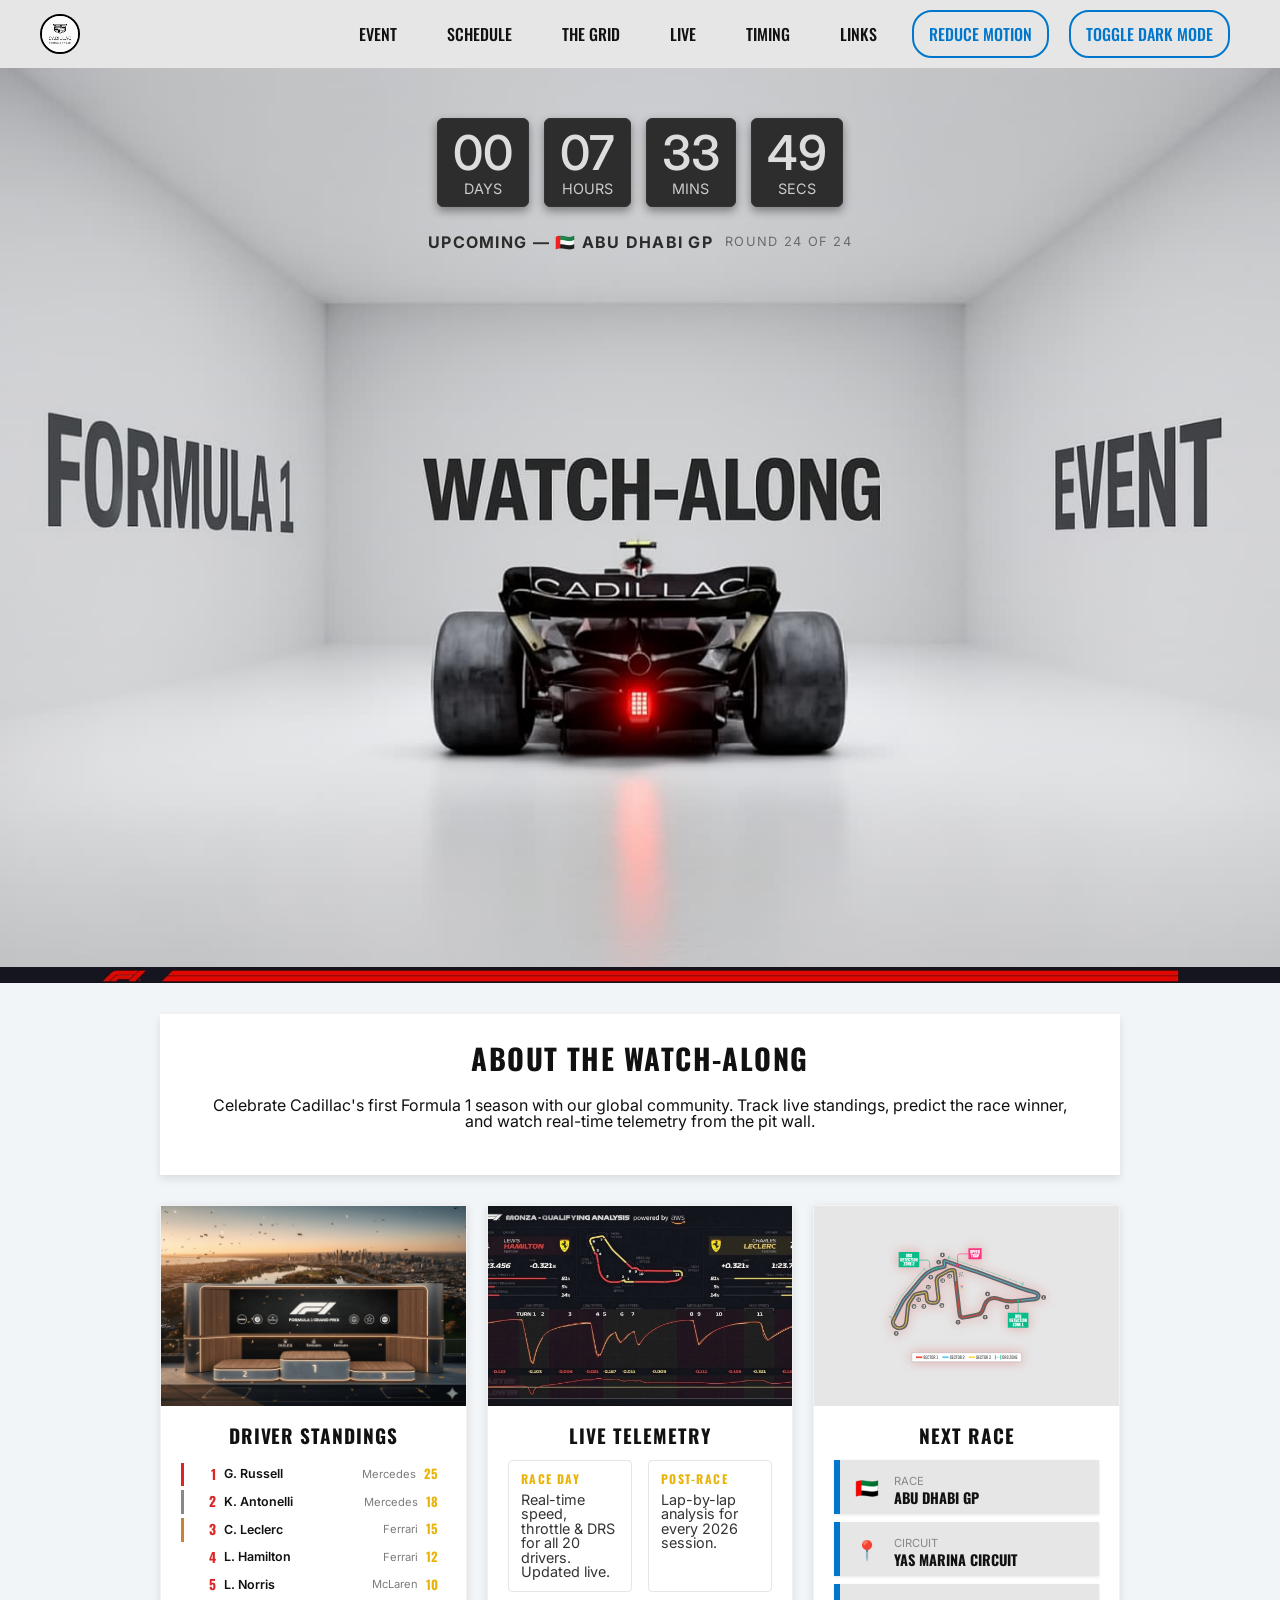
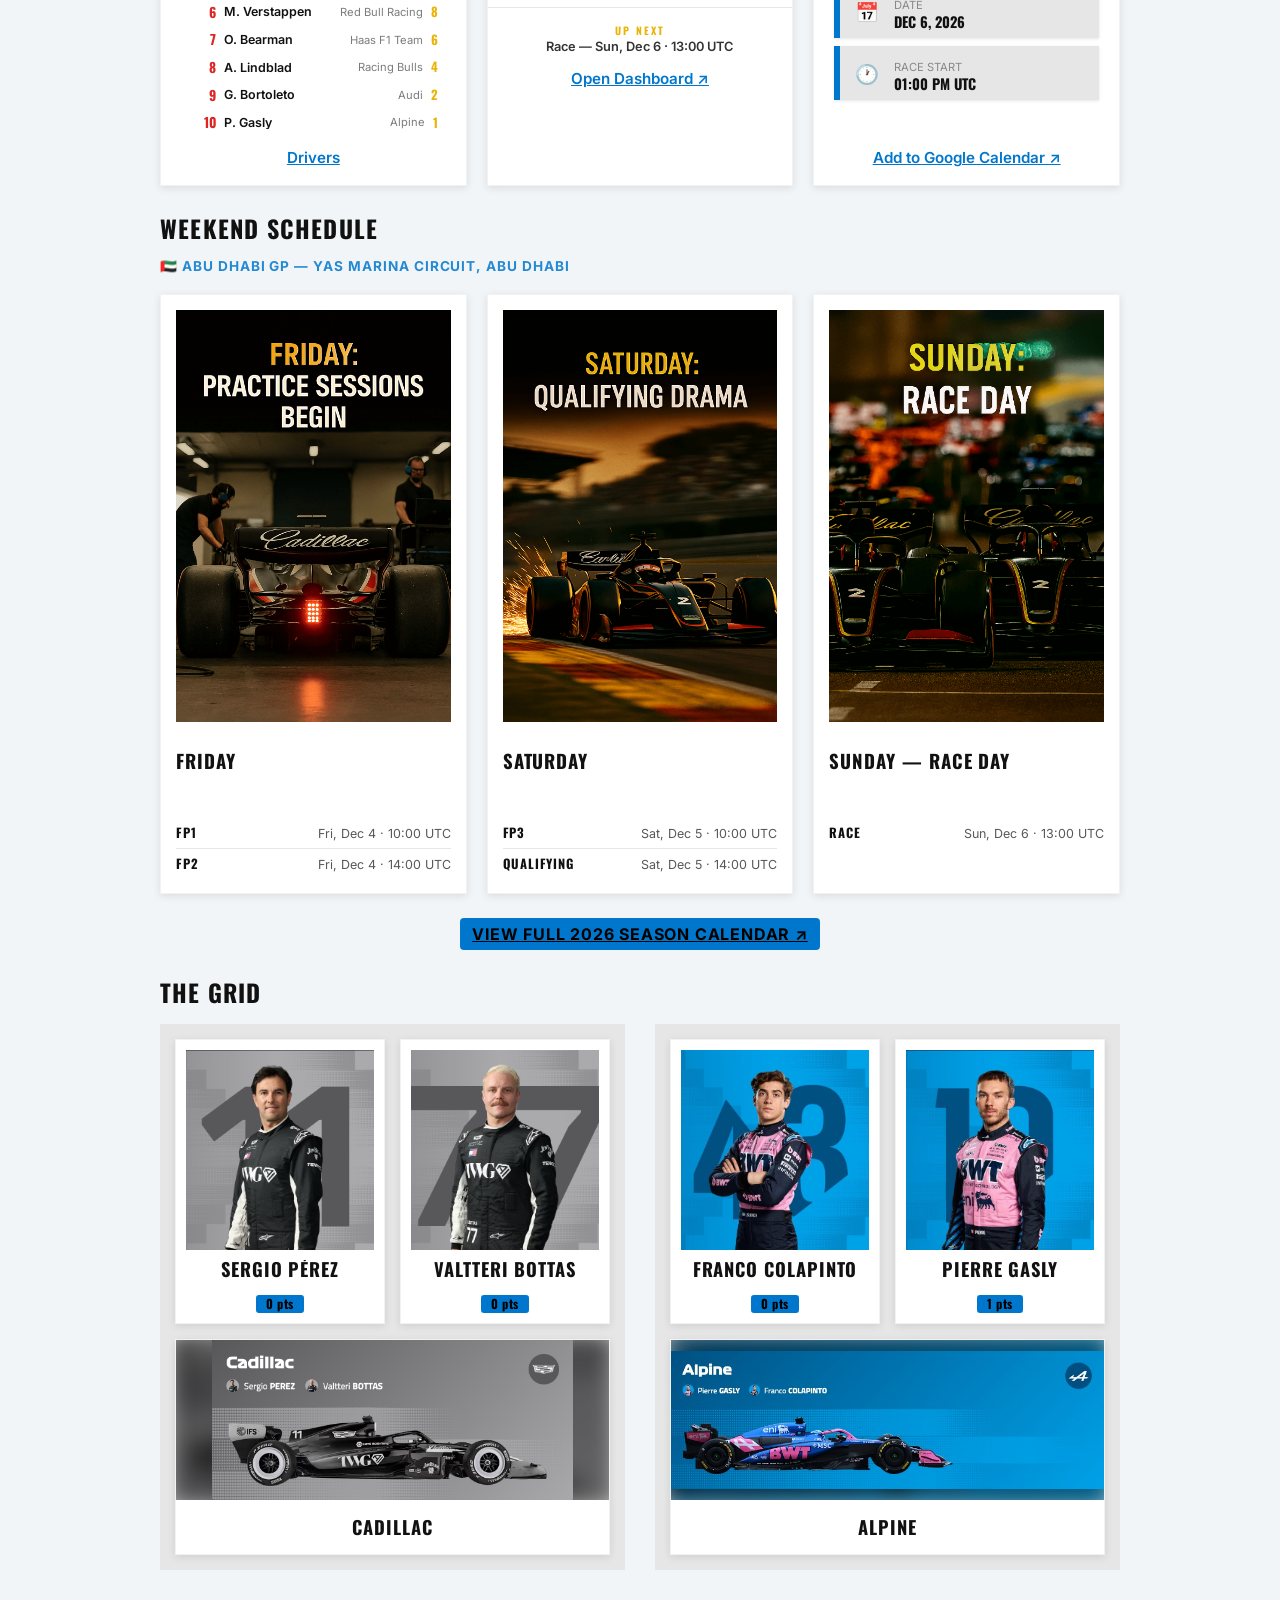
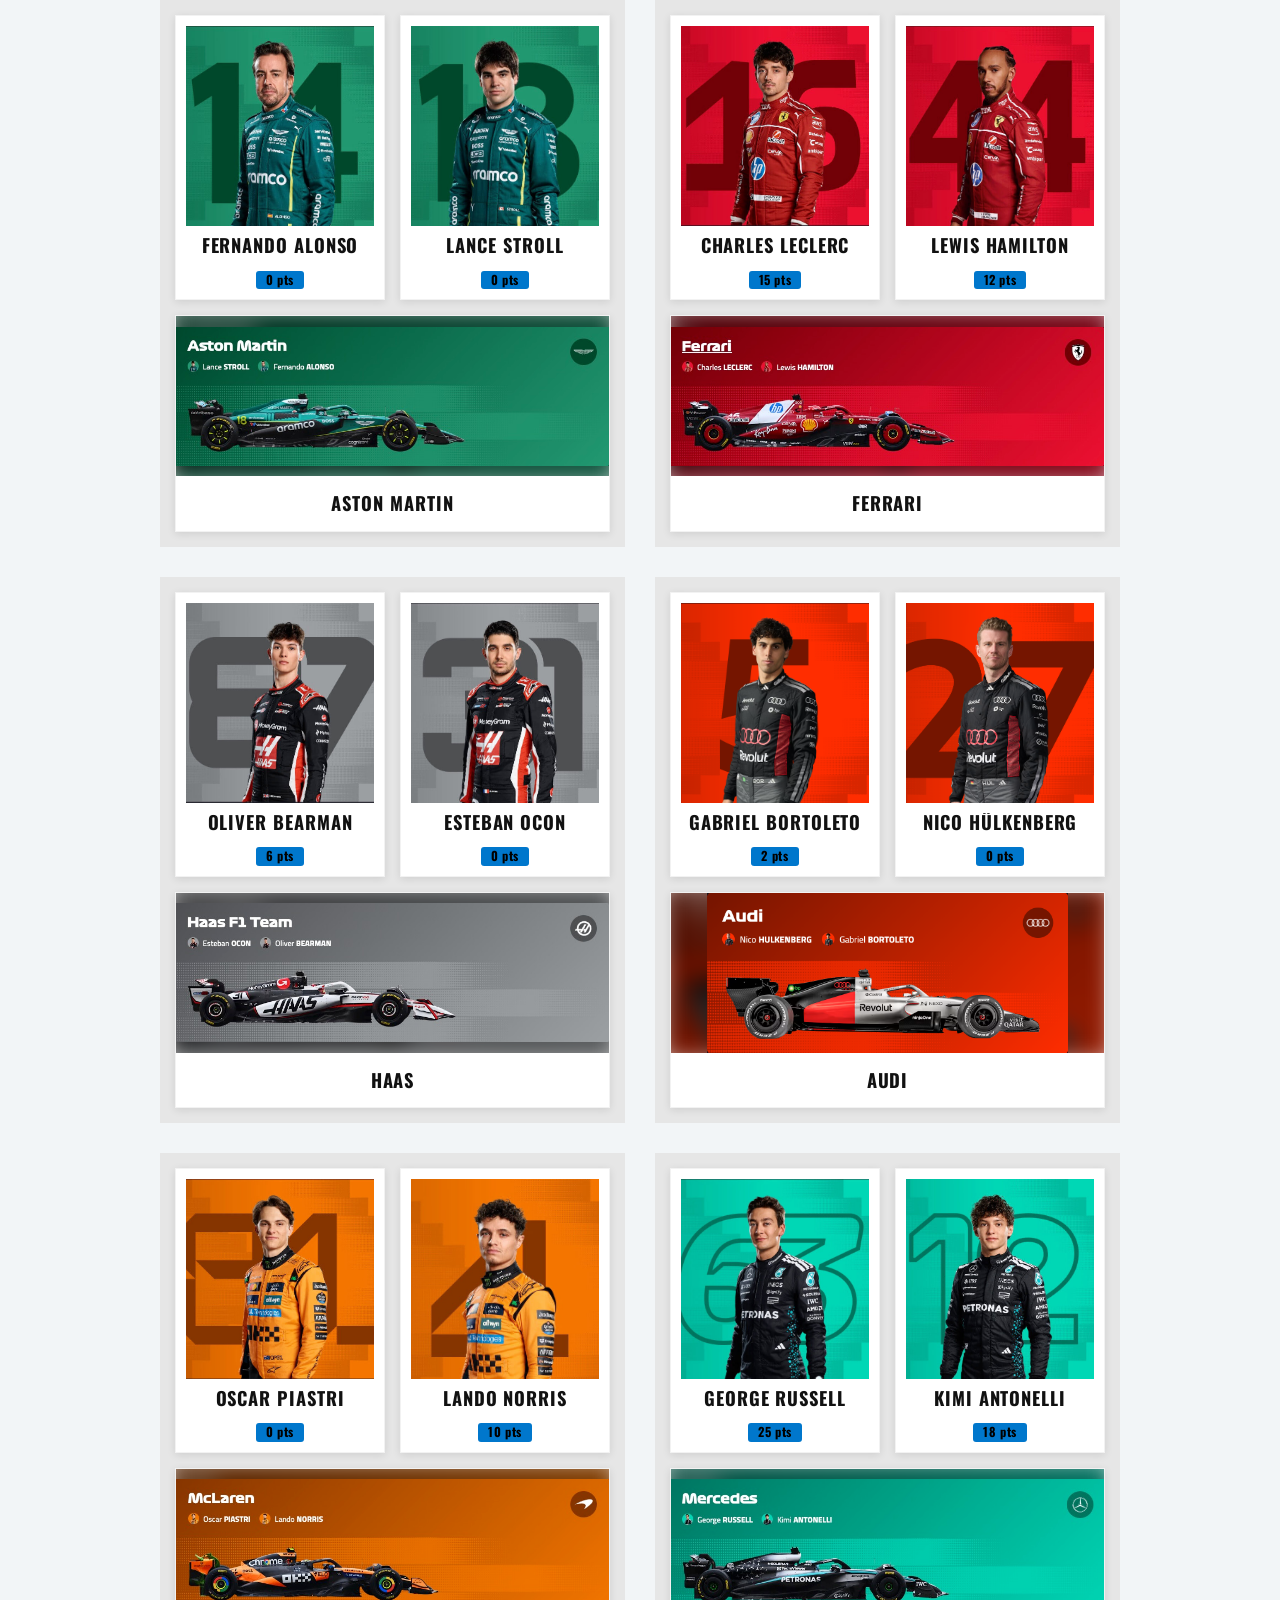
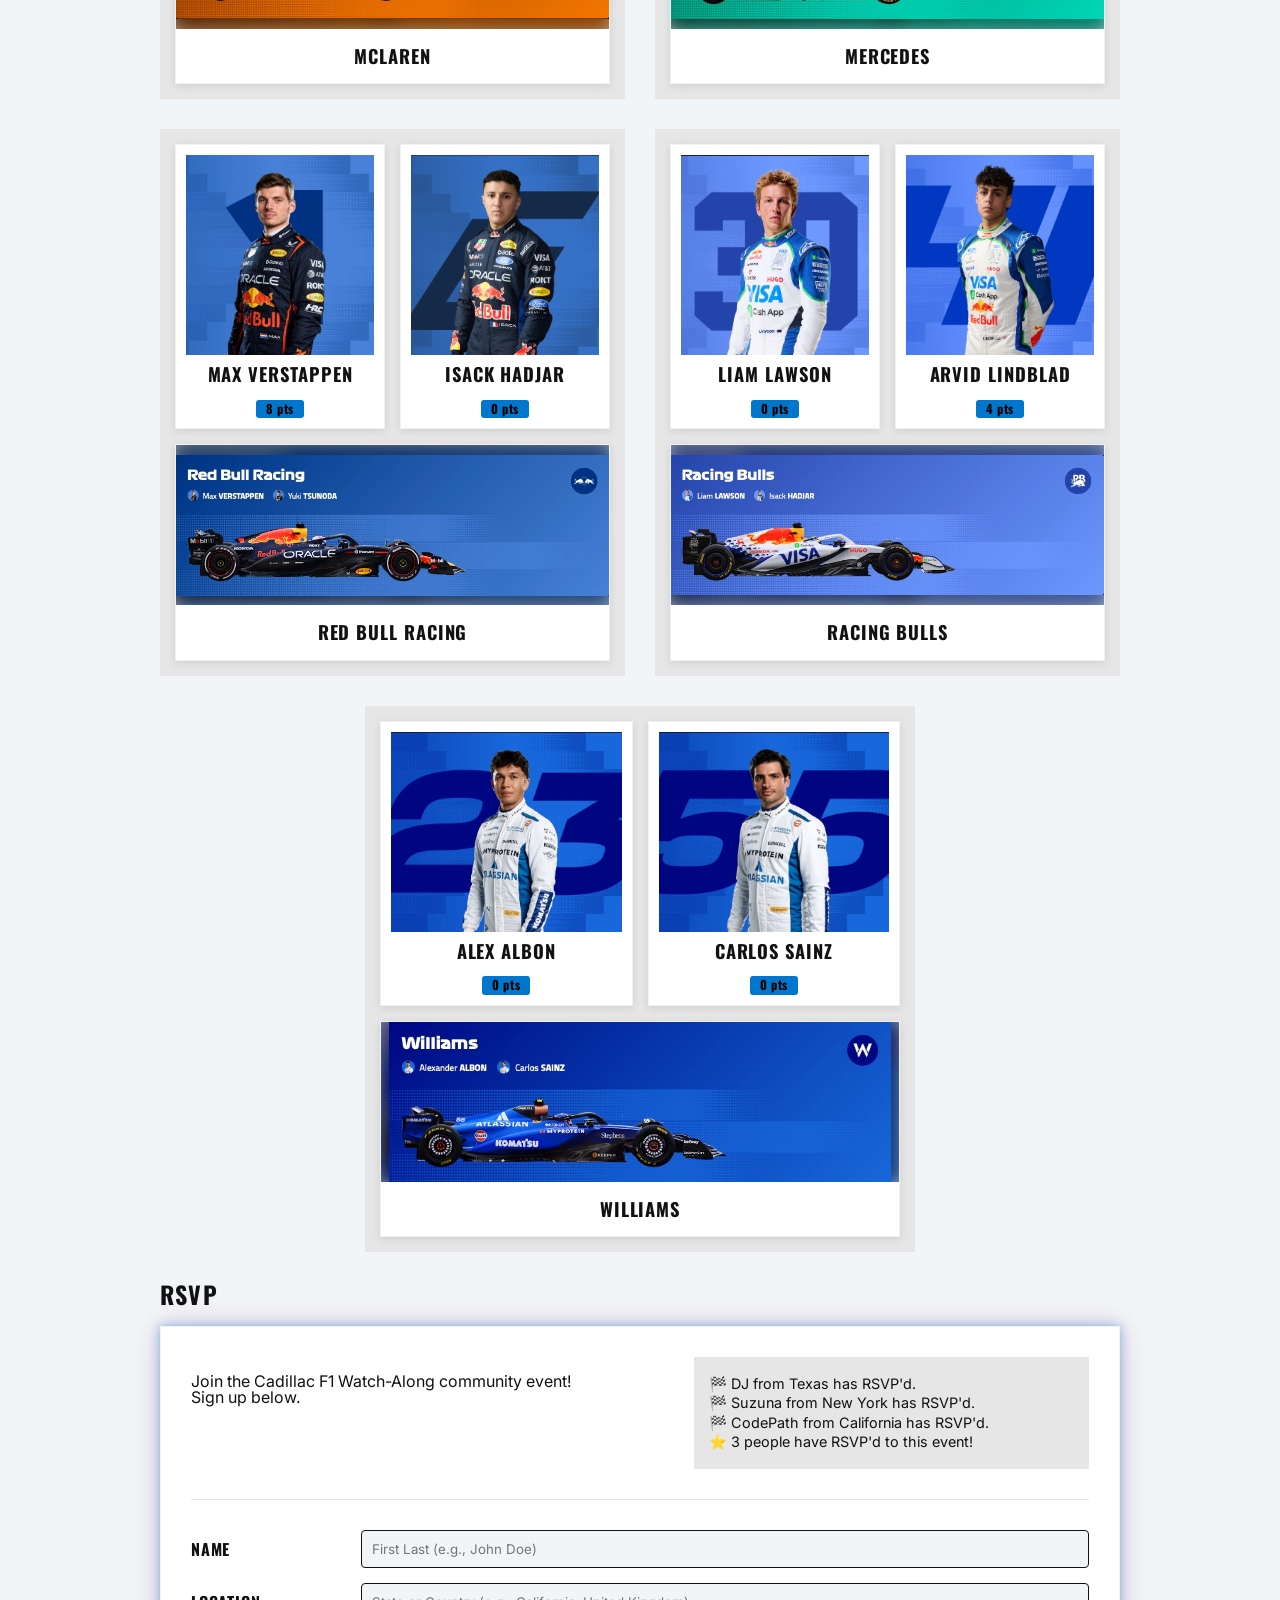
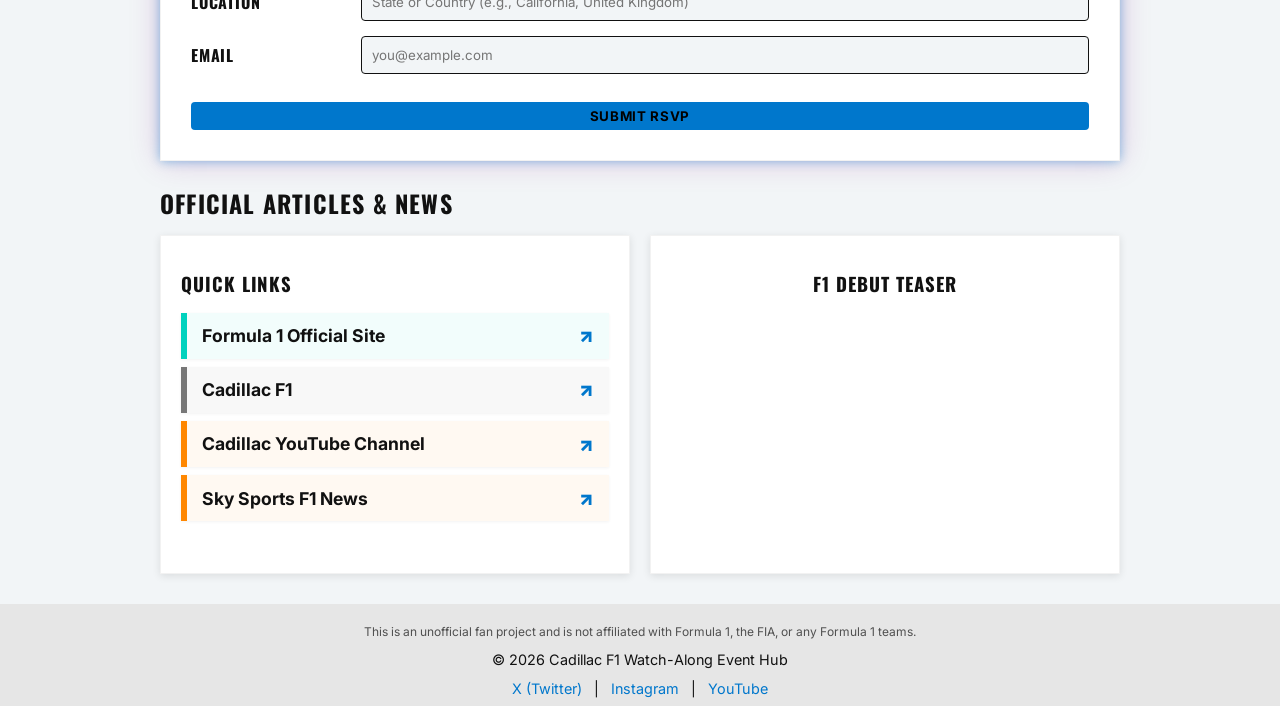
==== commit c3ad2fb0: "Restore Links nav item pointing to #links (Official Articles & News) Co-Authored-By: Claude Sonnet 4" ====
--- a/index.html
+++ b/index.html
@@ -29,7 +29,7 @@
       <li><a href="#predictions">The Grid</a></li>
       <li><a href="live.html">Live</a></li>
       <li><a href="timing.html">Timing</a></li>
-      <li><a href="#rsvp">RSVP</a></li>
+      <li><a href="#links">Links</a></li>
       <li><button id="motion-button">Reduce Motion</button></li>
       <li><button id="theme-button">Toggle Dark Mode</button></li>
   </ul>
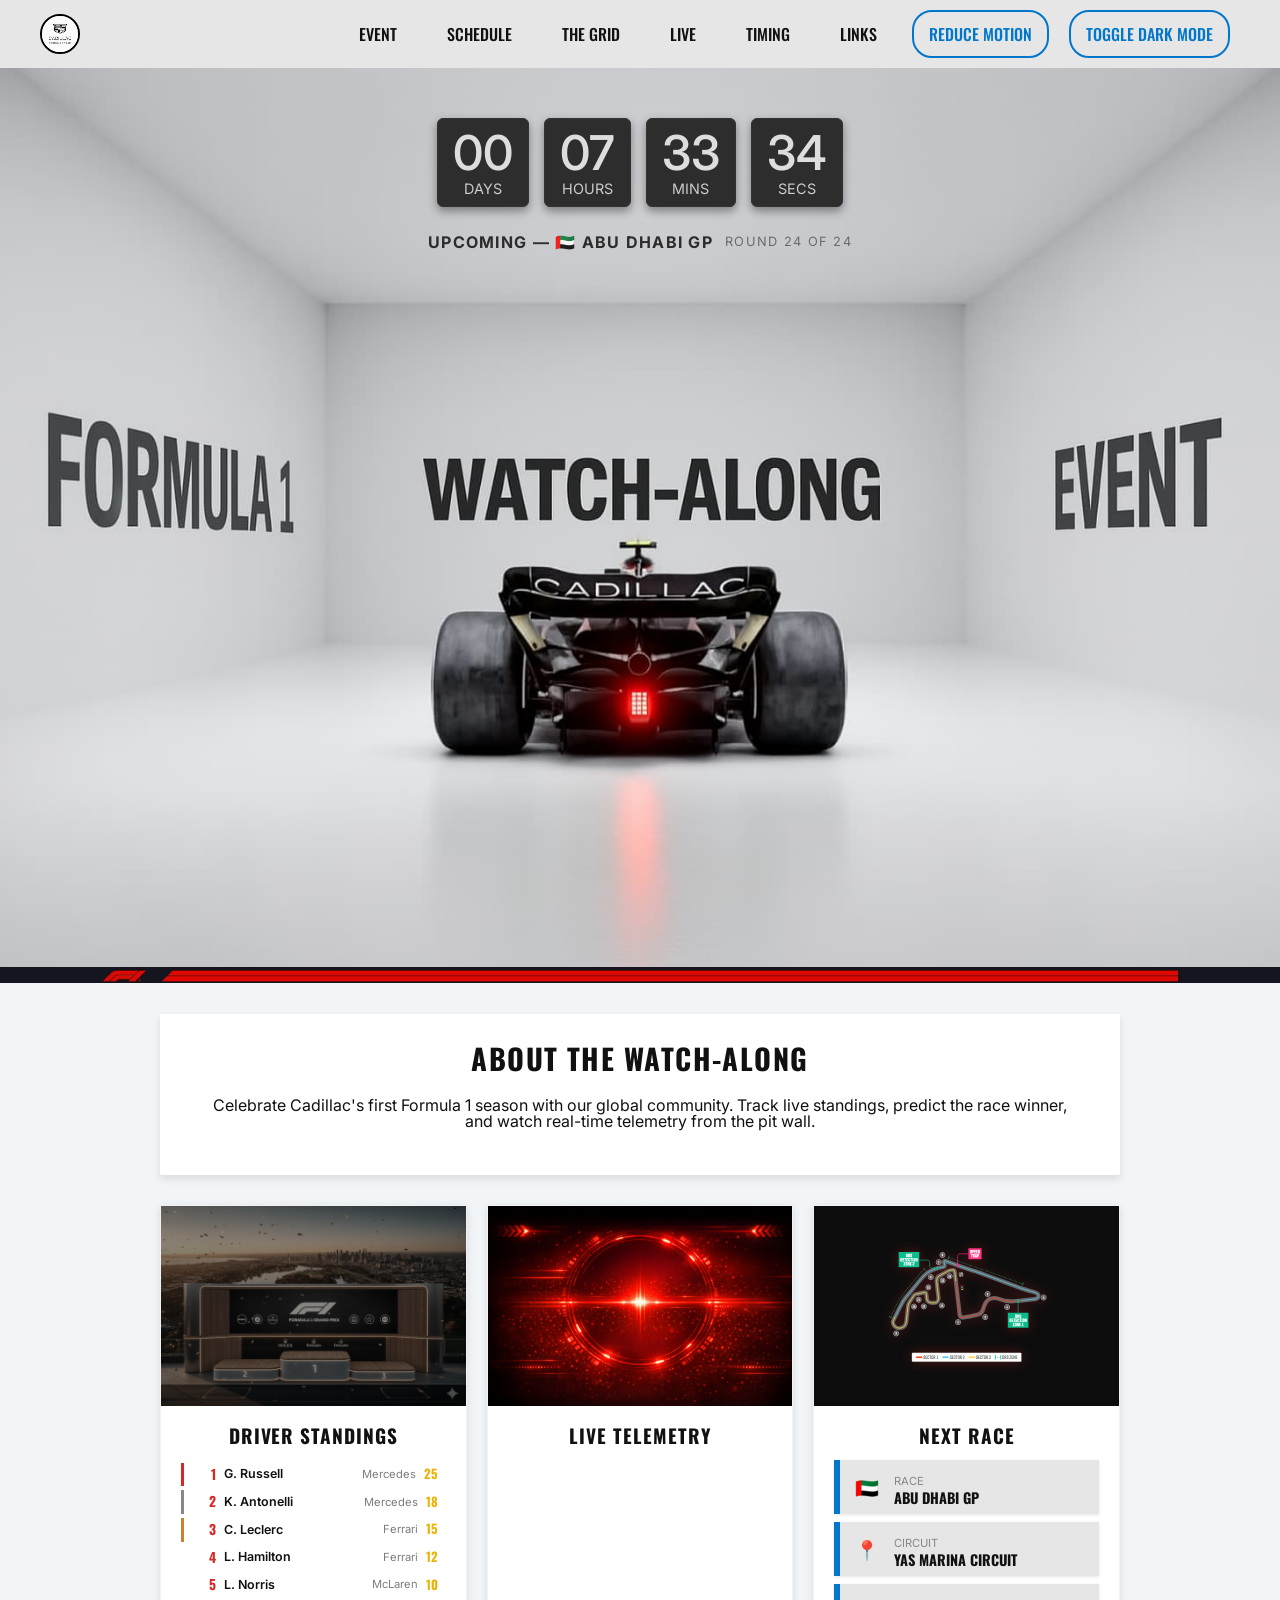
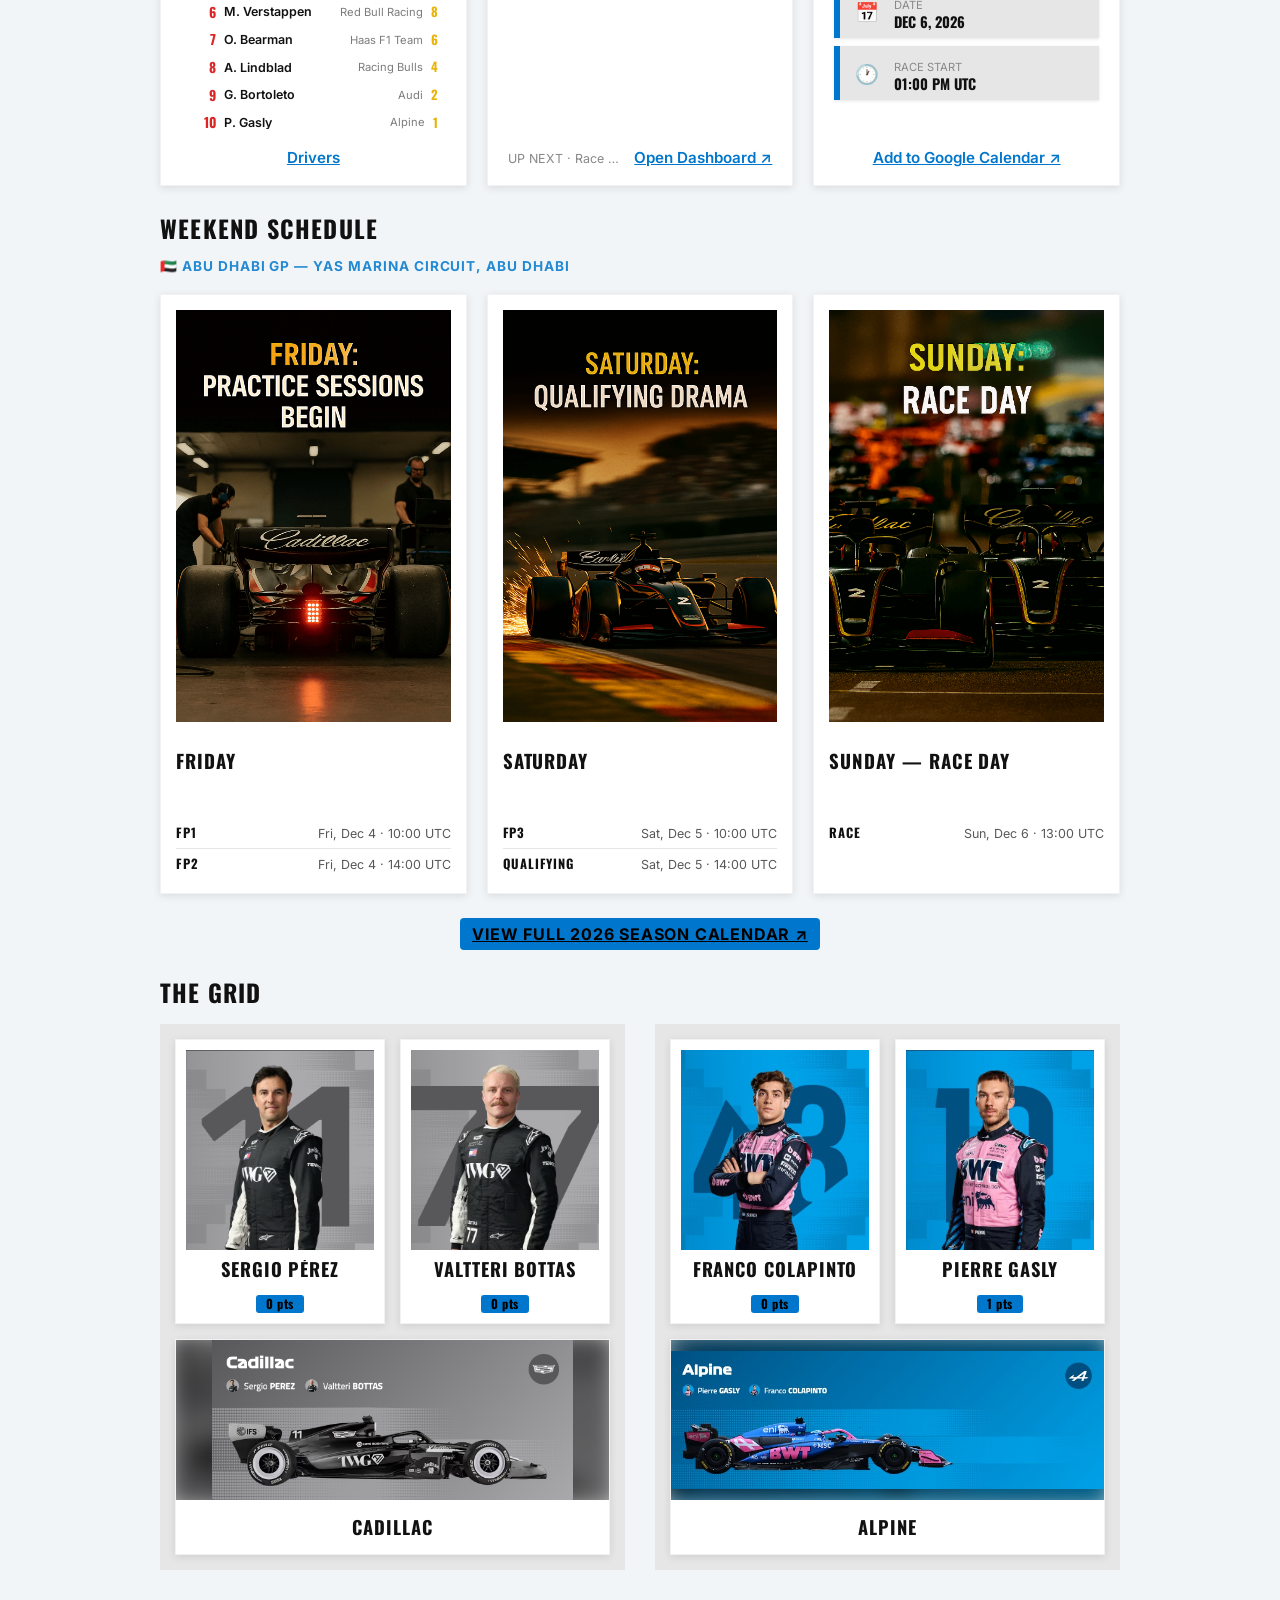
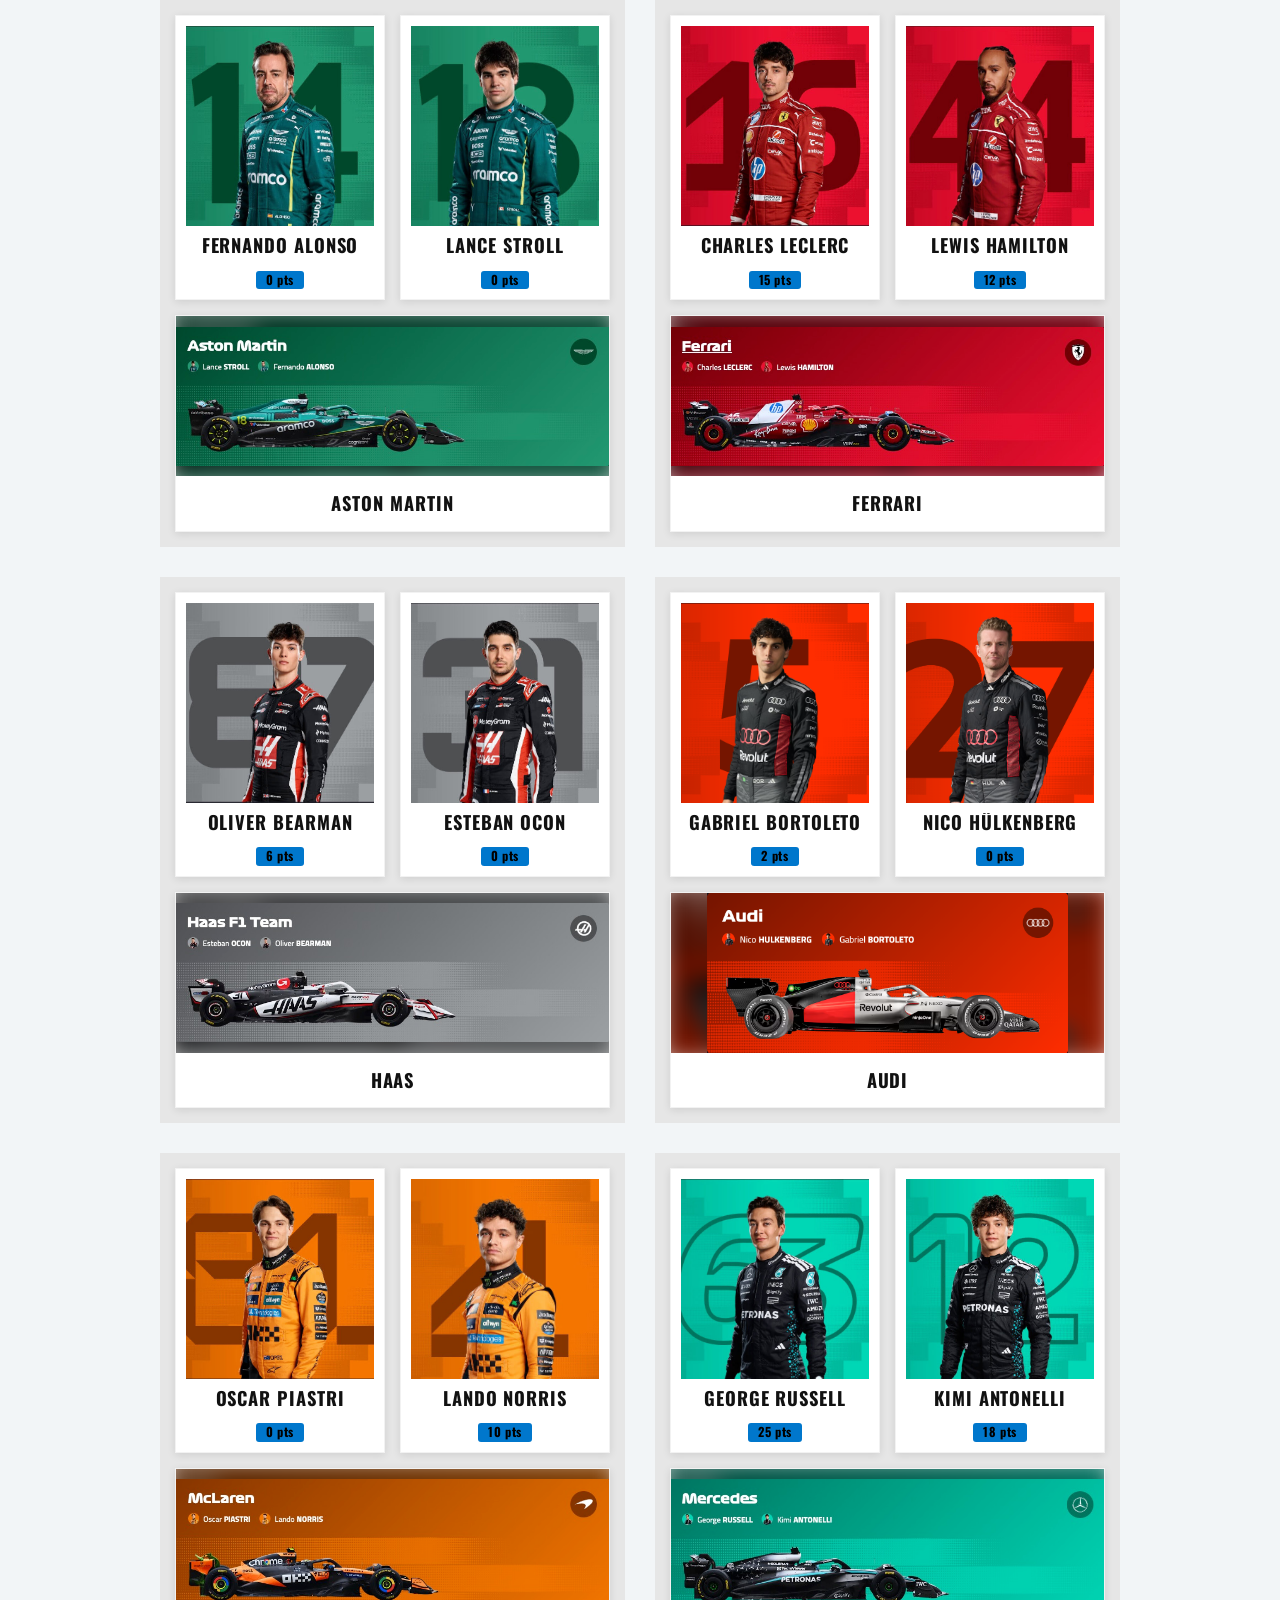
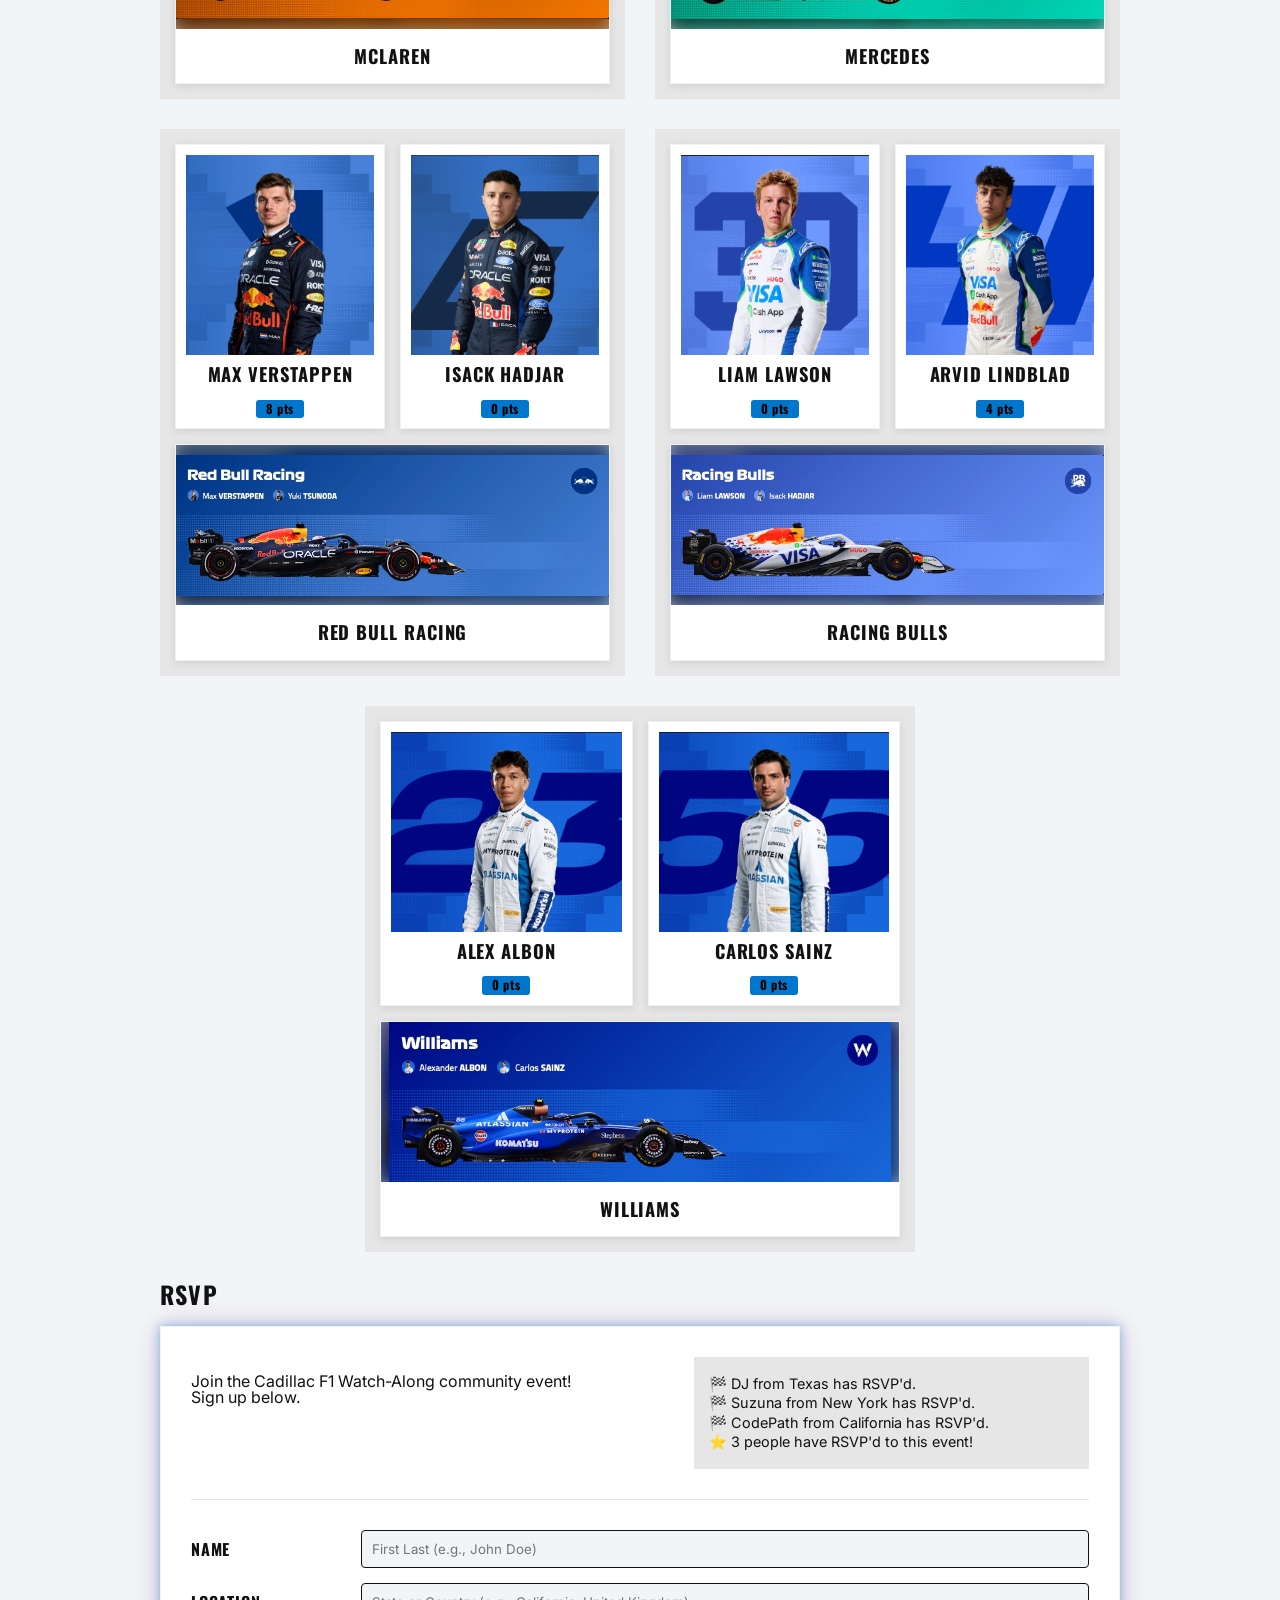
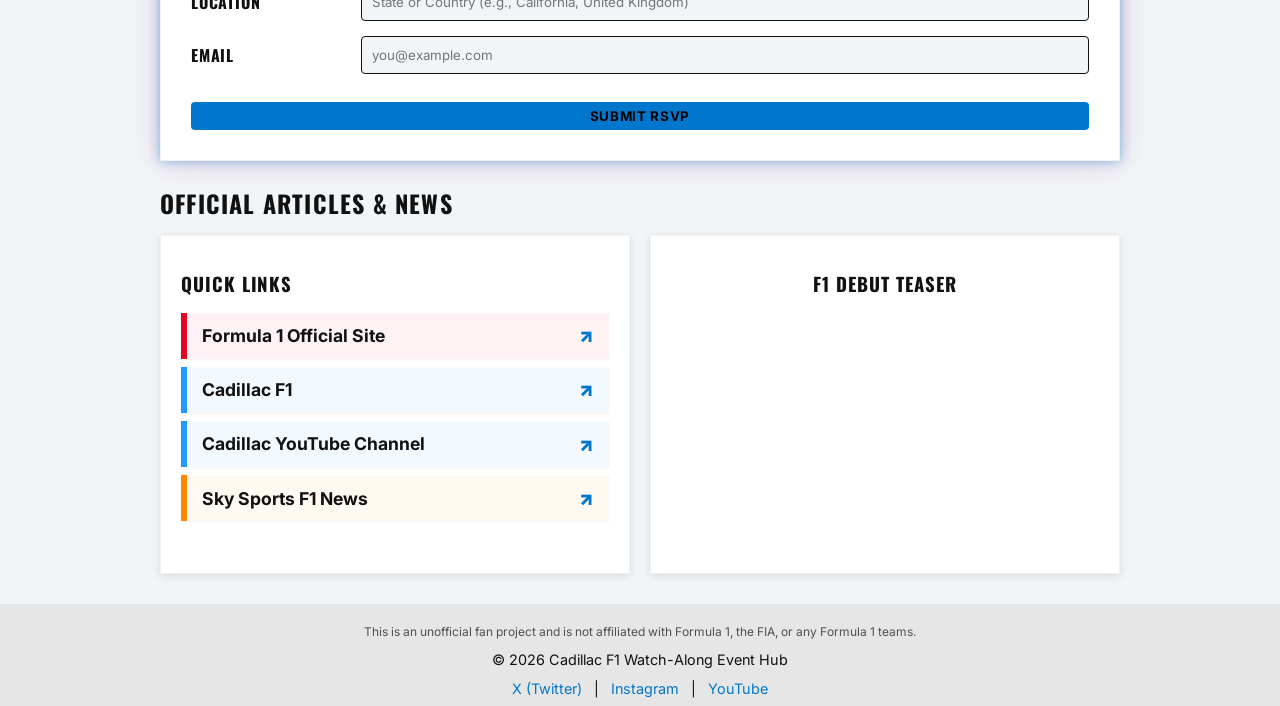
==== commit 14dcdc4e: "Redesign event grid: dark treatments + telemetry card image+overlay - Dark filter on podium.png (bri" ====
--- a/index.html
+++ b/index.html
@@ -71,23 +71,17 @@
             <a href="#predictions" class="card-bottom-link">Drivers</a>
         </div>
 
-        <!-- Card 2: Live Telemetry (replaces static fan predictions) -->
+        <!-- Card 2: Live Telemetry -->
         <div class="card telemetry-card">
-            <img src="./img/telemetry.jpeg" alt="F1 Live Telemetry" />
+            <div class="telemetry-img-wrap">
+                <img src="./img/live.png" alt="F1 Live" />
+                <div id="telemetry-live-overlay" class="telemetry-live-overlay" aria-hidden="true"></div>
+            </div>
             <h3>Live Telemetry</h3>
-            <div class="live-teaser-panels">
-              <div class="live-panel">
-                <span class="live-panel-label">Race Day</span>
-                <p>Real-time speed, throttle &amp; DRS for all 20 drivers. Updated live.</p>
-              </div>
-              <div class="live-panel">
-                <span class="live-panel-label">Post-Race</span>
-                <p>Lap-by-lap analysis for every 2026 session.</p>
-              </div>
-            </div>
-            <!-- Session strip: "UP NEXT …" at rest, pulsing LIVE during sessions -->
-            <div id="telemetry-session-strip" class="telemetry-session-strip" aria-live="polite"></div>
-            <a href="live.html" class="card-bottom-link">Open Dashboard &#x2197;</a>
+            <div class="telemetry-card-footer">
+                <span id="telemetry-session-strip" class="telemetry-session-label" aria-live="polite"></span>
+                <a href="live.html" class="card-bottom-link">Open Dashboard &#x2197;</a>
+            </div>
         </div>
 
         <!-- Card 3: Next Race calendar (dynamic) -->
--- a/styles.css
+++ b/styles.css
@@ -576,7 +576,7 @@
   align-items: center;
   justify-content: center;
   height: 200px;
-  background: var(--header-footer-bg);
+  background: #0d0d0d;
   overflow: hidden;
 }
 
@@ -707,6 +707,88 @@
   object-position: center;
   border-radius: 0;
   margin-bottom: 0;
+}
+
+/* Dark overlay treatment on podium image */
+.standings-card img {
+  filter: brightness(0.55) saturate(0.7);
+}
+
+/* Telemetry card image wrapper — positions LIVE overlay */
+.telemetry-img-wrap {
+  position: relative;
+  overflow: hidden;
+  flex-shrink: 0;
+}
+
+.telemetry-img-wrap img {
+  display: block;
+}
+
+/* Green pulsing LIVE overlay — hidden by default, shown when is-live */
+.telemetry-live-overlay {
+  display: none;
+  position: absolute;
+  inset: 0;
+  align-items: center;
+  justify-content: center;
+  font-family: 'Oswald', sans-serif;
+  font-size: 2.2rem;
+  font-weight: 700;
+  letter-spacing: 0.15em;
+  color: #fff;
+}
+
+.telemetry-live-overlay.is-live {
+  display: flex;
+}
+
+.telemetry-live-overlay::before {
+  content: '';
+  position: absolute;
+  inset: 0;
+  background: rgba(0, 0, 0, 0.45);
+}
+
+.telemetry-live-overlay span {
+  position: relative;
+  z-index: 1;
+  color: #22c55e;
+  animation: live-pulse 1.4s ease-in-out infinite;
+  text-shadow: 0 0 18px rgba(34, 197, 94, 0.7);
+}
+
+@keyframes live-pulse {
+  0%, 100% { opacity: 1; }
+  50% { opacity: 0.55; }
+}
+
+/* Telemetry card footer — session label + link side by side */
+.telemetry-card-footer {
+  display: flex;
+  align-items: center;
+  justify-content: space-between;
+  gap: 8px;
+  padding: 0 20px 20px 20px;
+  flex-grow: 1;
+  align-items: flex-end;
+}
+
+.telemetry-session-label {
+  font-family: 'Inter', sans-serif;
+  font-size: 0.78rem;
+  color: #888;
+  flex: 1;
+  min-width: 0;
+  overflow: hidden;
+  text-overflow: ellipsis;
+  white-space: nowrap;
+}
+
+/* Override card-bottom-link padding when inside telemetry footer */
+.telemetry-card-footer .card-bottom-link {
+  padding: 0;
+  flex-shrink: 0;
 }
 
 /* Uniform H3 styling across all cards */
@@ -2070,20 +2152,7 @@
 }
 
 /* ==============================================
-   TELEMETRY CARD (inline in event grid)
-   ============================================== */
-.telemetry-card .live-teaser-panels {
-  margin: 0;
-  padding: 0 20px 15px 20px;
-  grid-template-columns: 1fr 1fr;
-}
-
-.telemetry-card .live-panel {
-  padding: 0.75rem;
-}
-
-/* ==============================================
-   TELEMETRY SESSION STRIP
+   TELEMETRY SESSION STRIP (legacy — kept for live.html strip variants)
    ============================================== */
 .telemetry-session-strip {
   border-top: 1px solid var(--header-footer-bg);
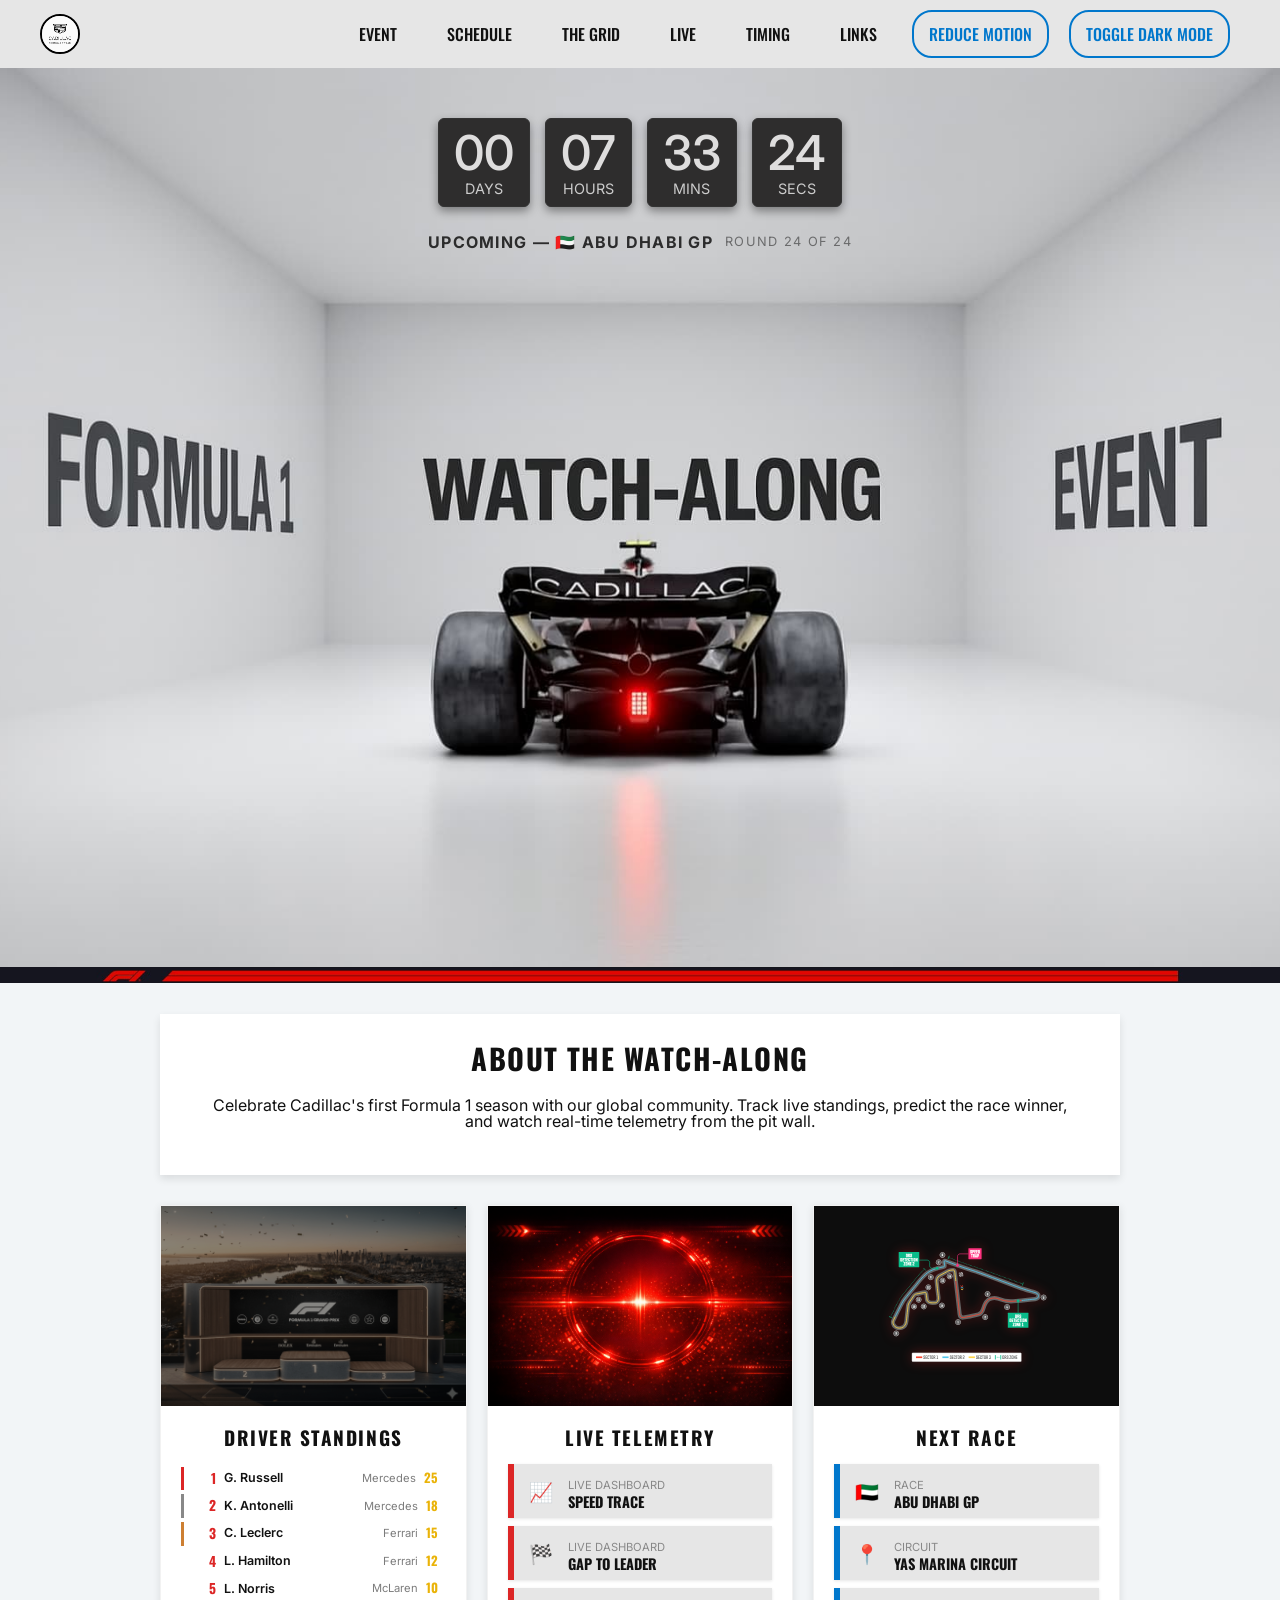
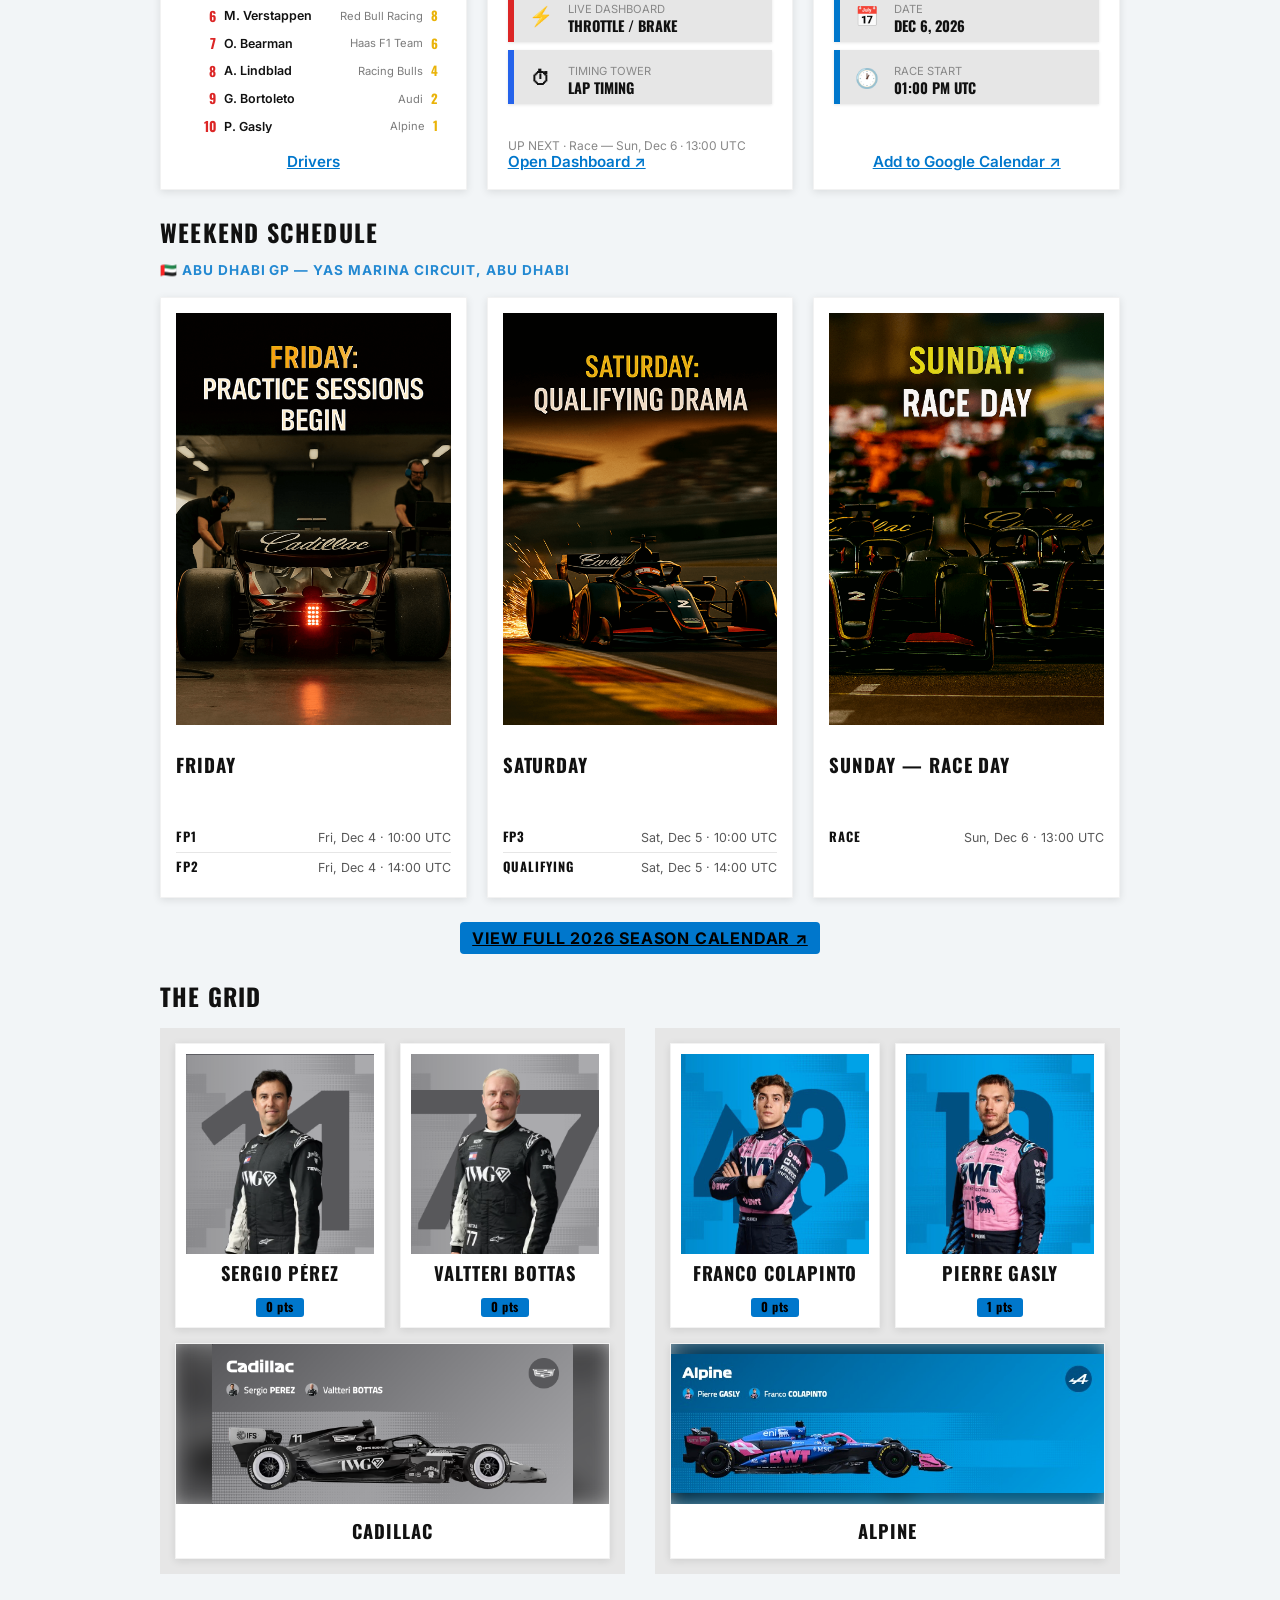
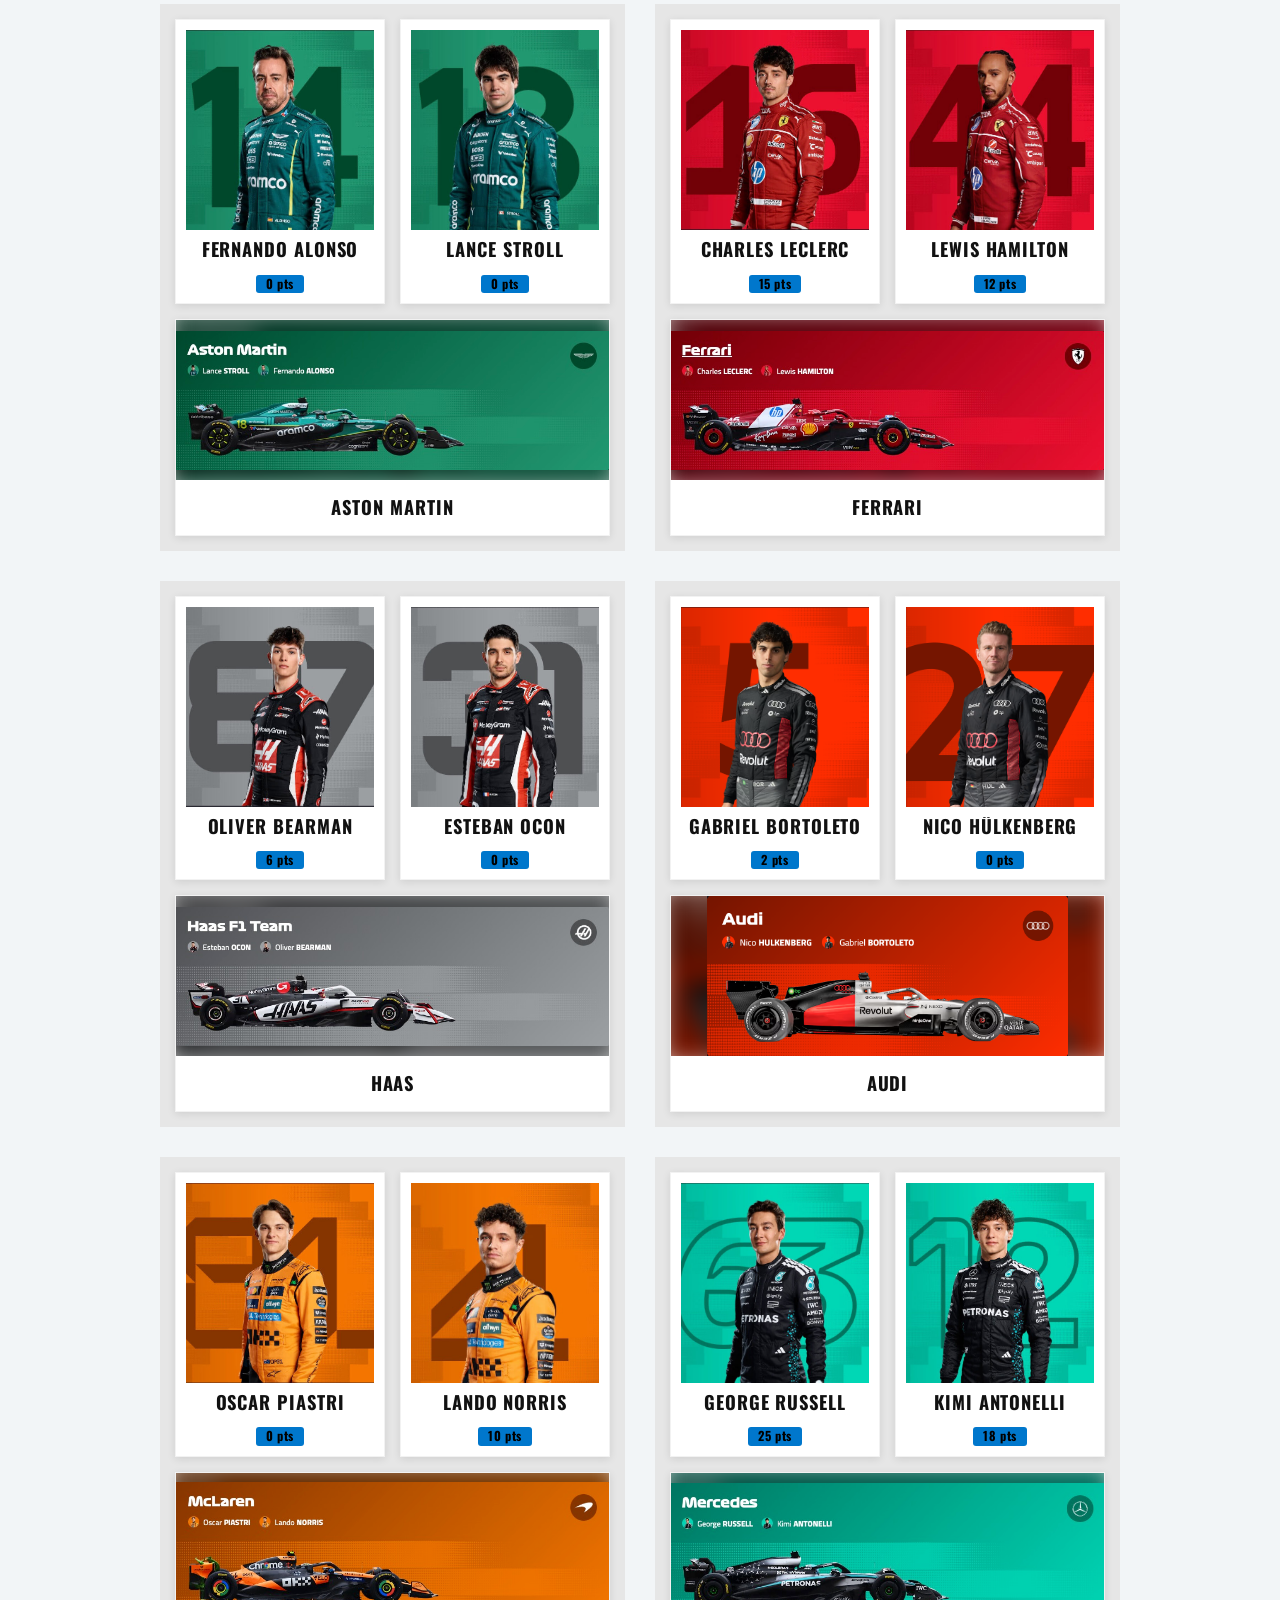
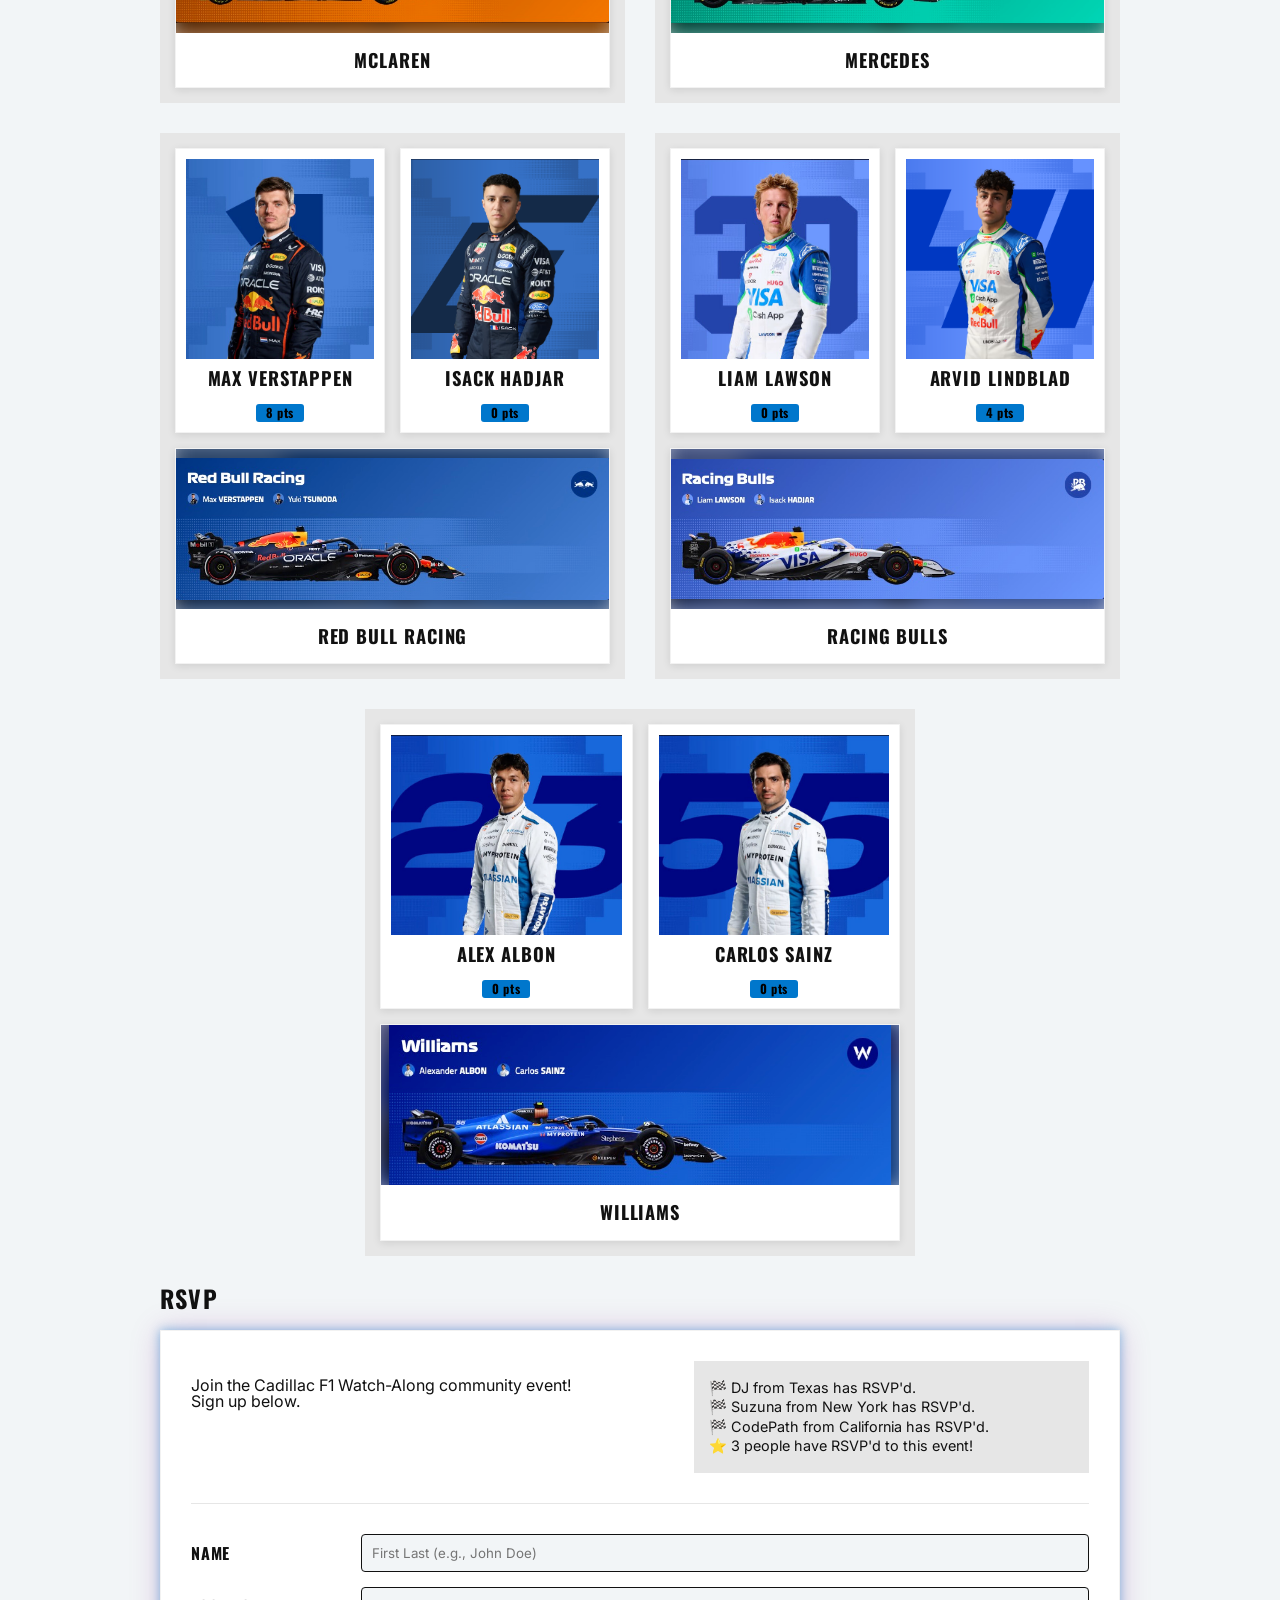
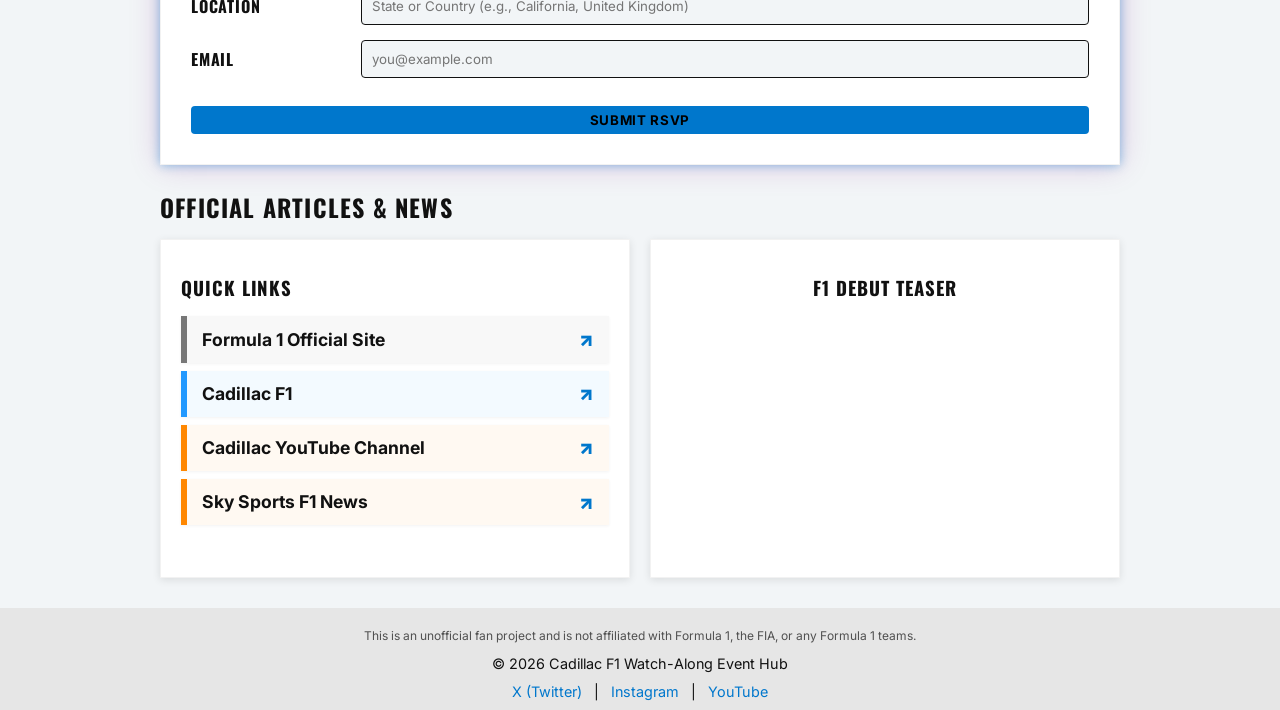
==== commit 8b07eed6: "Add telemetry slats to middle card; stack session label above link - Four card-content-item slats (S" ====
--- a/index.html
+++ b/index.html
@@ -78,6 +78,36 @@
                 <div id="telemetry-live-overlay" class="telemetry-live-overlay" aria-hidden="true"></div>
             </div>
             <h3>Live Telemetry</h3>
+            <div class="card-content-list">
+              <a href="live.html" class="card-content-item card-content-link" style="border-color:#dc2626;">
+                <span class="content-icon">📈</span>
+                <div class="content-text">
+                  <span class="content-label">Live Dashboard</span>
+                  <span class="content-name">Speed Trace</span>
+                </div>
+              </a>
+              <a href="live.html" class="card-content-item card-content-link" style="border-color:#dc2626;">
+                <span class="content-icon">🏁</span>
+                <div class="content-text">
+                  <span class="content-label">Live Dashboard</span>
+                  <span class="content-name">Gap to Leader</span>
+                </div>
+              </a>
+              <a href="live.html" class="card-content-item card-content-link" style="border-color:#dc2626;">
+                <span class="content-icon">⚡</span>
+                <div class="content-text">
+                  <span class="content-label">Live Dashboard</span>
+                  <span class="content-name">Throttle / Brake</span>
+                </div>
+              </a>
+              <a href="timing.html" class="card-content-item card-content-link" style="border-color:#2563eb;">
+                <span class="content-icon">⏱</span>
+                <div class="content-text">
+                  <span class="content-label">Timing Tower</span>
+                  <span class="content-name">Lap Timing</span>
+                </div>
+              </a>
+            </div>
             <div class="telemetry-card-footer">
                 <span id="telemetry-session-strip" class="telemetry-session-label" aria-live="polite"></span>
                 <a href="live.html" class="card-bottom-link">Open Dashboard &#x2197;</a>
--- a/styles.css
+++ b/styles.css
@@ -733,10 +733,9 @@
   align-items: center;
   justify-content: center;
   font-family: 'Oswald', sans-serif;
-  font-size: 2.2rem;
-  font-weight: 700;
-  letter-spacing: 0.15em;
-  color: #fff;
+  font-size: 3.2rem;
+  font-weight: 700;
+  letter-spacing: 0.2em;
 }
 
 .telemetry-live-overlay.is-live {
@@ -747,60 +746,84 @@
   content: '';
   position: absolute;
   inset: 0;
-  background: rgba(0, 0, 0, 0.45);
+  background: rgba(0, 0, 0, 0.55);
 }
 
 .telemetry-live-overlay span {
   position: relative;
   z-index: 1;
-  color: #22c55e;
-  animation: live-pulse 1.4s ease-in-out infinite;
-  text-shadow: 0 0 18px rgba(34, 197, 94, 0.7);
-}
-
-@keyframes live-pulse {
-  0%, 100% { opacity: 1; }
-  50% { opacity: 0.55; }
-}
-
-/* Telemetry card footer — session label + link side by side */
+  color: #4ade80;
+  animation: live-overlay-pulse 1.1s ease-in-out infinite;
+  text-shadow:
+    0 0 10px  rgba(74, 222, 128, 1),
+    0 0 30px  rgba(74, 222, 128, 0.85),
+    0 0 60px  rgba(74, 222, 128, 0.55),
+    0 0 100px rgba(74, 222, 128, 0.3);
+}
+
+@keyframes live-overlay-pulse {
+  0%, 100% {
+    opacity: 1;
+    transform: scale(1);
+    text-shadow:
+      0 0 10px  rgba(74, 222, 128, 1),
+      0 0 30px  rgba(74, 222, 128, 0.85),
+      0 0 60px  rgba(74, 222, 128, 0.55),
+      0 0 100px rgba(74, 222, 128, 0.3);
+  }
+  50% {
+    opacity: 0.7;
+    transform: scale(0.96);
+    text-shadow:
+      0 0 6px   rgba(74, 222, 128, 0.6),
+      0 0 18px  rgba(74, 222, 128, 0.4),
+      0 0 40px  rgba(74, 222, 128, 0.25),
+      0 0 70px  rgba(74, 222, 128, 0.12);
+  }
+}
+
+/* Telemetry card footer — session label stacked above link */
 .telemetry-card-footer {
   display: flex;
-  align-items: center;
-  justify-content: space-between;
-  gap: 8px;
-  padding: 0 20px 20px 20px;
-  flex-grow: 1;
-  align-items: flex-end;
+  flex-direction: column;
+  align-items: flex-start;
+  gap: 2px;
+  padding: 10px 20px 20px 20px;
 }
 
 .telemetry-session-label {
   font-family: 'Inter', sans-serif;
-  font-size: 0.78rem;
+  font-size: 0.75rem;
   color: #888;
-  flex: 1;
-  min-width: 0;
-  overflow: hidden;
-  text-overflow: ellipsis;
-  white-space: nowrap;
+  min-height: 1em;
 }
 
 /* Override card-bottom-link padding when inside telemetry footer */
 .telemetry-card-footer .card-bottom-link {
   padding: 0;
-  flex-shrink: 0;
-}
-
-/* Uniform H3 styling across all cards */
+}
+
+/* Slat items used as links */
+a.card-content-item {
+  text-decoration: none;
+  color: inherit;
+  display: flex;
+}
+
+/* Uniform H3 styling across all cards — exact match, no inherited drift */
 .standings-card h3,
 .telemetry-card h3,
 .calendar-card h3 {
   font-family: 'Oswald', sans-serif;
+  font-weight: 700;
+  font-size: 1.2rem;
   text-transform: uppercase;
-  font-size: 1.2rem;
+  letter-spacing: 0.08em;
+  color: var(--text);
   margin: 0;
   padding: 20px 20px 15px 20px;
   text-align: center;
+  line-height: 1.2;
 }
 
 /* Unified content list container */
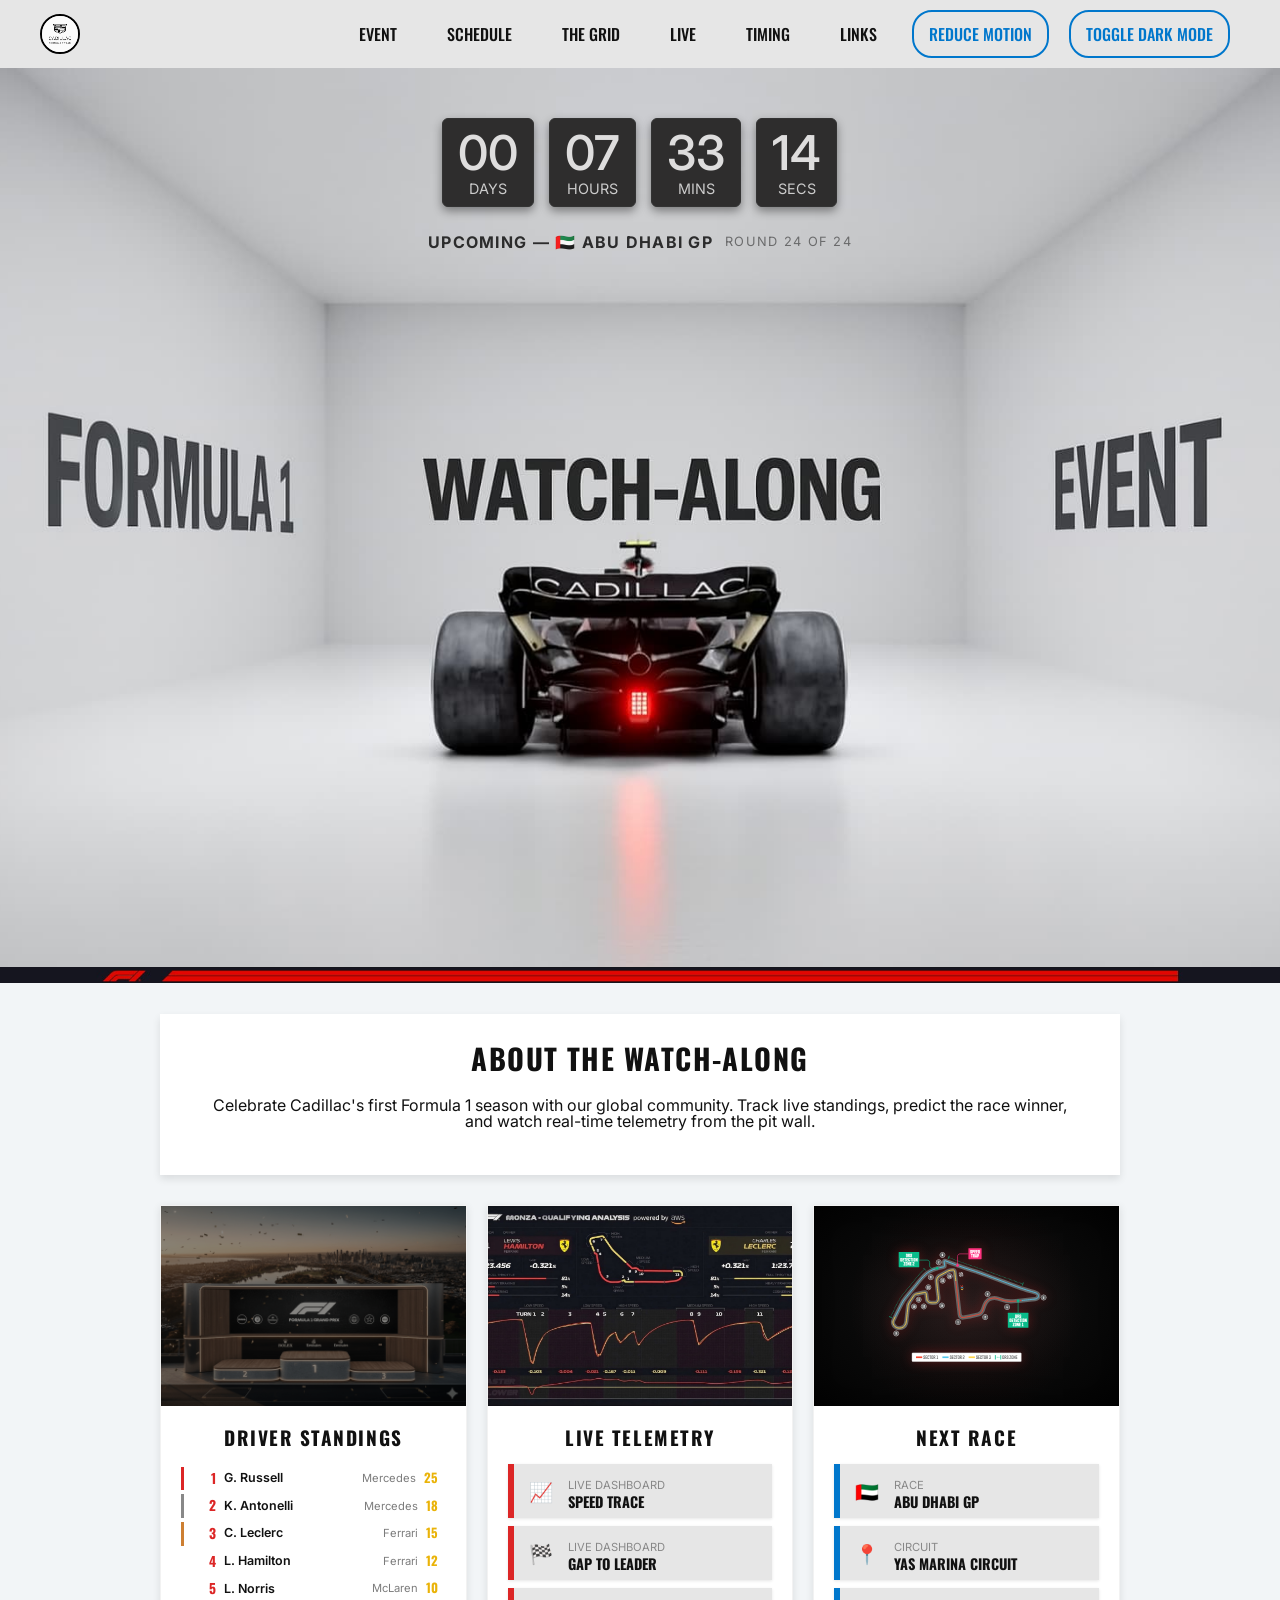
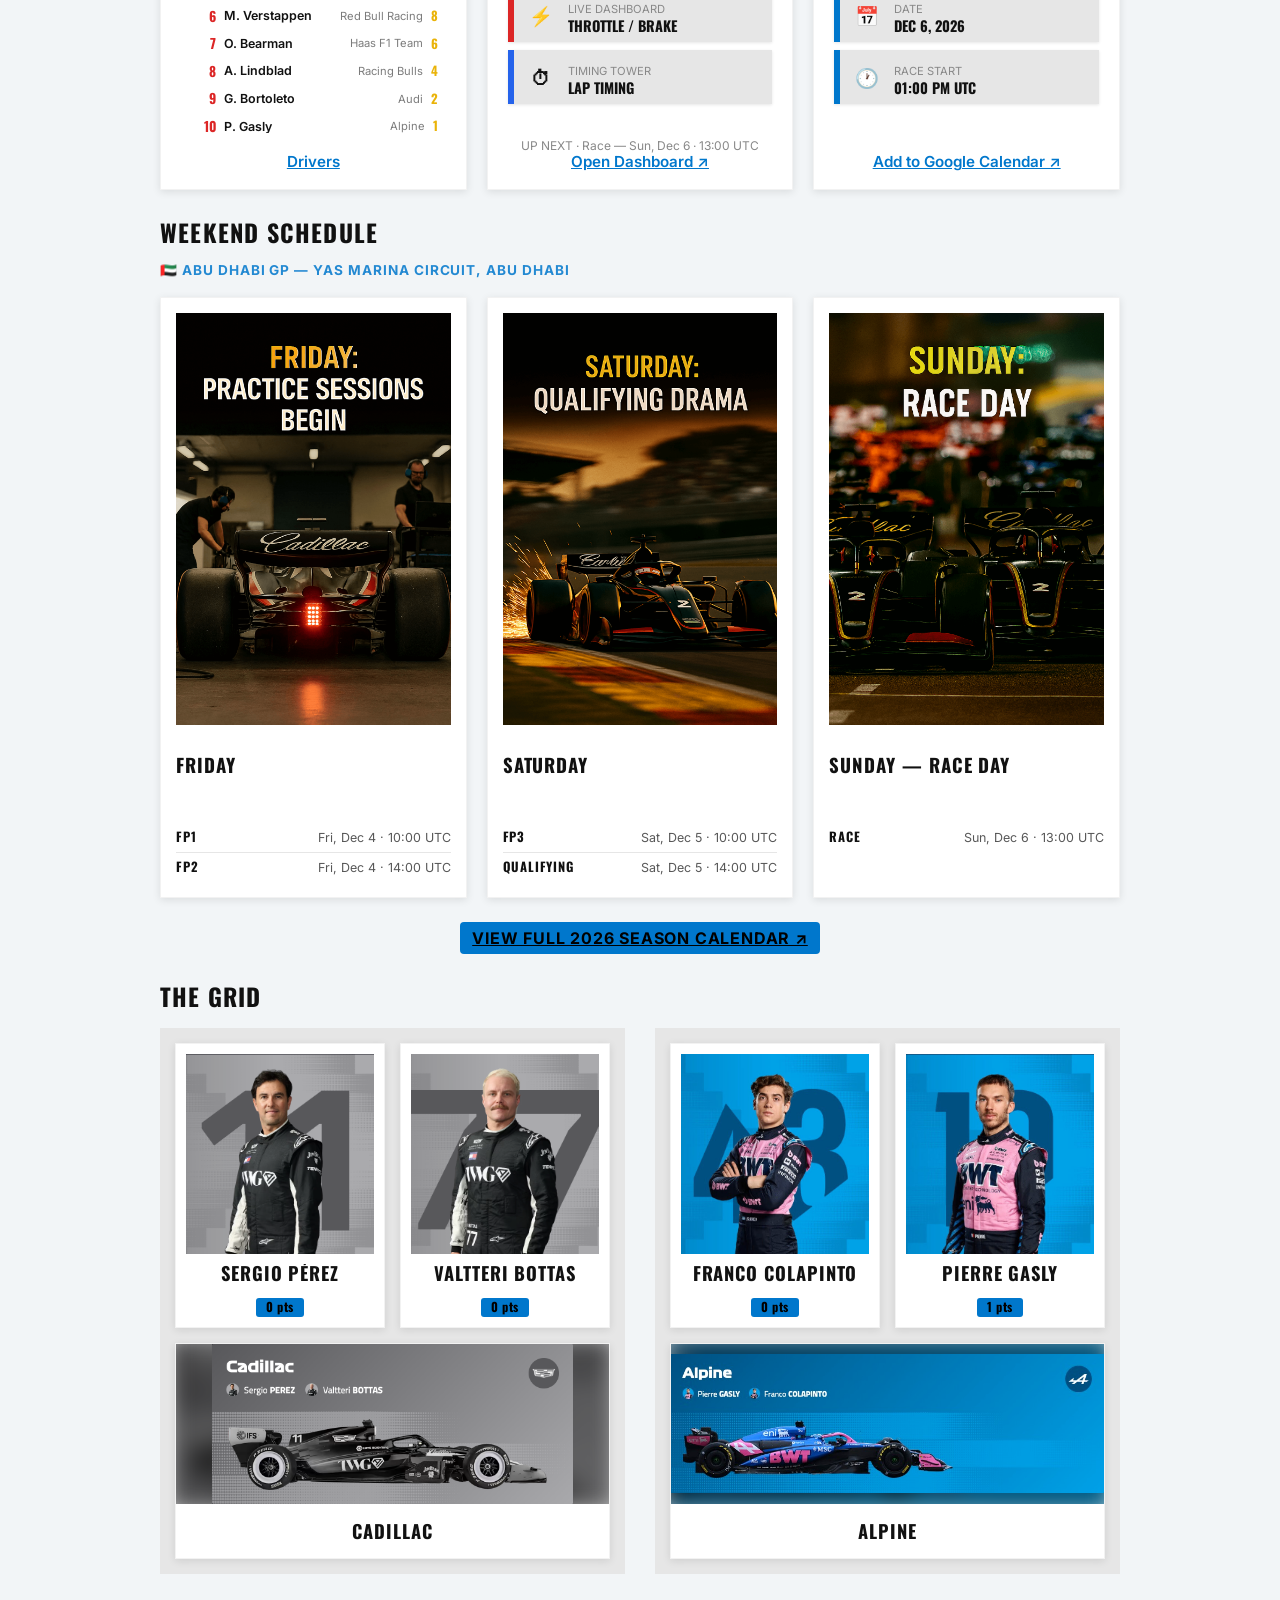
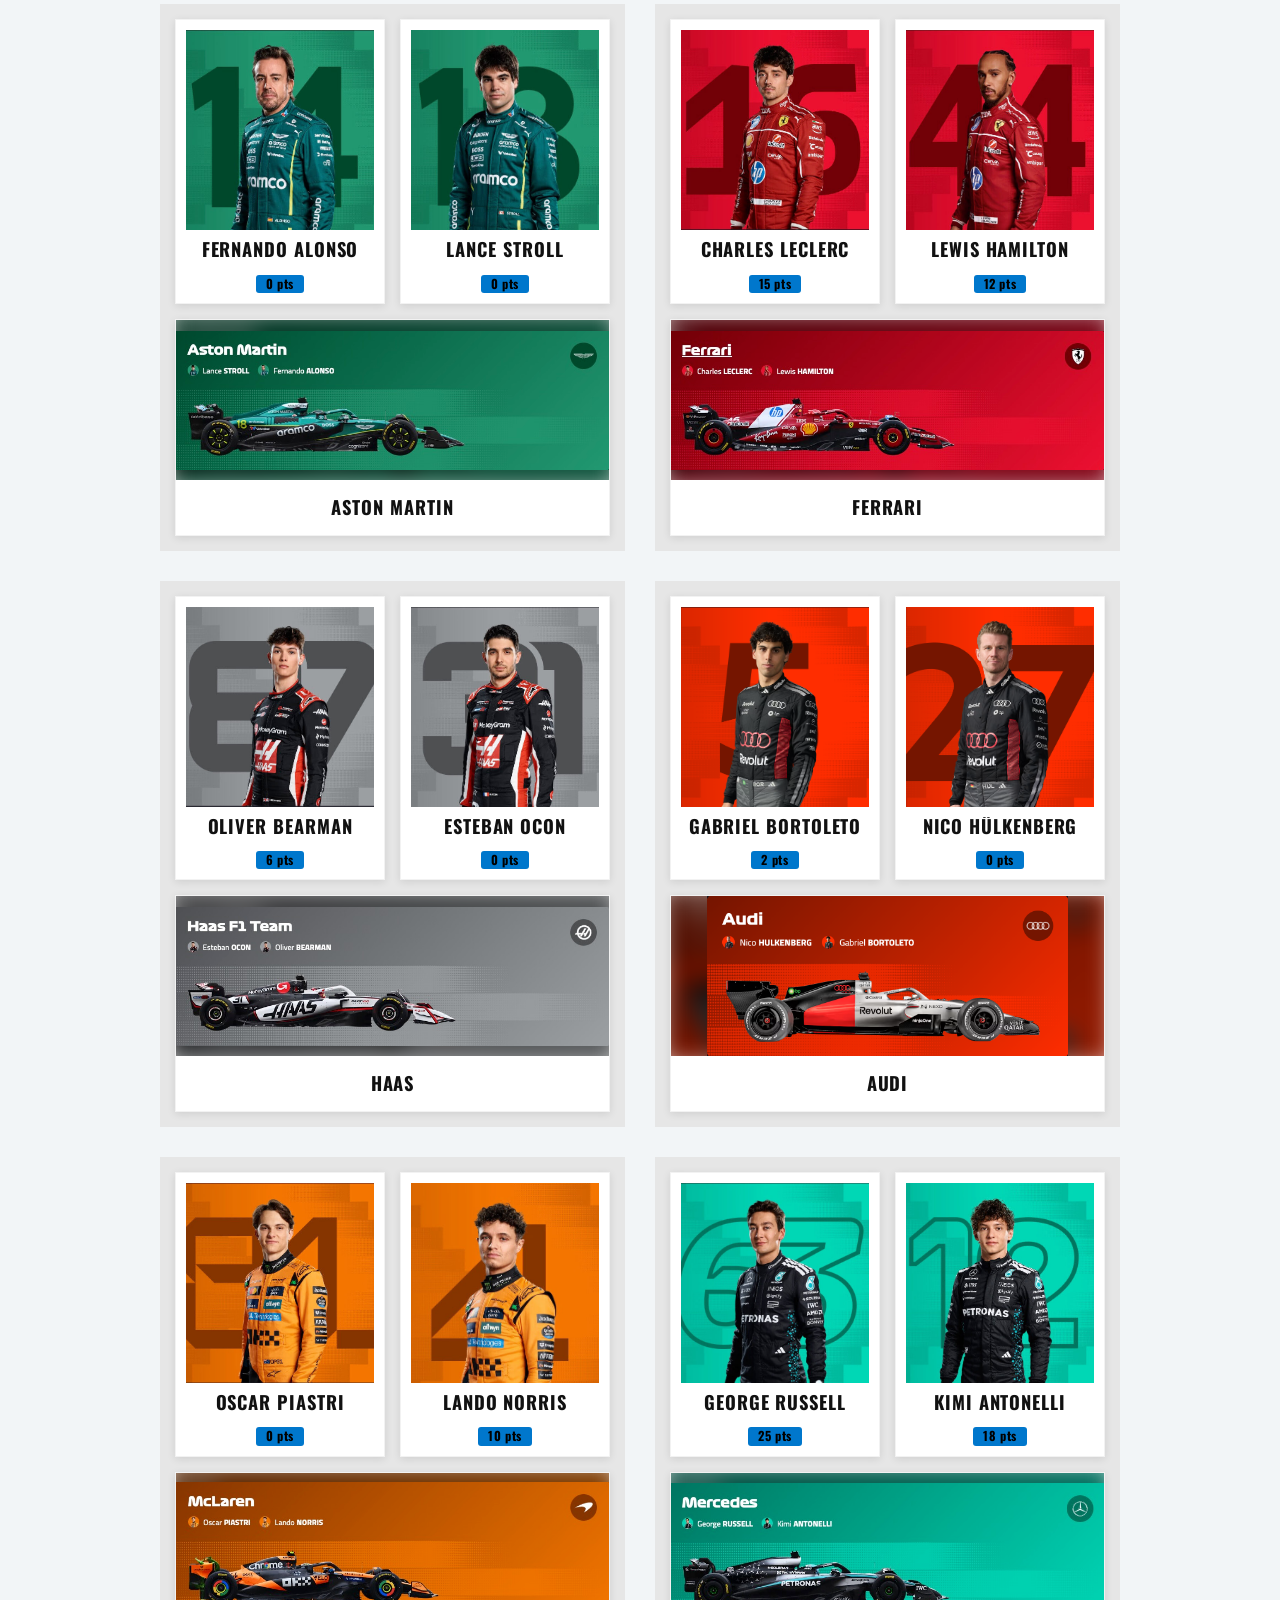
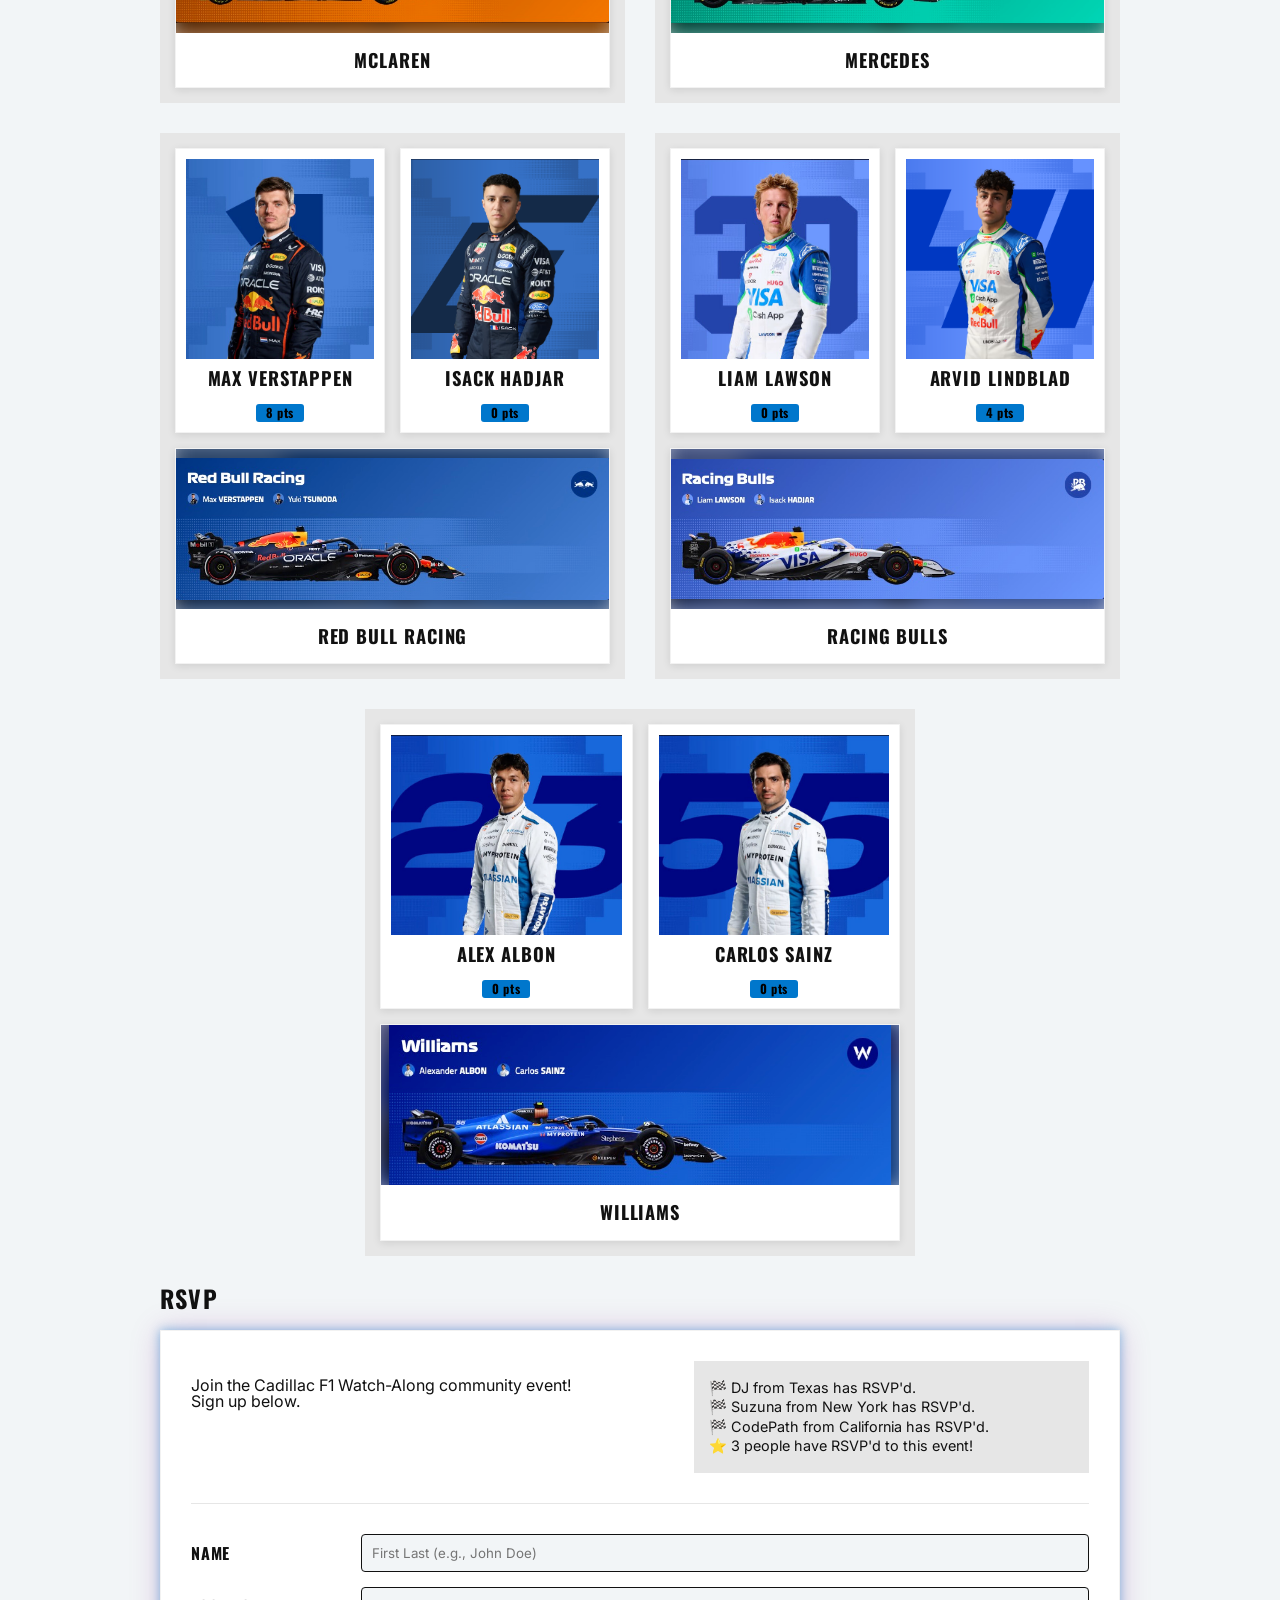
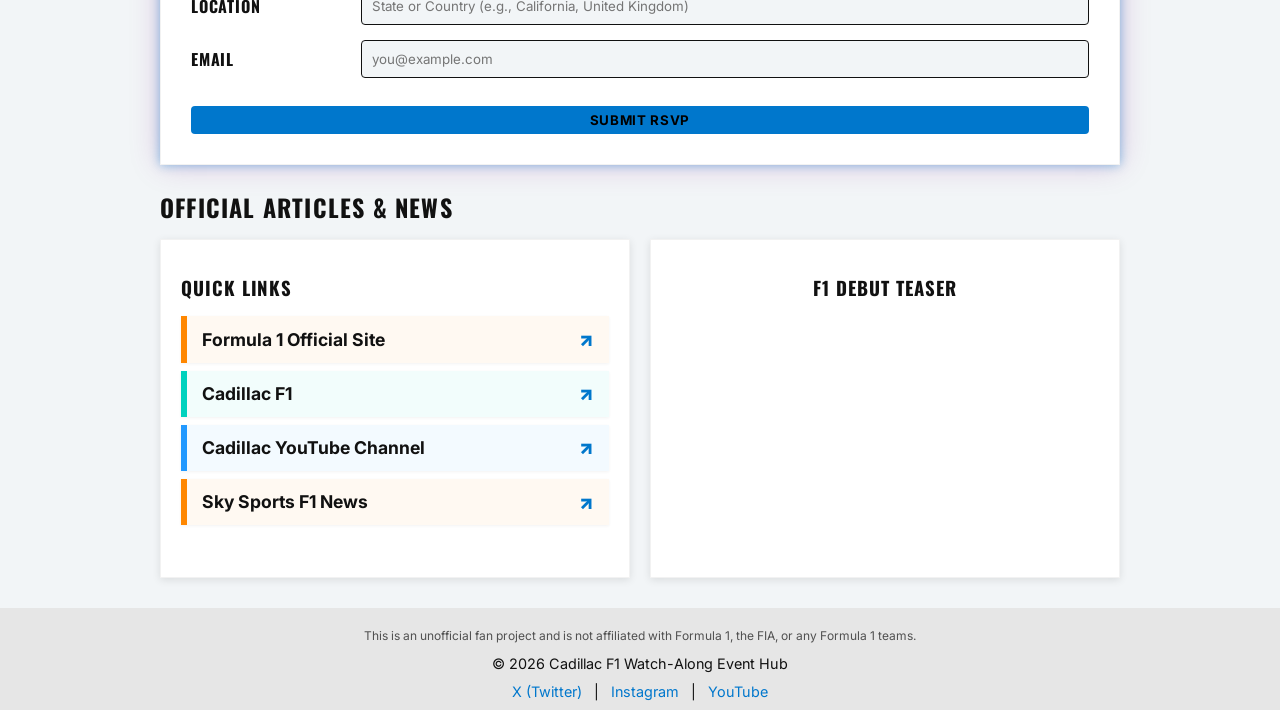
==== commit f9157083: "Dynamic telemetry hero image swap; depth on circuit spinner bg - Telemetry card shows telemetry.jpeg" ====
--- a/index.html
+++ b/index.html
@@ -74,7 +74,7 @@
         <!-- Card 2: Live Telemetry -->
         <div class="card telemetry-card">
             <div class="telemetry-img-wrap">
-                <img src="./img/live.png" alt="F1 Live" />
+                <img id="telemetry-hero-img" src="./img/telemetry.jpeg" alt="F1 Telemetry" />
                 <div id="telemetry-live-overlay" class="telemetry-live-overlay" aria-hidden="true"></div>
             </div>
             <h3>Live Telemetry</h3>
--- a/styles.css
+++ b/styles.css
@@ -576,7 +576,10 @@
   align-items: center;
   justify-content: center;
   height: 200px;
-  background: #0d0d0d;
+  background:
+    radial-gradient(circle at center, rgba(220, 38, 38, 0.07) 0%, transparent 65%),
+    radial-gradient(ellipse at center, #1c1c1c 0%, #0a0a0a 55%, #030303 100%);
+  box-shadow: inset 0 0 40px rgba(0, 0, 0, 0.75);
   overflow: hidden;
 }
 
@@ -786,9 +789,11 @@
 .telemetry-card-footer {
   display: flex;
   flex-direction: column;
-  align-items: flex-start;
+  align-items: center;
   gap: 2px;
   padding: 10px 20px 20px 20px;
+  width: 100%;
+  text-align: center;
 }
 
 .telemetry-session-label {
